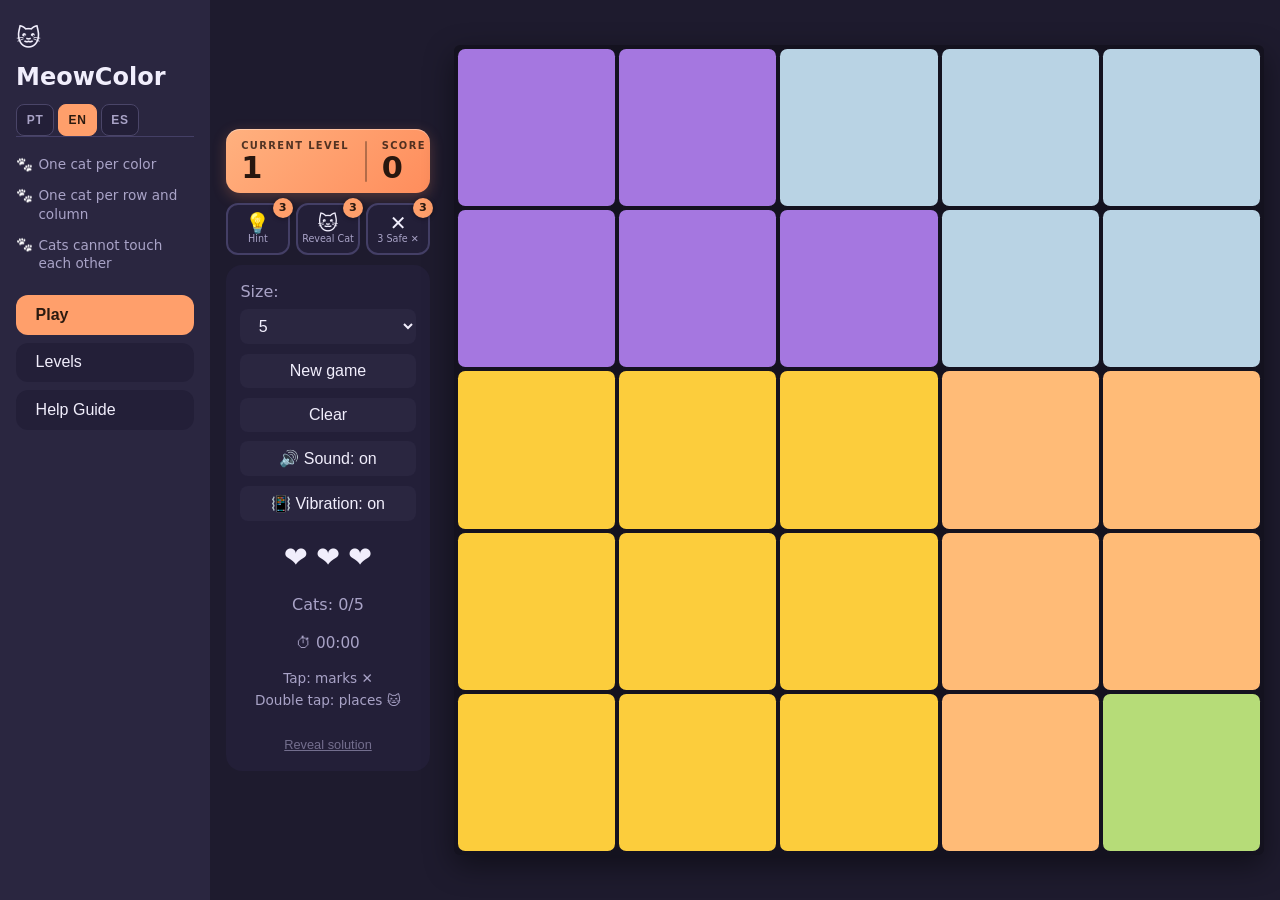
==== index.html @ 3c887f07 "chore(poki): remove PWA, banner e páginas legais A Poki não aceita monetização própria, CTA de insta" ====
﻿<!DOCTYPE html>
<html lang="pt-BR">
<head>
  <meta charset="UTF-8">
  <meta name="viewport" content="width=device-width, initial-scale=1, viewport-fit=cover">
  <meta name="theme-color" content="#1e1b2e">
  <link rel="icon" type="image/png" href="icons/icon-192.png">
  <title>MeowColor</title>
  <link rel="stylesheet" href="style.css">
  <script src="https://game-cdn.poki.com/scripts/v2/poki-sdk.js"></script>
</head>
<body>
  <nav class="sidenav">
  <header>
    <h1>🐱 <span data-i18n="app.name">MeowColor</span></h1>
    <div class="lang-switch" role="group" data-i18n-attr="aria-label:lang.group" aria-label="Idioma">
      <button type="button" class="lang-btn" data-lang="pt" lang="pt" data-i18n-attr="aria-label:lang.pt;title:lang.pt" aria-label="Português" title="Português">PT</button>
      <button type="button" class="lang-btn" data-lang="en" lang="en" data-i18n-attr="aria-label:lang.en;title:lang.en" aria-label="English" title="English">EN</button>
      <button type="button" class="lang-btn" data-lang="es" lang="es" data-i18n-attr="aria-label:lang.es;title:lang.es" aria-label="Español" title="Español">ES</button>
    </div>
    <button id="menu-btn" class="menu-btn" type="button" aria-label="Abrir menu" data-i18n-attr="aria-label:menu.open" aria-expanded="false" aria-controls="menu-drop">
      <svg viewBox="0 0 24 24" fill="none" stroke="currentColor" stroke-width="2.4" stroke-linecap="round" aria-hidden="true"><path d="M4 6h16M4 12h16M4 18h16"/></svg>
    </button>
    <ul class="rules">
      <li data-i18n="rules.color">Um gato por cor</li>
      <li data-i18n="rules.line">Um gato por linha e coluna</li>
      <li data-i18n="rules.touch">Os gatos não podem se encostar</li>
    </ul>
  </header>

  <div class="tabs" role="tablist">
    <button class="tab active" data-target="game" data-i18n="tab.game">Jogar</button>
    <button class="tab" data-target="levels" data-i18n="tab.levels">Níveis</button>
    <button class="tab" data-target="solver" data-dev data-i18n="tab.solver">Resolve Nível</button>
    <button class="tab" data-target="help" data-i18n="tab.help">Guia Help</button>
    <button class="tab" data-target="wiki" data-dev>Documentação Algorítmica</button>
  </div>

  <div id="menu-drop" class="menu-drop"></div>

  </nav>

  <main>
    <!-- ===== ABA 1: JOGO ===== -->
    <section id="game" class="panel active">
      <div class="game-side">
      <div class="game-hud">
        <div id="level-info" class="level-info" aria-live="polite" aria-atomic="true">
          <span class="level-info-label" data-i18n="hud.level">NÍVEL ATUAL</span>
          <span id="level-value" class="level-info-value"></span>
        </div>
        <div id="score-info" class="level-info score-info">
          <span class="level-info-label" data-i18n="hud.score">PONTOS</span>
          <span id="score-value" class="level-info-value">0</span>
        </div>
      </div>
        <div class="powerups" id="powerups">
          <div class="powerup-bar" role="group" aria-label="Power-ups" data-i18n-attr="aria-label:item.group">
            <button type="button" class="pu-btn" data-item="hint" aria-label="Dica inteligente"><span class="pu-icon" aria-hidden="true">💡</span><span class="pu-label" data-i18n="item.hint.label">Dica</span><span class="pu-badge" aria-hidden="true">3</span></button>
            <button type="button" class="pu-btn" data-item="revealCat" aria-label="Revelar gato"><span class="pu-icon" aria-hidden="true">🐱</span><span class="pu-label" data-i18n="item.revealCat.label">Revelar Gato</span><span class="pu-badge" aria-hidden="true">3</span></button>
            <button type="button" class="pu-btn" data-item="safeCross" aria-label="3 X seguros"><span class="pu-icon" aria-hidden="true">✕</span><span class="pu-label" data-i18n="item.safeCross.label">3x Seguros</span><span class="pu-badge" aria-hidden="true">3</span></button>
          </div>
          <div id="hint-msg" class="hint-msg" role="status" aria-live="polite" hidden></div>
        </div>
      <aside class="sidebar">
      <div class="controls">
        <label><span data-i18n="ctrl.size">Tamanho:</span>
          <select id="size">
            <option>5</option><option>6</option><option selected>7</option>
            <option>8</option><option>9</option><option>10</option>
          </select>
        </label>
        <button id="new" data-i18n="ctrl.new">Novo jogo</button>
        <button id="clear" data-i18n="ctrl.clear">Limpar</button>
        <button id="sound-btn" type="button" aria-pressed="true">🔊 Som</button>
        <button id="haptics-btn" type="button" aria-pressed="true">📳 Vibração</button>
      </div>
      <div id="lives" class="lives" aria-label="Vidas" data-i18n-attr="aria-label:ctrl.lives"></div>
      <div id="status"></div>
      <div id="timer" class="timer" aria-label="Tempo" data-i18n-attr="aria-label:ctrl.timer">⏱ 00:00</div>
      <p class="hint" data-i18n-html="ctrl.tapHint">Clique: marca ✕<br>Duplo clique: coloca 🐱</p>
      <div class="reveal-wrap"><button id="reveal" class="link-btn" data-i18n="ctrl.reveal">Revelar solução</button>
        <div class="dev-card" data-dev>
          <label class="dev-head"><span>🛠️ Modo Dev</span><input type="checkbox" id="dev" class="switch" aria-label="Modo Dev"></label>
          <div class="dev-body">
            <p class="dev-note" id="dev-note" hidden>♾️ Vidas infinitas</p>
            <label class="dev-opt" id="auto-x-wrap" hidden><span>✕ ao redor do gato</span><input type="checkbox" id="auto-x" class="switch" checked></label>
            <label class="dev-opt" id="auto-color-wrap" hidden><span>✕ na cor do gato</span><input type="checkbox" id="auto-color" class="switch" checked></label>
            <button id="find-cat" class="dev-btn" hidden>🔎 Achar um gato</button>
          </div>
        </div>
      </div>
      </aside>
      </div>
      <div class="stage"><div id="board" aria-label="Tabuleiro" data-i18n-attr="aria-label:ctrl.board"></div></div>
      <div id="modal" class="modal" role="dialog" aria-modal="true" aria-label="Mensagem do jogo" data-i18n-attr="aria-label:modal.aria"></div>
    </section>

    <!-- ===== ABA: RESOLVE NÍVEL ===== -->
    <!-- ===== MAPA DE NÍVEIS ===== -->
    <section id="levels" class="panel">
      <div class="levels-head">
        <h2 data-i18n="levels.title">Níveis</h2>
        <span id="levels-total" class="levels-total"></span>
      </div>
      <div id="level-map"></div>
    </section>

    <section id="solver" class="panel">
      <aside class="sidebar">
        <div class="controls">
          <label><span data-i18n="solver.size">Tamanho:</span>
            <select id="s-size">
              <option>5</option><option>6</option><option>7</option>
              <option>8</option><option>9</option><option>10</option>
            </select>
          </label>
          <button id="s-clear" data-i18n="ctrl.clear">Limpar</button>
        </div>
        <div class="palette-title" data-i18n="solver.palette">Paleta</div>
        <div id="palette" class="palette" role="radiogroup" aria-label="Paleta de cores" data-i18n-attr="aria-label:solver.paletteAria"></div>
        <p class="palette-hint" data-i18n="solver.paletteHint">Toque em uma cor para selecioná-la; deslize para ver as demais.</p>
        <div id="s-status" class="s-status"></div>
        <button id="s-solve" class="solve-btn" data-i18n="solver.solve" hidden>🐱 Resolver nível</button>
        <p class="hint" data-i18n="solver.draw">Clique ou arraste para pintar o quadro com as cores do seu nível.</p>
      </aside>
      <div class="stage"><div id="sboard" aria-label="Quadro para pintar" data-i18n-attr="aria-label:solver.boardAria"></div></div>
    </section>

    <!-- ===== ABA 2: GUIA HELP ===== -->
    <section id="help" class="panel">
      <article class="doc">
        <h2 data-i18n="guide.title">Guia de estratégias</h2>
        <p class="guide-intro" data-i18n="guide.intro">Use as regras para eliminar possibilidades. Marque ✕ quando tiver certeza de que uma célula não pode receber gato; guarde seus palpites para quando a lógica não avançar.</p>

        <div class="strategy-grid">
          <section class="strategy-card">
            <span class="strategy-number" data-i18n="g1.n">01 · DEDUÇÃO</span>
            <h3 data-i18n="g1.t">Procure uma cor com poucas opções</h3>
            <p data-i18n="g1.p">Uma região precisa receber exatamente um gato. Se só restar uma célula possível naquela cor, ela é obrigatória. Se restarem duas, mantenha as duas possibilidades até outra regra eliminar uma.</p>
            <figure class="example">
              <figcaption data-i18n="g1.cap">Exemplo: a região azul só pode usar uma destas casas.</figcaption>
              <div class="mini-board two-options" role="img" aria-label="Duas células candidatas na região azul" data-i18n-attr="aria-label:g1.aria">
                <span class="candidate blue"></span><span></span><span class="candidate blue"></span><span></span>
              </div>
              <div class="legend"><span><i class="legend-dot blue"></i><span data-i18n="g1.l1">Região azul: 2 candidatas</span></span></div>
            </figure>
          </section>

          <section class="strategy-card">
            <span class="strategy-number" data-i18n="g2.n">02 · BLOQUEIO</span>
            <h3 data-i18n="g2.t">Cor presa em uma linha ou coluna</h3>
            <p data-i18n="g2.p">Se todas as posições possíveis de uma cor estão na mesma linha, essa linha já terá seu gato naquela região. Elimine com ✕ as outras cores nas demais casas da linha. A mesma lógica vale para uma coluna.</p>
            <figure class="example">
              <figcaption data-i18n="g2.cap">A região azul só cabe na linha destacada; as outras casas da linha ficam bloqueadas.</figcaption>
              <div class="mini-board four-cells" role="img" aria-label="Candidatas da região azul e casas bloqueadas na mesma linha" data-i18n-attr="aria-label:g2.aria">
                <span class="candidate blue"></span><span class="candidate blue"></span><span class="eliminated">✕</span><span class="eliminated">✕</span>
              </div>
              <div class="legend"><span><i class="legend-dot blue"></i><span data-i18n="g2.l1">Candidatas azuis</span></span><span><i class="legend-cross">✕</i><span data-i18n="g2.l2">Outras cores eliminadas</span></span></div>
            </figure>
          </section>

          <section class="strategy-card">
            <span class="strategy-number" data-i18n="g3.n">03 · PARES</span>
            <h3 data-i18n="g3.t">Duas cores reservam duas linhas</h3>
            <p data-i18n="g3.p">Se duas cores só podem aparecer em duas mesmas linhas, elas ocuparão essas duas linhas — uma em cada. Nenhuma outra cor pode ficar nelas. Marque ✕ nas demais candidatas dessas linhas.</p>
            <figure class="example">
              <figcaption data-i18n="g3.cap">As regiões azul e dourada estão restritas às linhas A e B.</figcaption>
              <div class="pair-demo" role="img" aria-label="Duas linhas reservadas às regiões azul e dourada; candidatas de outras cores eliminadas" data-i18n-attr="aria-label:g3.aria">
                <span class="row-label">A</span><span class="candidate blue">A</span><span class="candidate gold">B</span><span class="eliminated">✕</span><span class="eliminated">✕</span>
                <span class="row-label">B</span><span class="candidate blue">A</span><span class="candidate gold">B</span><span class="eliminated">✕</span><span class="eliminated">✕</span>
              </div>
              <div class="legend"><span><i class="legend-dot blue"></i><span data-i18n="g3.l1">Azul</span></span><span><i class="legend-dot gold"></i><span data-i18n="g3.l2">Dourada</span></span><span><i class="legend-cross">✕</i><span data-i18n="g3.l3">Outras cores</span></span></div>
            </figure>
          </section>

          <section class="strategy-card">
            <span class="strategy-number" data-i18n="g4.n">04 · INTERSEÇÃO</span>
            <h3 data-i18n="g4.t">Região alinhada com uma linha</h3>
            <p data-i18n="g4.p">O raciocínio também funciona ao contrário: se, dentro de uma região, as candidatas estão todas na mesma linha ou coluna, essa linha ou coluna não pode receber outro gato daquela região fora dela.</p>
            <figure class="example">
              <figcaption data-i18n="g4.cap">As duas candidatas da região verde estão na linha; a candidata fora dela é impossível.</figcaption>
              <div class="mini-board four-cells" role="img" aria-label="Duas candidatas verdes na mesma linha e uma candidata eliminada fora da região" data-i18n-attr="aria-label:g4.aria">
                <span class="candidate green"></span><span class="candidate green"></span><span></span><span class="eliminated">✕</span>
              </div>
              <div class="legend"><span><i class="legend-dot green"></i><span data-i18n="g4.l1">Região verde alinhada</span></span><span><i class="legend-cross">✕</i><span data-i18n="g4.l2">Eliminada pela interseção</span></span></div>
            </figure>
          </section>

          <section class="strategy-card">
            <span class="strategy-number" data-i18n="g5.n">05 · VIZINHANÇA</span>
            <h3 data-i18n="g5.t">Use o espaço ao redor de um gato</h3>
            <p data-i18n="g5.p">Depois de confirmar um gato, elimine as casas da mesma linha, coluna e cor. Também elimine as casas vizinhas, inclusive diagonais. Assim os gatos não se encostam.</p>
            <figure class="example">
              <figcaption data-i18n="g5.cap">Um gato bloqueia as casas ao redor (incluindo diagonais).</figcaption>
              <div class="mini-board neighborhood" role="img" aria-label="Gato no centro e casas vizinhas bloqueadas" data-i18n-attr="aria-label:g5.aria">
                <span class="blocked">×</span><span class="blocked">×</span><span class="blocked">×</span>
                <span class="blocked">×</span><span class="cat-cell">🐱</span><span class="blocked">×</span>
                <span class="blocked">×</span><span class="blocked">×</span><span class="blocked">×</span>
              </div>
              <div class="legend"><span><i class="legend-cross">×</i><span data-i18n="g5.l1">Casas que não podem receber outro gato</span></span></div>
            </figure>
          </section>

          <section class="strategy-card probability-card">
            <span class="strategy-number" data-i18n="g6.n">06 · ESCOLHA</span>
            <h3 data-i18n="g6.t">Se travar, priorize a região mais limitada</h3>
            <p data-i18n="g6.p">Conte as candidatas que ainda restam para cada cor. Tente deduzir primeiro a cor com menos opções: cada exclusão afeta linhas, colunas, regiões e vizinhanças. Isso é uma heurística, não uma garantia de que uma casa isolada seja mais provável.</p>
            <div class="guide-note" data-i18n-html="g6.note"><strong>Importante:</strong> não escolha só pela aparência ou por “chance”. As candidatas não têm necessariamente probabilidades iguais; prefira uma dedução que respeite todas as regras.</div>
          </section>
        </div>

        <div class="guide-note guide-summary" data-i18n-html="guide.summary"><strong>Ordem prática:</strong> confira as regras de cada gato confirmado → procure cores com uma única opção → procure linhas ou colunas com uma única opção → aplique bloqueios, pares e interseções → só então avalie uma tentativa.</div>
      </article>
    </section>

    <!-- ===== ABA 3: WIKI ===== -->
    <section id="wiki" class="panel" lang="pt-BR">
      <article class="doc">
        <h2>Documentação Algorítmica</h2>
        <p>Este artigo explica, passo a passo, como o MeowColor gera tabuleiros infinitos e válidos. O código correspondente está em <code>engine.js</code>.</p>

        <nav>
          <strong>Sumário</strong>
          <ul>
            <li><a href="#w-problema">1. O problema</a></li>
            <li><a href="#w-backtracking">2. Backtracking</a></li>
            <li><a href="#w-regioes">3. Geração das regiões</a></li>
            <li><a href="#w-unicidade">4. Solução única</a></li>
            <li><a href="#w-grafos">5. Grafos</a></li>
            <li><a href="#w-estudo">6. Como estudar grafos</a></li>
          </ul>
        </nav>

        <h3 id="w-problema">1. O problema</h3>
        <p>Dado um tabuleiro <em>N × N</em> dividido em <em>N</em> regiões coloridas conexas, devemos colocar exatamente <em>N</em> gatos tais que:</p>
        <ul>
          <li>há exatamente um gato em cada <strong>linha</strong>;</li>
          <li>há exatamente um gato em cada <strong>coluna</strong>;</li>
          <li>há exatamente um gato em cada <strong>região</strong>;</li>
          <li>dois gatos <strong>nunca se tocam</strong>, nem na diagonal (vizinhança de 8 direções).</li>
        </ul>
        <p>Isso é uma instância do <strong>Problema da Cobertura Exata (Exact Cover)</strong>: temos um conjunto de "restrições" (linha 0, linha 1, ..., coluna 0, ..., região 0, ...) e cada posição candidata <code>(r, c)</code> cobre três restrições ao mesmo tempo (sua linha, sua coluna e sua região). Queremos escolher posições de modo que <em>cada restrição seja coberta exatamente uma vez</em>. A restrição de não-adjacência é uma regra extra de exclusão entre candidatas.</p>
        <p>O algoritmo clássico para Cobertura Exata é o <strong>Algoritmo X de Knuth</strong>, implementado com <em>Dancing Links</em> (listas duplamente encadeadas circulares que permitem remover e restaurar colunas em O(1)). Para tabuleiros tão pequenos (N ≤ 10), um backtracking direto, especializado, é mais simples e mais que suficiente.</p>

        <h3 id="w-backtracking">2. Backtracking: posicionando os gatos</h3>
        <h4>A ideia</h4>
        <p>Backtracking é uma busca em profundidade sobre o <em>espaço de decisões</em>. Construímos a solução aos poucos; se uma escolha parcial leva a um beco sem saída, <strong>desfazemos</strong> a última decisão e tentamos outra.</p>
        <h4>Como foi montado</h4>
        <p>Em vez de testar todas as <em>N²</em> células, usamos a restrição "um gato por linha" para <em>embutir</em> a regra na estrutura: a recursão decide <strong>a coluna do gato de cada linha</strong>, uma linha por nível. O estado é só um vetor <code>cols[row]</code>. Assim, "uma por linha" é garantido por construção, e só verificamos:</p>
        <ol>
          <li><strong>Coluna livre:</strong> um <code>Set</code> (<code>usedCols</code>) com as colunas já usadas — teste O(1).</li>
          <li><strong>Sem toque:</strong> como a linha anterior é a única que pode ser vizinha, basta <code>|cols[row-1] − c| &gt; 1</code>. Isso cobre diagonais e a vertical (a vertical já é barrada pela coluna).</li>
        </ol>
<pre><code>solve(row):
  se row == N: retorne verdadeiro            // caso base
  para cada coluna c (em ordem aleatória):
      se c usada ou encosta na linha anterior: continue
      cols[row] = c; marque c                // ESCOLHE
      se solve(row + 1): retorne verdadeiro  // EXPLORA
      desmarque c; cols[row] = -1            // DESFAZ (backtrack)
  retorne falso                              // beco sem saída</code></pre>
        <p><strong>Aleatoriedade:</strong> embaralhamos a ordem das colunas (Fisher-Yates) a cada nível, assim cada chamada produz uma configuração diferente — origem dos "níveis infinitos".</p>
        <p><strong>Complexidade:</strong> no pior caso é O(N!) (o número de permutações), porém a poda pela regra de adjacência corta a árvore drasticamente; para N ≤ 10 é instantâneo.</p>
        <div class="note">Nota: o resultado é uma permutação de colunas. Para N=1 há solução; para N=2 e N=3 não existe nenhuma (por isso o menor tamanho oferecido é 5).</div>

        <h3 id="w-regioes">3. Como as regiões coloridas são criadas</h3>
        <p>Desenhar regiões primeiro e depois procurar gatos seria difícil: quase nenhum mapa teria solução. Fazemos o <strong>processo inverso</strong>: com os gatos já posicionados, cada gato vira a <em>semente</em> de uma região, que então cresce até cobrir o tabuleiro. A solução existe por construção — cada região contém exatamente o gato que a originou.</p>
        <h4>O algoritmo (crescimento multi-fonte, estilo Flood Fill / BFS randomizada)</h4>
        <ol>
          <li>Crie uma matriz <code>regions</code> preenchida com <code>-1</code> ("livre").</li>
          <li>Para cada gato na linha <em>r</em>, marque <code>regions[r][col] = r</code> e coloque a célula na <em>fronteira</em> da região <em>r</em>.</li>
          <li>Enquanto restarem células livres: sorteie uma região; sorteie uma célula da fronteira dela; olhe os 4 vizinhos ortogonais; se algum estiver livre, sorteie um e anexe-o à região (e à fronteira). Se nenhum estiver livre, remova a célula da fronteira.</li>
        </ol>
        <p>Um Flood Fill comum pinta <em>uma</em> área a partir de um ponto. Aqui rodamos N preenchimentos <strong>em paralelo e competindo</strong> pelas mesmas células; a escolha aleatória de região e vizinho dá formas orgânicas e irregulares. Como só anexamos células <em>adjacentes</em> a algo já na região, cada região é garantidamente <strong>conexa</strong>. O laço termina porque cada iteração ou pinta uma célula nova ou reduz a fronteira.</p>
        <p>As cores vêm de uma paleta indexada pelo id da região; as bordas grossas são desenhadas onde o vizinho tem id diferente.</p>

        <h3 id="w-unicidade">4. Garantindo solução única</h3>
        <p>Um mapa gerado dessa forma pode ter <em>mais de uma</em> solução válida, o que frustra o jogador. Por isso, depois de gerar as regiões, rodamos <code>countSolutions</code>: o mesmo backtracking, agora com a restrição extra de região (<code>usedRegs</code>), que <strong>para ao encontrar 2 soluções</strong>. Se o total for 1, o nível é aceito; senão, geramos outro (até 300 tentativas). Esse é o padrão "gerar e testar".</p>

        <h3 id="w-grafos">5. Grafos</h3>
        <h4>5.1 O que é um grafo?</h4>
        <p>Um <strong>grafo</strong> <em>G = (V, E)</em> é formado por um conjunto de <strong>vértices</strong> (ou nós) <em>V</em> e um conjunto de <strong>arestas</strong> <em>E</em>, cada uma ligando dois vértices. Pense em cidades (vértices) e estradas (arestas), pessoas e amizades, páginas web e links.</p>
        <ul>
          <li><strong>Não-direcionado</strong>: a aresta vale nos dois sentidos (amizade). <strong>Direcionado</strong>: tem sentido (seguir alguém).</li>
          <li><strong>Ponderado</strong>: as arestas têm custo (distância). <strong>Não-ponderado</strong>: todas valem o mesmo.</li>
          <li><strong>Grau</strong> de um vértice: número de arestas incidentes.</li>
          <li><strong>Caminho</strong>: sequência de vértices ligados por arestas. <strong>Ciclo</strong>: caminho que volta ao início.</li>
          <li><strong>Conexo</strong>: existe caminho entre quaisquer dois vértices. <strong>Componente conexa</strong>: pedaço máximo conexo.</li>
          <li><strong>Árvore</strong>: grafo conexo sem ciclos. <strong>DAG</strong>: grafo direcionado acíclico.</li>
        </ul>

        <h4>5.2 Como representar um grafo no computador</h4>
        <table>
          <tr><th>Representação</th><th>Memória</th><th>Aresta (u,v)?</th><th>Vizinhos de u</th><th>Quando usar</th></tr>
          <tr><td>Matriz de adjacência</td><td>O(V²)</td><td>O(1)</td><td>O(V)</td><td>Grafos densos</td></tr>
          <tr><td>Lista de adjacência</td><td>O(V+E)</td><td>O(grau)</td><td>O(grau)</td><td>Grafos esparsos (o mais comum)</td></tr>
          <tr><td>Lista de arestas</td><td>O(E)</td><td>O(E)</td><td>O(E)</td><td>Kruskal, ordenar arestas</td></tr>
        </table>

        <h4>5.3 Modelando uma matriz 2D como um grafo</h4>
        <p>O tabuleiro do MeowColor é um <strong>grafo-grade (grid graph)</strong>:</p>
        <ul>
          <li>cada <strong>célula</strong> <code>(r, c)</code> é um <strong>vértice</strong>;</li>
          <li>há uma <strong>aresta</strong> entre células <strong>vizinhas</strong>: cima, baixo, esquerda, direita (conectividade-4). Com as diagonais, seria conectividade-8.</li>
        </ul>
        <p>Note que <strong>não construímos a lista de adjacência</strong>. Ela é <em>implícita</em>: os vizinhos de <code>(r, c)</code> são calculados na hora somando os deslocamentos <code>[[1,0],[-1,0],[0,1],[0,-1]]</code> e descartando o que sai dos limites. Isso economiza memória e é o truque padrão em problemas de grade.</p>
        <p>Exemplo 3×3 — os vértices e as arestas do centro:</p>
<pre><code>(0,0)─(0,1)─(0,2)
  │     │     │
(1,0)─(1,1)─(1,2)      vizinhos de (1,1): (0,1), (2,1), (1,0), (1,2)
  │     │     │
(2,0)─(2,1)─(2,2)      grau: cantos = 2, bordas = 3, centro = 4</code></pre>
        <p>Uma <strong>região colorida</strong> do jogo é exatamente uma <strong>componente conexa</strong> de um subgrafo: o conjunto de células com o mesmo id, ligadas por vizinhança.</p>

        <h4>5.4 DFS e BFS: percorrendo o grafo</h4>
        <p>Ambos visitam todos os vértices alcançáveis a partir de uma origem, usando um conjunto <code>visitado</code> para não repetir. Diferem na estrutura que guarda os "próximos":</p>
        <table>
          <tr><th></th><th>BFS (largura)</th><th>DFS (profundidade)</th></tr>
          <tr><td>Estrutura</td><td>Fila (FIFO)</td><td>Pilha (LIFO) ou recursão</td></tr>
          <tr><td>Ordem</td><td>Por "camadas" de distância</td><td>Vai fundo e depois retrocede</td></tr>
          <tr><td>Complexidade</td><td colspan="2">O(V + E) ambos</td></tr>
          <tr><td>Bom para</td><td>Menor caminho sem pesos, distância</td><td>Componentes, ciclos, ordenação topológica, backtracking</td></tr>
        </table>
<pre><code>BFS(origem):
  fila = [origem]; visitado = {origem}
  enquanto fila não vazia:
      u = fila.remove_primeiro()
      para cada vizinho v de u:
          se v não visitado: marque v; fila.adicione(v)</code></pre>
        <h4>5.5 Como isso cria as regiões do jogo</h4>
        <p>Nosso crescimento de regiões é uma <strong>BFS/DFS multi-fonte</strong>: em vez de uma origem, temos N (os gatos). Cada região possui sua própria <em>fronteira</em> (o equivalente da fila/pilha). Se sempre retirássemos o primeiro elemento da fronteira, teríamos BFS pura: regiões em forma de "losangos" crescendo por camadas. Se sempre retirássemos o último, tenderíamos a DFS: regiões compridas e tortuosas. <strong>Sortear</strong> o elemento da fronteira (nosso caso) mistura os dois comportamentos e produz formas orgânicas.</p>
        <p>E o <strong>backtracking</strong> da seção 2? Ele também é uma DFS — não sobre a grade, mas sobre o <em>grafo de estados</em> da busca (cada vértice é uma configuração parcial; as arestas são "colocar um gato na próxima linha"). Retroceder é voltar na DFS. Grafos aparecem em todo lugar, mesmo quando não estão desenhados.</p>

        <h4>5.6 Aplicações além do jogo</h4>
        <ul>
          <li>Mapas e GPS (Dijkstra, A*), redes sociais (recomendação, comunidades).</li>
          <li>Compiladores e builds (ordenação topológica de dependências).</li>
          <li>Redes de computadores, roteamento e fluxo máximo.</li>
          <li>Editores de imagem ("balde de tinta" é um Flood Fill), IA de jogos.</li>
        </ul>

        <h3 id="w-estudo">6. Guia para iniciantes: como começar a estudar Teoria dos Grafos</h3>
        <ol>
          <li><strong>Pré-requisitos:</strong> arrays/listas, laços, funções, recursão, e noções de conjuntos, mapas (dicionários), pilha e fila.</li>
          <li><strong>Vocabulário:</strong> vértice, aresta, grau, caminho, ciclo, conexo, árvore, direcionado, ponderado.</li>
          <li><strong>Representações:</strong> implemente uma lista de adjacência e uma matriz de adjacência à mão, em sua linguagem favorita.</li>
          <li><strong>BFS e DFS:</strong> o alicerce de tudo. Pratique em grades: contar ilhas, labirinto (menor caminho com BFS), flood fill, componentes conexas.</li>
          <li><strong>Aplicações diretas:</strong> detecção de ciclo, ordenação topológica, verificação de grafo bipartido (2-coloração).</li>
          <li><strong>Caminhos mínimos:</strong> BFS (sem pesos) → Dijkstra (pesos não-negativos, com fila de prioridade) → Bellman-Ford → Floyd-Warshall.</li>
          <li><strong>Árvores geradoras mínimas:</strong> Kruskal (com Union-Find/DSU) e Prim.</li>
          <li><strong>Tópicos avançados:</strong> componentes fortemente conexas (Tarjan/Kosaraju), fluxo máximo (Ford-Fulkerson/Dinic), emparelhamento, LCA.</li>
          <li><strong>Prática constante:</strong> resolva 2–3 problemas por semana em LeetCode, Codeforces, AtCoder, CSES ou URI/beecrowd, sempre começando pelos tags "graph", "bfs" e "dfs".</li>
          <li><strong>Material:</strong> <em>Introduction to Algorithms</em> (CLRS, cap. 20-22), <em>Algorithms</em> (Sedgewick &amp; Wayne), <em>Competitive Programmer's Handbook</em> (gratuito), visualizações em visualgo.net.</li>
        </ol>
        <div class="note">Dica de ouro: antes de codar um problema, pergunte-se "quem são os vértices? quem são as arestas?". Modelar corretamente costuma ser 80% da solução.</div>
        <p><strong>Exercício sugerido:</strong> altere <code>growRegions</code> para sempre tirar a <em>primeira</em> célula da fronteira (BFS pura) e depois a <em>última</em> (DFS-like), e observe como o formato das regiões muda.</p>
      </article>
    </section>
  </main>

  <script src="engine.js"></script>
  <script src="infinite.js"></script>
  <script src="levels.js"></script>
  <script src="levels/manifest.js"></script>
  <script src="progress.js"></script>
  <script src="i18n.js"></script>
  <script src="audio.js"></script>
  <script src="ads.js"></script>
  <script src="script.js"></script>
</body>
</html>
---- style.css ----
﻿:root {
  --bg: #1e1b2e;
  --panel: #2a2640;
  --text: #f1eefc;
  --muted: #a9a3c7;
  --accent: #ff9f6b;
  --err: #ff4d6d;
}
* { box-sizing: border-box; }
body {
  margin: 0;
  font-family: system-ui, "Segoe UI", sans-serif;
  background: var(--bg);
  color: var(--text);
  line-height: 1.6;
}
header { text-align: center; padding: 1.2rem 1rem 0; }
header h1 { margin: 0; font-size: 2rem; }
header p { margin: .2rem 0 0; color: var(--muted); }

.tabs { display: flex; justify-content: center; gap: .5rem; margin: 1rem 0; flex-wrap: wrap; }
.tab {
  background: var(--panel); color: var(--text); border: 2px solid transparent;
  padding: .55rem 1.1rem; border-radius: 999px; cursor: pointer; font-size: 1rem;
}
.tab:hover { border-color: var(--accent); }
.tab.active { background: var(--accent); color: #2a1a10; font-weight: 700; }

main { max-width: 900px; margin: 0 auto; padding: 0 1rem 3rem; }
.panel { display: none; }
.panel.active { display: block; }

/* ---------- Jogo ---------- */
.controls { display: flex; gap: .6rem; justify-content: center; align-items: center; flex-wrap: wrap; margin-bottom: 1rem; }
.controls select, .controls button {
  padding: .5rem .9rem; border-radius: 8px; border: none; font-size: 1rem;
  background: var(--panel); color: var(--text); cursor: pointer;
}
.controls button:hover { background: #3a3560; }
#status { text-align: center; min-height: 1.6rem; margin-bottom: .8rem; color: var(--muted); }
#status.win { color: #7dffb0; font-weight: 700; font-size: 1.2rem; }

.lives { display: flex; justify-content: center; gap: .5rem; margin-bottom: .4rem; font-size: 1.8rem; }
.heart { display: inline-block; transition: transform .3s, opacity .3s; }
.heart.lost { opacity: .45; transform: scale(.8); }
.hint { text-align: center; color: var(--muted); margin: .8rem 0 .2rem; }
.reveal-wrap { text-align: center; }
.link-btn { background: none; border: none; color: var(--muted); font-size: .8rem; cursor: pointer; text-decoration: underline; opacity: .6; }
.link-btn:hover { opacity: 1; }

#board, #sboard {
  --size: 7;
  --gap: 4px;
  display: grid;
  grid-template-columns: repeat(var(--size), minmax(0, 1fr));
  grid-template-rows: repeat(var(--size), minmax(0, 1fr));
  width: min(92vw, 560px);
  aspect-ratio: 1 / 1;
  margin: 0 auto;
  gap: var(--gap);
  padding: var(--gap);
  box-sizing: border-box;
  background: #14121f;
  border-radius: 6px;
  overflow: hidden;
  box-shadow: 0 10px 30px rgba(0,0,0,.45);
  container-type: inline-size;
}
#board.locked .cell { cursor: default; }
.cell {
  position: relative;
  display: flex; align-items: center; justify-content: center;
  aspect-ratio: 1 / 1;
  min-width: 0; min-height: 0;
  overflow: hidden;
  box-sizing: border-box;
  cursor: pointer; user-select: none;
  border-radius: calc(100cqw / var(--size) * .045);
  color: #222;
  line-height: 1;
  transition: filter .15s, transform .15s;
}
/* camada de realce (gato fixo / erro) sem animar box-shadow */
.cell::after { content: ""; position: absolute; inset: 0; pointer-events: none; opacity: 0; }
.cell.has-cat::after { background: rgba(255,255,255,.18); opacity: 1; }
/* hover só com mouse: em telas de toque ele "gruda" após o toque */
@media (hover: hover) {
  .cell:hover { filter: brightness(1.12); }
  #board:not(.locked) .cell:not(.has-cat):hover, #sboard .cell:hover { transform: scale(.96); }
}
.sym {
  position: relative; z-index: 1;                /* acima da camada ::after */
  font-size: calc(100cqw / var(--size) * .55);   /* proporcional à célula */
  line-height: 1;
  animation: pop .2s ease-out;
}
.sym.x {
  width: .75em;
  height: .75em;
  animation-duration: .12s;
}
.sym.x::before, .sym.x::after {
  content: "";
  position: absolute;
  top: 50%;
  left: 0;
  width: 100%;
  height: .18em;
  border-radius: 999px;
  background: #f4f2f7;
}
.sym.x::before { transform: translateY(-50%) rotate(45deg); }
.sym.x::after { transform: translateY(-50%) rotate(-45deg); }

@keyframes pop { from { transform: scale(.2); opacity: 0; } to { transform: scale(1); } }
@keyframes shake {
  0%, 100% { transform: translateX(0); }
  20% { transform: translateX(-6px); } 40% { transform: translateX(6px); }
  60% { transform: translateX(-4px); } 80% { transform: translateX(4px); }
}
@keyframes errfade { 0% { opacity: 0; } 30% { opacity: 1; } 100% { opacity: 0; } }
.cell.shake { animation: shake .5s; }
.cell.shake::after { background: rgba(255,0,40,.75); animation: errfade .6s; }
#board.shake { animation: shake .5s; }

/* Sem movimento para quem pede menos animação (o realce vermelho do erro continua) */
@media (prefers-reduced-motion: reduce) {
  .cell.shake, #board.shake { animation: none; }
  .sym, .modal.open, .modal-card, .menu-drop.open, .solve-btn { animation: none; }
  .cell, .heart, .swatch { transition: none; }
}

.modal { position: fixed; inset: 0; display: none; align-items: center; justify-content: center; background: rgba(10,8,25,.75); z-index: 10; }
.modal.open { display: flex; animation: fade .3s; }
.modal-card { background: var(--panel); padding: 2rem 2.5rem; border-radius: 16px; text-align: center; animation: pop .35s ease-out; max-width: 90vw; }
.modal-emoji { font-size: 4rem; }
.modal-card h2 { margin: .3rem 0; color: var(--accent); }
.modal-card button { margin-top: 1rem; padding: .6rem 1.4rem; border: none; border-radius: 999px; background: var(--accent); color: #2a1a10; font-weight: 700; font-size: 1rem; cursor: pointer; }
@keyframes fade { from { opacity: 0; } }
/* ---------- Texto (Guia e Wiki) ---------- */
.doc { background: var(--panel); padding: 1.5rem 2rem; border-radius: 12px; }
.doc h2 { margin-top: 0; color: var(--accent); }
.doc h3 { color: #ffd1b3; margin-top: 2rem; border-bottom: 1px solid #443f66; padding-bottom: .2rem; }
.doc h4 { color: #c9c2f0; margin-bottom: .2rem; }
.doc code, .doc pre { background: #17142a; border-radius: 6px; }
.doc code { padding: .1rem .35rem; }
.doc pre { padding: 1rem; overflow-x: auto; }
.doc pre code { padding: 0; }
.doc table { border-collapse: collapse; margin: 1rem 0; }
.doc th, .doc td { border: 1px solid #443f66; padding: .4rem .8rem; }
.doc .note { border-left: 4px solid var(--accent); padding: .3rem 1rem; background: #332e52; border-radius: 0 8px 8px 0; }
.doc nav ul { columns: 2; }
.guide-intro { color: var(--muted); max-width: 70ch; }
.strategy-grid { display: grid; grid-template-columns: repeat(auto-fit, minmax(min(100%, 280px), 1fr)); gap: 1rem; margin-top: 1.3rem; }
.strategy-card { min-width: 0; padding: 1.1rem; border: 1px solid #443f66; border-radius: 14px; background: #25213a; }
.strategy-number { color: var(--accent); font-size: .72rem; font-weight: 800; letter-spacing: .1em; }
.strategy-card h3 { margin: .35rem 0 .5rem; color: var(--text); font-size: 1.05rem; border: 0; }
.strategy-card p { margin: 0; color: var(--muted); font-size: .92rem; }
.example { margin: 1rem 0 0; padding: .85rem; border-radius: 10px; background: #1b182b; }
.example figcaption { min-height: 2.7em; margin-bottom: .7rem; color: #d8d3eb; font-size: .8rem; }
.mini-board { display: grid; width: min(100%, 230px); min-height: 48px; margin: 0 auto; overflow: hidden; border: 2px solid #625c78; border-radius: 8px; background: #625c78; gap: 2px; }
.two-options { grid-template-columns: repeat(4, 1fr); }
.four-cells { grid-template-columns: repeat(4, 1fr); }
.mini-board > span, .pair-demo > span:not(.row-label) { display: flex; align-items: center; justify-content: center; min-width: 0; min-height: 44px; background: #302b46; color: var(--text); font-weight: 700; }
.candidate.blue { background: #5273a7 !important; }
.candidate.gold { background: #a47c3f !important; }
.candidate.green { background: #478565 !important; }
.eliminated { color: #ffb3c0 !important; font-size: 1.2rem; }
.legend { display: flex; justify-content: center; flex-wrap: wrap; gap: .35rem .8rem; margin-top: .6rem; color: var(--muted); font-size: .72rem; }
.legend > span { display: inline-flex; align-items: center; gap: .3rem; }
.legend-dot { display: inline-block; width: .65rem; height: .65rem; border-radius: 50%; background: #888; }
.legend-dot.blue { background: #5273a7; }
.legend-dot.gold { background: #a47c3f; }
.legend-dot.green { background: #478565; }
.legend-cross { color: #ffb3c0; font-style: normal; font-weight: 800; }
.pair-demo { display: grid; grid-template-columns: 1rem repeat(4, minmax(0, 1fr)); gap: 2px; width: min(100%, 230px); margin: 0 auto; overflow: hidden; border-radius: 8px; background: #625c78; }
.pair-demo .row-label { display: flex; align-items: center; justify-content: center; color: var(--muted); font-size: .7rem; }
.pair-demo > span:not(.row-label) { min-height: 38px; font-size: .75rem; }
.guide-note { margin-top: .8rem; padding: .7rem .85rem; border-left: 3px solid var(--accent); border-radius: 0 8px 8px 0; background: #332e52; color: #d8d3eb; font-size: .82rem; }
.guide-summary { margin-top: 1.2rem; }
.neighborhood { grid-template-columns: repeat(3, 1fr); width: 150px; }
.neighborhood > span { min-height: 38px; }
.blocked { color: #ffb3c0 !important; background: #492a3b !important; }
.cat-cell { background: #ffcf88 !important; font-size: 1.15rem; }

/* ---------- Layout em tela cheia: menu lateral + tabuleiro ---------- */
html, body { height: 100%; }
body { display: flex; flex-direction: column; overflow: hidden; }
header { padding: .6rem 1rem 0; }
header h1 { font-size: 1.6rem; }
header p { font-size: .9rem; line-height: 1.3; }
.tabs { margin: .6rem 0; }
main { flex: 1; min-height: 0; width: 100%; max-width: none; overflow-y: auto; padding: 0 1rem 1rem; }
.doc { max-width: 900px; margin: 0 auto; }
#game.active, #solver.active { display: flex; gap: 1.5rem; height: 100%; }
/* Coluna lateral (HUD + painel): o tabuleiro continua ocupando toda a altura à direita */
.game-side { flex: 0 0 204px; display: flex; flex-direction: column; gap: .6rem; min-width: 0; min-height: 0; align-self: center; max-height: 100%; }
.game-side .sidebar { flex: 0 1 auto; width: 100%; align-self: stretch; min-height: 0; }
.sidebar {
  flex: 0 0 220px; display: flex; flex-direction: column; gap: .8rem;
  background: var(--panel); border-radius: 16px; padding: 1.2rem; align-self: stretch; overflow-y: auto;
}
.sidebar .controls { flex-direction: column; align-items: stretch; margin: 0; }
.sidebar .controls label { display: flex; flex-direction: column; gap: .3rem; color: var(--muted); }
.sidebar .controls select, .sidebar .controls button { width: 100%; }
.sidebar .lives { margin: 0; }
.sidebar #status { margin: 0; }
.sidebar .hint { margin: 0; font-size: .85rem; }
.reveal-wrap { margin-top: auto; }
.stage { flex: 1; min-width: 0; min-height: 0; container-type: size; display: flex; align-items: center; justify-content: center; padding: 0; }
.stage #board, .stage #sboard { width: min(100cqw, 100cqh); }

/* ---------- Menu principal à esquerda + painel de controles ---------- */
body { flex-direction: row; }
.sidenav {
  flex: 0 0 210px; display: flex; flex-direction: column; gap: 1rem;
  background: var(--panel); padding: 1.2rem 1rem; overflow-y: auto;
}
.sidenav header { text-align: left; padding: 0; }
.sidenav header h1 { font-size: 1.5rem; }
.sidenav .rules {
  list-style: none; margin: 0; padding: .75rem 0 0;
  border-top: 1px solid #443f66; color: var(--muted); font-size: .85rem;
}
.sidenav .rules li { position: relative; padding: .4rem 0 .4rem 1.4rem; line-height: 1.35; }
.sidenav .rules li::before {
  content: "🐾"; position: absolute; left: 0; top: .37rem;
  font-size: .85rem;
  filter: brightness(0) invert(1);
}
.sidenav .tabs { flex-direction: column; justify-content: flex-start; margin: 0; flex-wrap: nowrap; }
.sidenav .tab { text-align: left; border-radius: 12px; background: #231f38; }
.sidenav .tab.active { background: var(--accent); }
main { padding: 1rem; min-width: 0; }
#game.active, #solver.active { align-items: center; }
.sidebar { flex: 0 0 204px; align-self: center; padding: .9rem; background: #231f38; max-height: 100%; }
.sidebar .reveal-wrap { margin-top: .4rem; }
.stage { align-self: stretch; }

/* ---------- Links ---------- */
a { color: var(--accent); text-decoration: none; border-bottom: 1px solid rgba(255,159,107,.4); transition: color .15s, border-color .15s; }
a:hover { color: #ffd1b3; border-bottom-color: #ffd1b3; }
a:visited { color: #d9a7ff; }
a:focus-visible, button:focus-visible { outline: 2px solid var(--accent); outline-offset: 2px; border-radius: 4px; }

/* ---------- Responsividade ---------- */
/* A página nunca rola no jogo: o tabuleiro ocupa o espaço restante e permanece quadrado. */
body { height: 100dvh; overflow: hidden; }
main { display: flex; flex-direction: column; }
.panel { flex: 0 0 auto; }
#game.active, #solver.active { flex: 1 1 auto; min-height: 0; height: auto; }
.sidebar, .stage { min-width: 0; min-height: 0; }
.doc { width: min(100%, 1000px); }
.doc pre { max-width: 100%; }
.doc table { display: block; max-width: 100%; overflow-x: auto; }

.menu-btn {
  display: none; align-items: center; justify-content: center; flex: 0 0 auto;
  width: 2.6rem; height: 2.6rem; padding: 0; border: 0; border-radius: 12px;
  background: #231f38; color: var(--text); cursor: pointer; transition: background .15s;
}
.menu-btn:hover, .menu-btn[aria-expanded="true"] { background: var(--accent); color: #2a1a10; }
.menu-btn svg { width: 1.4rem; height: 1.4rem; }
.menu-drop { display: none; }

/* Seletor de idioma (PT | EN | ES) */
.lang-switch { display: inline-flex; gap: .25rem; margin-top: .5rem; }
.lang-btn {
  min-width: 2.4rem; min-height: 2rem; padding: .15rem .5rem; border: 1px solid #4a4568; border-radius: 8px;
  background: #231f38; color: var(--muted); font-size: .75rem; font-weight: 800; letter-spacing: .06em; cursor: pointer;
  transition: background .15s, color .15s, border-color .15s;
}
.lang-btn:hover { border-color: var(--accent); color: var(--text); }
.lang-btn.active { background: var(--accent); border-color: var(--accent); color: #2a1a10; }
body.compact .lang-switch { margin-top: 0; margin-left: auto; }

/* Modo compacto (celular ou janela baixa): barra superior + menu suspenso */
body.compact { flex-direction: column; }
body.compact .sidenav {
  position: relative; z-index: 20; flex: 0 0 auto; flex-direction: row; align-items: center;
  gap: 0; padding: .5rem .75rem; overflow: visible;
}
body.compact .sidenav header { flex: 1; display: flex; align-items: center; justify-content: space-between; gap: .75rem; }
body.compact .sidenav header h1 { font-size: 1.3rem; }
body.compact .menu-btn { display: inline-flex; }
body.compact .menu-drop.open {
  position: absolute; top: 100%; left: 0; right: 0; display: flex; flex-direction: column; gap: .9rem;
  max-height: calc(100dvh - 3.7rem); overflow-y: auto; padding: .9rem .75rem 1.1rem;
  background: var(--panel); border-top: 1px solid #443f66; border-radius: 0 0 16px 16px;
  box-shadow: 0 18px 30px rgba(0, 0, 0, .55); animation: fade .15s;
}
.menu-drop .controls { justify-content: stretch; align-items: end; margin: 0; }
.menu-drop .controls label { display: flex; flex: 1 1 100%; flex-direction: column; gap: .3rem; color: var(--muted); }
.menu-drop .controls select { width: 100%; }
.menu-drop .controls button { flex: 1; }
.menu-drop .hint { margin: 0; font-size: .85rem; text-align: left; }
.menu-drop .reveal-wrap { margin: 0; text-align: left; }
.menu-drop .rules { margin: 0; }

body.compact main { padding: .6rem; }
body.compact #game.active, body.compact #solver.active { flex-direction: column; align-items: stretch; gap: .5rem; }
body.compact .game-side { flex: 0 0 auto; align-self: stretch; max-height: none; gap: .5rem; }
body.compact .game-hud { min-height: 52px; }
body.compact .level-info { padding: .35rem 1rem .35rem .9rem; }
body.compact .level-info-value { font-size: 1.6rem; }
body.compact .sidebar {
  flex: 0 0 auto; align-self: stretch; flex-direction: row; align-items: center; justify-content: space-between;
  max-height: none; padding: .35rem .8rem; border-radius: 12px; overflow: visible;
}
body.compact .sidebar .lives { justify-content: flex-start; font-size: 1.3rem; }
body.compact .sidebar #status { font-size: .9rem; min-height: 0; }
body.compact .stage { flex: 1 1 0; width: 100%; }
body.compact .doc { padding: 1rem; }
body.compact .doc nav ul { columns: 1; }.menu-drop .controls select, .menu-drop .controls button { background: #231f38; border: 1px solid #443f66; }
.menu-drop .controls button:hover { background: #3a3560; }

#board { touch-action: none; user-select: none; -webkit-user-select: none; }

.sym.x.wrong::before, .sym.x.wrong::after { background: #b0243f; }
.dev-card { margin-top: .8rem; padding: .55rem .65rem; border: 1px solid #3b3659; border-radius: 12px; background: #1c1930; text-align: left; }
.dev-card [hidden] { display: none !important; }
.dev-head, .dev-opt { display: flex; align-items: center; justify-content: space-between; gap: .6rem; cursor: pointer; }
.dev-head { color: var(--text, #eee); font-size: .85rem; font-weight: 600; }
.dev-body { display: flex; flex-direction: column; gap: .5rem; }
.dev-body > :first-child:not([hidden]) { margin-top: .55rem; padding-top: .55rem; border-top: 1px solid #3b3659; }
.dev-note { margin: 0; color: var(--accent); font-size: .72rem; }
.dev-opt { color: var(--muted); font-size: .76rem; line-height: 1.25; }
.switch { appearance: none; -webkit-appearance: none; flex: 0 0 auto; position: relative; width: 32px; height: 18px; margin: 0; border-radius: 999px; background: #4a4568; cursor: pointer; transition: background .15s; }
.switch::after { content: ""; position: absolute; top: 2px; left: 2px; width: 14px; height: 14px; border-radius: 50%; background: #fff; transition: transform .15s; }
.switch:checked { background: var(--accent); }
.switch:checked::after { transform: translateX(14px); }
.switch:focus-visible { outline: 2px solid var(--accent); outline-offset: 2px; }
.dev-btn { padding: .45rem .6rem; border: 1px solid #4a4568; border-radius: 8px; background: #2a2640; color: inherit; font-size: .8rem; cursor: pointer; }
.dev-btn:hover { background: #3a3560; }
.dev-head { white-space: nowrap; }
.sidebar { scrollbar-width: thin; scrollbar-color: #4a4568 transparent; }

/* ---------- Resolve Nível ---------- */
#sboard { touch-action: none; user-select: none; -webkit-user-select: none; }
#sboard .cell { background: #3a3750; }
.palette { display: grid; grid-template-columns: repeat(5, 1fr); gap: .4rem; }
.palette-title { color: var(--muted); font-size: .9rem; }
.swatch { aspect-ratio: 1; border: 2px solid transparent; border-radius: 8px; cursor: pointer; padding: 0; transition: transform .12s, border-color .12s; }
.swatch:hover { transform: scale(1.08); }
.swatch.active { border-color: #fff; box-shadow: 0 0 0 2px var(--accent); }
.palette-hint { display: none; }
.s-status { color: var(--muted); font-size: .85rem; text-align: center; line-height: 1.4; }
.s-status.ok { color: #9be39b; }
.s-status.bad { color: #ff9aa8; }
.solve-btn { background: var(--accent); color: #2a1a10; font-weight: 700; border: none; border-radius: 10px; padding: .7rem; cursor: pointer; animation: pop .25s ease-out; }
.solve-btn:hover { filter: brightness(1.1); }
.solve-btn[hidden] { display: none; }
#sboard .sym.cat { animation: pop .3s ease-out; }

/* ---------- Campanha: info do nível, cronômetro, mapa e modal ---------- */
.game-hud {
  display: flex; align-items: stretch; flex: 0 0 auto; width: 100%; min-height: 64px; overflow: hidden;
  border-radius: 14px; background: linear-gradient(135deg, #ffb17f 0%, #ff8d5c 100%); color: #27170f;
  box-shadow: 0 4px 14px rgba(255, 143, 92, .25), inset 0 1px 0 rgba(255, 255, 255, .35);
}
.level-info {
  position: relative; display: flex; flex: 0 0 auto; flex-direction: column; justify-content: center; gap: .05rem;
  padding: .45rem 1.1rem .45rem .95rem; text-align: left;
}
.level-info::after {                              /* traço vertical que fecha o bloco do nível */
  content: ""; position: absolute; right: 0; top: 18%; bottom: 18%; width: 2px; border-radius: 2px;
  background: rgba(39, 23, 15, .35);
}
.level-info-label { font-size: .62rem; font-weight: 800; letter-spacing: .14em; line-height: 1.2; opacity: .8; }
.level-info-value { font-size: 1.9rem; font-weight: 900; line-height: 1; font-variant-numeric: tabular-nums; }
.score-info { min-width: 5.2rem; }
.score-info .level-info-value { display: inline-block; transform-origin: left center; }
.score-info .level-info-value.bump { animation: scoreBump .35s ease-out; }
@keyframes scoreBump { 40% { transform: scale(1.18); } }

/* Pop-out de pontos: fixo na viewport (o tabuleiro tem overflow:hidden) e sem capturar toques */
.point-pop {
  position: fixed; z-index: 5; pointer-events: none; transform: translate(-50%, -50%);
  font-weight: 900; line-height: 1; white-space: nowrap; color: #fff3b0;
  text-shadow: 0 0 3px #7a4a00, 0 1px 0 #7a4a00, 0 -1px 0 #7a4a00, 1px 0 0 #7a4a00, -1px 0 0 #7a4a00, 0 2px 8px rgba(0,0,0,.45);
  animation: floatUp .8s ease-out forwards;
}
@keyframes floatUp {
  0%   { opacity: 0; transform: translate(-50%, -30%) scale(.6); }
  15%  { opacity: 1; transform: translate(-50%, -60%) scale(1.15); }
  100% { opacity: 0; transform: translate(-50%, -190%) scale(1); }
}
@media (prefers-reduced-motion: reduce) {
  .point-pop { animation: fadeOnly .8s linear forwards; }
  .score-info .level-info-value.bump { animation: none; }
}
@keyframes fadeOnly { 0%, 70% { opacity: 1; } 100% { opacity: 0; } }
/* ---------- Power-ups (barra abaixo da HUD) ---------- */
.powerups { position: relative; flex: 0 0 auto; width: 100%; }
.powerup-bar { display: flex; gap: .4rem; }
.pu-btn {
  position: relative; flex: 1 1 0; min-width: 44px; min-height: 52px; padding: .3rem .15rem;
  display: flex; flex-direction: column; align-items: center; justify-content: center; gap: .05rem;
  border: 2px solid #443f66; border-radius: 12px; background: #231f38; color: var(--text);
  font: inherit; cursor: pointer; touch-action: manipulation;
}
.pu-btn:active { transform: scale(.96); }
.pu-icon { font-size: 1.25rem; line-height: 1; }
.pu-label { max-width: 100%; font-size: .6rem; line-height: 1.1; text-align: center; color: var(--muted); overflow-wrap: anywhere; }
.pu-badge {
  position: absolute; top: -7px; right: -5px; min-width: 20px; padding: 0 .35rem; border-radius: 999px;
  background: var(--accent); color: #2a1a10; font-size: .7rem; font-weight: 800; line-height: 20px; text-align: center;
  font-variant-numeric: tabular-nums; box-shadow: 0 1px 4px rgba(0, 0, 0, .4);
}
.pu-btn.empty { border-style: dashed; }
.pu-btn.empty .pu-icon { opacity: .55; }
.pu-btn.empty .pu-badge { background: #ffd15c; white-space: nowrap; }
@media (hover: hover) { .pu-btn:hover { border-color: var(--accent); } }

/* Mensagem da dica: cobre a barra (sem empurrar o tabuleiro); toque para fechar */
.hint-msg {
  position: absolute; z-index: 3; top: 0; left: 0; right: 0; min-height: 100%; display: flex; align-items: center;
  padding: .4rem .7rem; border-radius: 12px; background: #fff3d6; color: #2a1a10; border: 2px solid var(--accent);
  font-size: .78rem; line-height: 1.3; cursor: pointer; box-shadow: 0 6px 18px rgba(0, 0, 0, .4); animation: fade .2s;
}
.hint-msg[hidden] { display: none; }

/* Realce temporário das casas (usa ::before: ::after já serve ao gato e ao erro) */
.cell.hint-glow::before, .cell.hint-target::before {
  content: ""; position: absolute; inset: 0; z-index: 2; pointer-events: none; border-radius: inherit;
  animation: hintPulse .8s ease-in-out infinite alternate;
}
.cell.hint-glow::before { border: 3px solid #ffd15c; background: rgba(255, 209, 92, .35); }
.cell.hint-target::before { border: 3px solid #fff; background: rgba(255, 255, 255, .5); }
@keyframes hintPulse { from { opacity: .45; } to { opacity: 1; } }
@media (prefers-reduced-motion: reduce) {
  .cell.hint-glow::before, .cell.hint-target::before, .hint-msg { animation: none; }
}

button:disabled, .pu-btn:disabled, .modal-card button:disabled { cursor: not-allowed; opacity: .6; }
/* Vídeo recompensado simulado (só com ?dev, ver ads.js) */
.ad-overlay { position: fixed; inset: 0; z-index: 30; display: flex; align-items: center; justify-content: center; background: rgba(10, 8, 25, .92); }
.ad-overlay-card {
  display: flex; flex-direction: column; align-items: center; gap: .8rem; max-width: 90vw;
  padding: 1.6rem 2rem; border-radius: 16px; background: var(--panel); text-align: center;
}
.ad-overlay-count { color: var(--muted); font-variant-numeric: tabular-nums; }
.ad-overlay-card .modal-actions button {
  min-height: 44px; padding: .6rem 1.4rem; border: none; border-radius: 999px; background: var(--accent);
  color: #2a1a10; font-weight: 700; font-size: 1rem; cursor: pointer;
}
.ad-overlay-card .modal-actions button.secondary { background: transparent; color: var(--text); border: 2px solid #4a4568; }
.ad-overlay-card .modal-actions button[hidden] { display: none; }
.timer { color: var(--muted); font-variant-numeric: tabular-nums; text-align: center; font-size: .95rem; }
body.compact .sidebar { flex-wrap: wrap; gap: .1rem .8rem; }
body.compact .sidebar .timer { font-size: .85rem; }

.modal-actions { display: flex; gap: .6rem; justify-content: center; flex-wrap: wrap; }
.modal-card button.secondary { background: transparent; color: var(--text); border: 2px solid #4a4568; }
.modal-card button.secondary:hover { border-color: var(--accent); }
.modal-stars { color: #ffd15c; font-size: 2rem; letter-spacing: .15em; }

.levels-head { display: flex; align-items: baseline; justify-content: space-between; gap: 1rem; max-width: 900px; margin: 0 auto; }
.levels-head h2 { margin: .2rem 0 .6rem; color: var(--accent); }
.levels-total { color: #ffd15c; font-weight: 700; }
#level-map { max-width: 900px; margin: 0 auto; padding-bottom: 1.5rem; }
.level-group { margin: 1.2rem 0 .5rem; color: var(--muted); font-size: .95rem; font-weight: 600; }
.level-grid { display: grid; grid-template-columns: repeat(auto-fill, minmax(68px, 1fr)); gap: .5rem; }
.lv-btn {
  display: flex; flex-direction: column; align-items: center; justify-content: center; gap: .1rem;
  min-height: 64px; padding: .4rem .2rem; border: 2px solid transparent; border-radius: 12px;
  background: var(--panel); color: var(--text); cursor: pointer; font: inherit;
  touch-action: manipulation; -webkit-tap-highlight-color: transparent;
}
.lv-num { font-size: 1.2rem; font-weight: 700; line-height: 1.1; }
.lv-stars { font-size: .75rem; color: #ffd15c; letter-spacing: .08em; min-height: 1em; }
.lv-diff { font-size: .6rem; color: var(--muted); }
.level-group small { font-weight: 400; opacity: .8; }

/* Ferramentas de desenvolvedor (Modo Dev, Resolve Nível, Documentação): só com ?dev na URL */
body:not(.dev-ui) [data-dev] { display: none !important; }

/* Chaves de som/vibração: discretas, ficam esmaecidas quando desligadas */
#sound-btn.off, #haptics-btn.off { opacity: .6; }
.lv-btn.done { background: #33305a; }
.lv-btn.current { border-color: var(--accent); }
.lv-btn.locked { opacity: .45; cursor: not-allowed; }
@media (hover: hover) { .lv-btn:not(:disabled):hover { border-color: var(--accent); } }

/* ---------- Mobile: toque e áreas seguras (notch / barra de gestos) ---------- */
body {
  touch-action: manipulation;                    /* sem zoom por duplo toque fora do tabuleiro */
  -webkit-tap-highlight-color: transparent;
  padding: env(safe-area-inset-top) env(safe-area-inset-right) env(safe-area-inset-bottom) env(safe-area-inset-left);
}

@media (max-width: 700px) {
  /* Folga entre os controles/tabuleiro e a borda inferior */
  main { padding-bottom: 1.25rem; }
  #game.active, #solver.active { margin-bottom: 20px; }
  .powerups { margin-bottom: 4px; }
  #palette {
    display: grid; grid-auto-flow: column; grid-auto-columns: 44px; grid-template-columns: none;
    gap: .55rem; width: 100%; min-width: 0; padding: .35rem .2rem .65rem;
    overflow-x: auto; overscroll-behavior-x: contain; touch-action: pan-x;
    scrollbar-width: thin; scrollbar-color: #77708f transparent;
    -webkit-overflow-scrolling: touch;
  }
  #palette .swatch { width: 44px; height: 44px; min-width: 44px; aspect-ratio: auto; }
  #palette .swatch.active {
    border: 3px solid #fff; outline: 2px solid var(--accent); outline-offset: 1px;
    box-shadow: 0 0 0 3px rgba(255, 159, 107, .35);
  }
  .palette-hint { display: block; margin: -.35rem 0 0; color: var(--muted); font-size: .75rem; line-height: 1.35; }
}
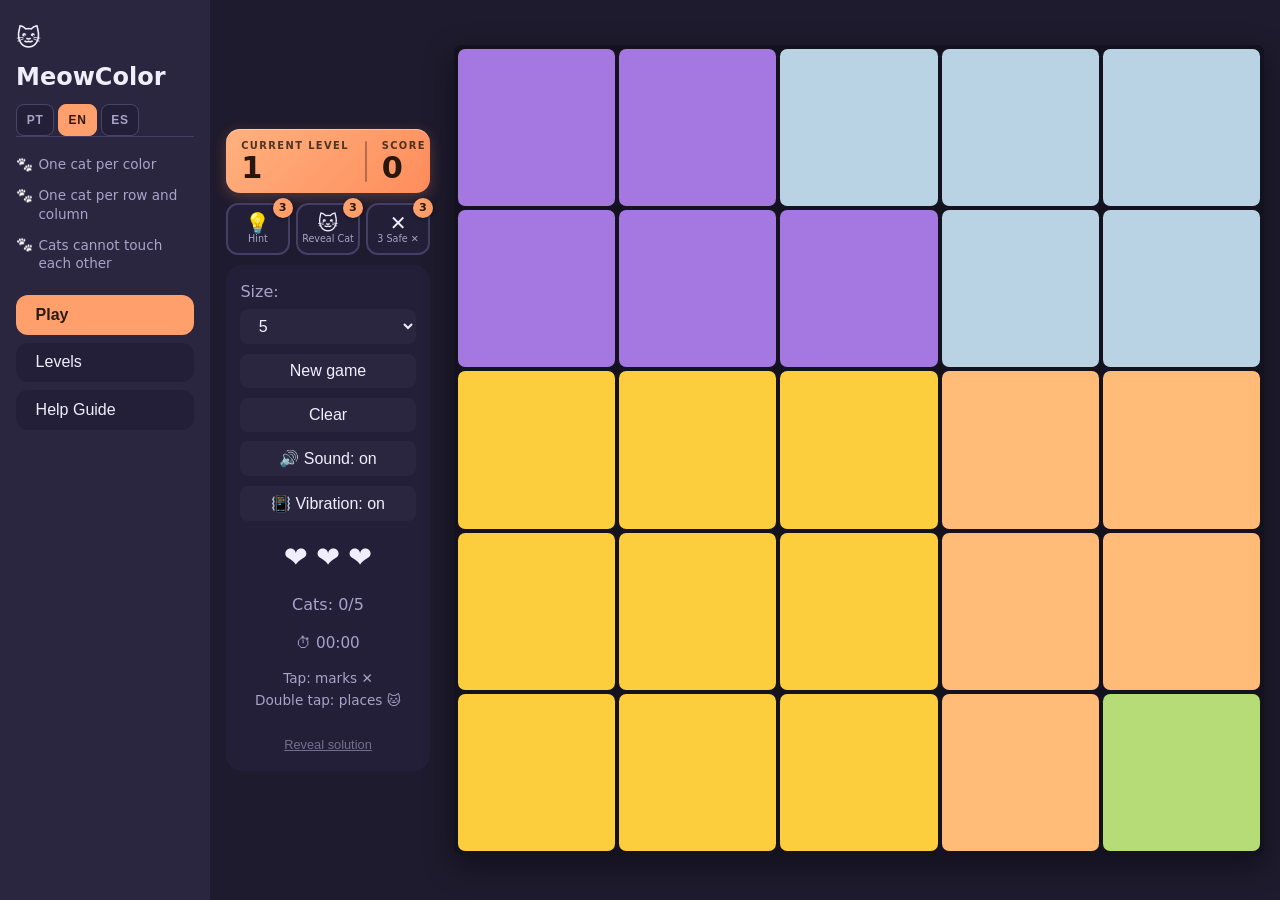
==== commit e5334522: "fix(security): valida dados do localStorage, remove innerHTML e adiciona CSP - infinite.js: cache de" ====
--- a/index.html
+++ b/index.html
@@ -4,6 +4,9 @@
   <meta charset="UTF-8">
   <meta name="viewport" content="width=device-width, initial-scale=1, viewport-fit=cover">
   <meta name="theme-color" content="#1e1b2e">
+  <!-- CSP: sem script inline (bloqueia XSS por onerror=/<script> injetado); domínios HTTPS ficam livres porque
+       o SDK de anúncios da Poki carrega recursos de várias origens. Workers do motor vêm de Blob. -->
+  <meta http-equiv="Content-Security-Policy" content="default-src 'self' https:; script-src 'self' https: blob:; worker-src 'self' blob:; style-src 'self' 'unsafe-inline' https:; img-src 'self' data: blob: https:; media-src 'self' data: blob: https:; connect-src 'self' https: wss:; frame-src https: http:; object-src 'none'; base-uri 'none'; form-action 'none'">
   <link rel="icon" type="image/png" href="icons/icon-192.png">
   <title>MeowColor</title>
   <link rel="stylesheet" href="style.css">
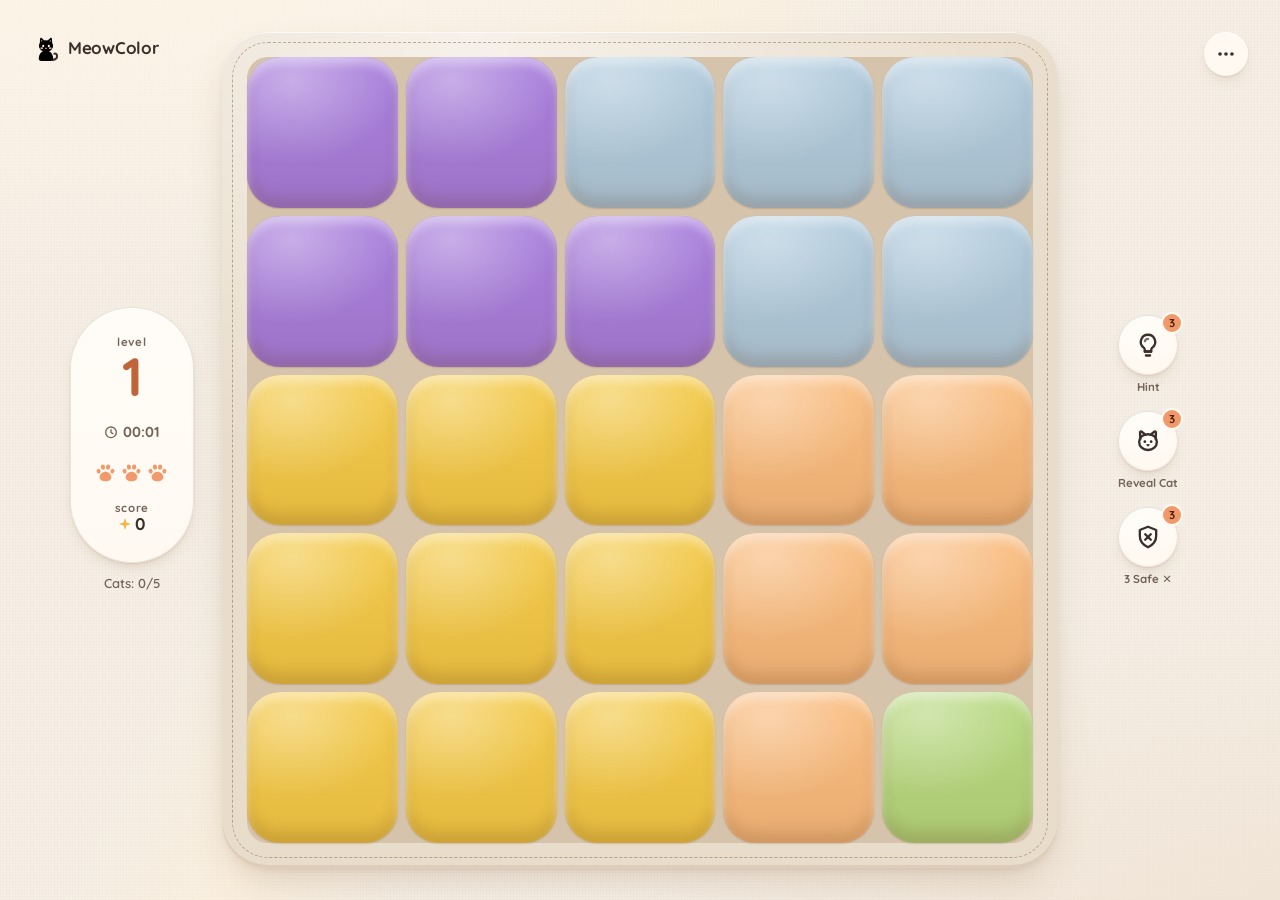
==== commit 53a54587: "feat(design): redesign "almofada ao sol" (Cozy Pastel, leitura B) - Layout por proporção: paisagem c" ====
--- a/index.html
+++ b/index.html
@@ -3,99 +3,124 @@
 <head>
   <meta charset="UTF-8">
   <meta name="viewport" content="width=device-width, initial-scale=1, viewport-fit=cover">
-  <meta name="theme-color" content="#1e1b2e">
+  <meta name="theme-color" content="#f6efe6">
   <!-- CSP: sem script inline (bloqueia XSS por onerror=/<script> injetado); domínios HTTPS ficam livres porque
        o SDK de anúncios da Poki carrega recursos de várias origens. Workers do motor vêm de Blob. -->
   <meta http-equiv="Content-Security-Policy" content="default-src 'self' https:; script-src 'self' https: blob:; worker-src 'self' blob:; style-src 'self' 'unsafe-inline' https:; img-src 'self' data: blob: https:; media-src 'self' data: blob: https:; connect-src 'self' https: wss:; frame-src https: http:; object-src 'none'; base-uri 'none'; form-action 'none'">
   <link rel="icon" type="image/png" href="icons/icon-192.png">
   <title>MeowColor</title>
+  <link rel="preload" href="fonts/quicksand-latin-wght.woff2" as="font" type="font/woff2" crossorigin>
   <link rel="stylesheet" href="style.css">
   <script src="https://game-cdn.poki.com/scripts/v2/poki-sdk.js"></script>
 </head>
-<body>
-  <nav class="sidenav">
-  <header>
-    <h1>🐱 <span data-i18n="app.name">MeowColor</span></h1>
-    <div class="lang-switch" role="group" data-i18n-attr="aria-label:lang.group" aria-label="Idioma">
-      <button type="button" class="lang-btn" data-lang="pt" lang="pt" data-i18n-attr="aria-label:lang.pt;title:lang.pt" aria-label="Português" title="Português">PT</button>
-      <button type="button" class="lang-btn" data-lang="en" lang="en" data-i18n-attr="aria-label:lang.en;title:lang.en" aria-label="English" title="English">EN</button>
-      <button type="button" class="lang-btn" data-lang="es" lang="es" data-i18n-attr="aria-label:lang.es;title:lang.es" aria-label="Español" title="Español">ES</button>
-    </div>
-    <button id="menu-btn" class="menu-btn" type="button" aria-label="Abrir menu" data-i18n-attr="aria-label:menu.open" aria-expanded="false" aria-controls="menu-drop">
-      <svg viewBox="0 0 24 24" fill="none" stroke="currentColor" stroke-width="2.4" stroke-linecap="round" aria-hidden="true"><path d="M4 6h16M4 12h16M4 18h16"/></svg>
+<body data-panel="game">
+  <!-- ===== Sprite SVG (gato, patinha e ícones). Cores via currentColor e variáveis CSS. ===== -->
+  <svg class="sprite" aria-hidden="true" focusable="false" xmlns="http://www.w3.org/2000/svg">
+    <defs>
+      <!-- Gato sentado (viewBox 64): orelhas, corpo, olhos abertos e olhos felizes ficam separados para animar -->
+      <symbol id="cat-ears" viewBox="0 0 64 64">
+        <path d="M17.6 25.5 18.4 10.6c.1-1.9 2.2-2.8 3.6-1.6l9 8.4zM46.4 25.5 45.6 10.6c-.1-1.9-2.2-2.8-3.6-1.6l-9 8.4z"/>
+        <path style="fill:var(--cat-inner)" d="M21 19.8 21.5 13.4l4.6 4.3zM43 19.8 42.5 13.4l-4.6 4.3z"/>
+      </symbol>
+      <symbol id="cat-body" viewBox="0 0 64 64">
+        <path d="M47.5 59.5c6.8-.6 10.4-5.4 9.7-10.3-.5-3.3-3.3-5.4-6.1-4.4" fill="none" stroke="currentColor" stroke-width="4.6" stroke-linecap="round"/>
+        <path d="M32 37.5c-10.3 0-16.6 9.4-16.6 18.6 0 3.6 1.9 5.4 5.6 5.4h22c3.7 0 5.6-1.8 5.6-5.4 0-9.2-6.3-18.6-16.6-18.6z"/>
+        <ellipse cx="32" cy="27.6" rx="16.2" ry="13.6"/>
+        <ellipse style="fill:var(--cat-blush)" cx="22.2" cy="32.4" rx="3.1" ry="2"/>
+        <ellipse style="fill:var(--cat-blush)" cx="41.8" cy="32.4" rx="3.1" ry="2"/>
+        <path style="fill:var(--cat-blush)" d="M30.2 31.3h3.6c.6 0 .9.7.5 1.1l-1.8 1.6c-.3.3-.7.3-1 0l-1.8-1.6c-.4-.4-.1-1.1.5-1.1z"/>
+      </symbol>
+      <symbol id="cat-eyes" viewBox="0 0 64 64">
+        <ellipse style="fill:var(--cat-eye)" cx="25.6" cy="27.4" rx="2.3" ry="2.9"/>
+        <ellipse style="fill:var(--cat-eye)" cx="38.4" cy="27.4" rx="2.3" ry="2.9"/>
+      </symbol>
+      <symbol id="cat-happy" viewBox="0 0 64 64">
+        <path style="stroke:var(--cat-eye)" d="M22.6 28.6q3-3.8 6 0M35.4 28.6q3-3.8 6 0" fill="none" stroke-width="2.2" stroke-linecap="round"/>
+      </symbol>
+      <symbol id="cat-sleepy" viewBox="0 0 64 64">
+        <path style="stroke:var(--cat-eye)" d="M22.6 27q3 3.2 6 0M35.4 27q3 3.2 6 0" fill="none" stroke-width="2.2" stroke-linecap="round"/>
+      </symbol>
+      <!-- Patinha (vidas): sem fill/stroke próprios, herda do <use> -->
+      <symbol id="i-paw" viewBox="0 0 24 24">
+        <path d="M12 21.2c-3.4 0-6.1-1.8-6.1-4.3 0-2.8 2.9-5.6 6.1-5.6s6.1 2.8 6.1 5.6c0 2.5-2.7 4.3-6.1 4.3z"/>
+        <ellipse cx="4.8" cy="10.6" rx="2.1" ry="2.5" transform="rotate(-18 4.8 10.6)"/>
+        <ellipse cx="9.3" cy="6.4" rx="2.2" ry="2.7" transform="rotate(-6 9.3 6.4)"/>
+        <ellipse cx="14.7" cy="6.4" rx="2.2" ry="2.7" transform="rotate(6 14.7 6.4)"/>
+        <ellipse cx="19.2" cy="10.6" rx="2.1" ry="2.5" transform="rotate(18 19.2 10.6)"/>
+      </symbol>
+      <!-- Ícones de traço (24px, stroke = currentColor) -->
+      <symbol id="i-bulb" viewBox="0 0 24 24"><g fill="none" stroke="currentColor" stroke-width="2" stroke-linecap="round" stroke-linejoin="round"><path d="M9.2 17.6h5.6M10.2 21h3.6"/><path d="M12 3.2a6.1 6.1 0 0 0-3.7 11c.7.6 1 1.3 1 2.2v1.2h5.4v-1.2c0-.9.3-1.6 1-2.2A6.1 6.1 0 0 0 12 3.2z"/><path d="M12 6.8a2.8 2.8 0 0 0-2.6 1.9" opacity=".7"/></g></symbol>
+      <symbol id="i-catface" viewBox="0 0 24 24"><g fill="none" stroke="currentColor" stroke-width="2" stroke-linecap="round" stroke-linejoin="round"><path d="M5.4 10.4 5.2 4.6c0-.7.8-1.1 1.4-.6l3.1 2.6M18.6 10.4l.2-5.8c0-.7-.8-1.1-1.4-.6l-3.1 2.6"/><path d="M12 6.2c4.6 0 7.6 2.9 7.6 6.6 0 4-3.3 6.9-7.6 6.9s-7.6-2.9-7.6-6.9c0-3.7 3-6.6 7.6-6.6z"/></g><g fill="currentColor"><circle cx="9.3" cy="12.6" r="1.15"/><circle cx="14.7" cy="12.6" r="1.15"/><path d="M11 15.2h2l-1 1z" stroke="currentColor" stroke-width="1" stroke-linejoin="round"/></g></symbol>
+      <symbol id="i-shield" viewBox="0 0 24 24"><g fill="none" stroke="currentColor" stroke-width="2" stroke-linecap="round" stroke-linejoin="round"><path d="M12 3.2 19 6v5.2c0 4.3-2.9 7.7-7 9.6-4.1-1.9-7-5.3-7-9.6V6z"/><path d="M9.6 9.6l4.8 4.8M14.4 9.6l-4.8 4.8"/></g></symbol>
+      <symbol id="i-more" viewBox="0 0 24 24"><g fill="currentColor"><circle cx="5.5" cy="12" r="2"/><circle cx="12" cy="12" r="2"/><circle cx="18.5" cy="12" r="2"/></g></symbol>
+      <symbol id="i-close" viewBox="0 0 24 24"><path d="M6.5 6.5l11 11M17.5 6.5l-11 11" fill="none" stroke="currentColor" stroke-width="2.2" stroke-linecap="round"/></symbol>
+      <symbol id="i-back" viewBox="0 0 24 24"><path d="M14.5 5.5 8 12l6.5 6.5" fill="none" stroke="currentColor" stroke-width="2.2" stroke-linecap="round" stroke-linejoin="round"/></symbol>
+      <symbol id="i-clock" viewBox="0 0 24 24"><g fill="none" stroke="currentColor" stroke-width="2" stroke-linecap="round" stroke-linejoin="round"><circle cx="12" cy="12.5" r="8"/><path d="M12 8.4v4.3l2.8 1.8"/></g></symbol>
+      <symbol id="i-spark" viewBox="0 0 24 24"><path fill="currentColor" d="M12 2.8c.5 0 .8.3.9.8l.8 3.6c.3 1.5 1.5 2.7 3 3l3.6.8c.5.1.8.4.8.9s-.3.8-.8.9l-3.6.8c-1.5.3-2.7 1.5-3 3l-.8 3.6c-.1.5-.4.8-.9.8s-.8-.3-.9-.8l-.8-3.6c-.3-1.5-1.5-2.7-3-3l-3.6-.8c-.5-.1-.8-.4-.8-.9s.3-.8.8-.9l3.6-.8c1.5-.3 2.7-1.5 3-3l.8-3.6c.1-.5.4-.8.9-.8z"/></symbol>
+      <symbol id="i-star" viewBox="0 0 24 24"><path d="M12 2.9l2.6 5.6 6.1.7c.6.1.9.9.4 1.3l-4.5 4.2 1.2 6c.1.6-.6 1.1-1.1.8L12 18.4l-5.4 3.1c-.5.3-1.2-.2-1.1-.8l1.2-6-4.5-4.2c-.5-.4-.2-1.2.4-1.3l6.1-.7z"/></symbol>
+      <symbol id="i-lock" viewBox="0 0 24 24"><g fill="none" stroke="currentColor" stroke-width="2" stroke-linecap="round" stroke-linejoin="round"><rect x="5" y="10.5" width="14" height="10" rx="3"/><path d="M8.5 10.5V8a3.5 3.5 0 0 1 7 0v2.5"/></g></symbol>
+      <symbol id="i-play" viewBox="0 0 24 24"><path fill="currentColor" d="M8 5.6v12.8c0 .8.9 1.3 1.6.9l10-6.4c.6-.4.6-1.3 0-1.7l-10-6.4C8.9 4.3 8 4.8 8 5.6z"/></symbol>
+      <symbol id="i-sound" viewBox="0 0 24 24"><g fill="none" stroke="currentColor" stroke-width="2" stroke-linecap="round" stroke-linejoin="round"><path d="M4 9.5h3.2L12 5.6v12.8l-4.8-3.9H4z"/><path d="M15.6 9.3a4 4 0 0 1 0 5.4M18.2 6.8a7.6 7.6 0 0 1 0 10.4"/></g></symbol>
+      <symbol id="i-sound-off" viewBox="0 0 24 24"><g fill="none" stroke="currentColor" stroke-width="2" stroke-linecap="round" stroke-linejoin="round"><path d="M4 9.5h3.2L12 5.6v12.8l-4.8-3.9H4z"/><path d="M15.8 9.6l4.8 4.8M20.6 9.6l-4.8 4.8"/></g></symbol>
+      <symbol id="i-vibrate" viewBox="0 0 24 24"><g fill="none" stroke="currentColor" stroke-width="2" stroke-linecap="round" stroke-linejoin="round"><rect x="7.5" y="3.5" width="9" height="17" rx="2.4"/><path d="M4 9v6M20 9v6"/></g></symbol>
+      <symbol id="i-grid" viewBox="0 0 24 24"><g fill="none" stroke="currentColor" stroke-width="2" stroke-linejoin="round"><rect x="4" y="4" width="6.5" height="6.5" rx="2"/><rect x="13.5" y="4" width="6.5" height="6.5" rx="2"/><rect x="4" y="13.5" width="6.5" height="6.5" rx="2"/><rect x="13.5" y="13.5" width="6.5" height="6.5" rx="2"/></g></symbol>
+      <symbol id="i-book" viewBox="0 0 24 24"><g fill="none" stroke="currentColor" stroke-width="2" stroke-linecap="round" stroke-linejoin="round"><path d="M12 6.6C10.3 5 7.9 4.4 4.5 4.6v13.3c3.4-.2 5.8.4 7.5 2 1.7-1.6 4.1-2.2 7.5-2V4.6c-3.4-.2-5.8.4-7.5 2zM12 6.6v13.3"/></g></symbol>
+      <symbol id="i-refresh" viewBox="0 0 24 24"><g fill="none" stroke="currentColor" stroke-width="2" stroke-linecap="round" stroke-linejoin="round"><path d="M19.2 12a7.2 7.2 0 1 1-2.1-5.1"/><path d="M19.4 4.6v3.6h-3.6"/></g></symbol>
+      <symbol id="i-eraser" viewBox="0 0 24 24"><g fill="none" stroke="currentColor" stroke-width="2" stroke-linecap="round" stroke-linejoin="round"><path d="M9.4 19.5 4.6 14.7a1.6 1.6 0 0 1 0-2.3l7.8-7.8a1.6 1.6 0 0 1 2.3 0l4.7 4.7a1.6 1.6 0 0 1 0 2.3l-7.9 7.9zM20 19.5H9.4M8 10.9l5.1 5.1"/></g></symbol>
+    </defs>
+  </svg>
+
+  <!-- Barra das páginas (Níveis, Ajuda...): voltar ao jogo + menu. Escondida durante a partida. -->
+  <div class="page-bar">
+    <button type="button" class="pill-btn back-btn" data-go="game">
+      <svg class="ic" aria-hidden="true"><use href="#i-back"/></svg><span data-i18n="menu.back">Voltar ao jogo</span>
     </button>
-    <ul class="rules">
-      <li data-i18n="rules.color">Um gato por cor</li>
-      <li data-i18n="rules.line">Um gato por linha e coluna</li>
-      <li data-i18n="rules.touch">Os gatos não podem se encostar</li>
-    </ul>
-  </header>
-
-  <div class="tabs" role="tablist">
-    <button class="tab active" data-target="game" data-i18n="tab.game">Jogar</button>
-    <button class="tab" data-target="levels" data-i18n="tab.levels">Níveis</button>
-    <button class="tab" data-target="solver" data-dev data-i18n="tab.solver">Resolve Nível</button>
-    <button class="tab" data-target="help" data-i18n="tab.help">Guia Help</button>
-    <button class="tab" data-target="wiki" data-dev>Documentação Algorítmica</button>
+    <span class="brand brand-small"><svg class="brand-mark" aria-hidden="true" viewBox="0 0 64 64"><use href="#cat-ears"/><use href="#cat-body"/><use href="#cat-eyes"/></svg><span data-i18n="app.name">MeowColor</span></span>
+    <button type="button" class="icon-btn" data-menu-toggle aria-label="Abrir menu" data-i18n-attr="aria-label:menu.open" aria-expanded="false" aria-controls="menu-drop">
+      <svg class="ic" aria-hidden="true"><use href="#i-more"/></svg>
+    </button>
   </div>
 
-  <div id="menu-drop" class="menu-drop"></div>
-
-  </nav>
-
   <main>
-    <!-- ===== ABA 1: JOGO ===== -->
+    <!-- ===== ABA 1: JOGO =====
+         Paisagem: trilho esquerdo (HUD) | tabuleiro | trilho direito (menu + power-ups).
+         Retrato: HUD no topo, tabuleiro, dock com power-ups embaixo. -->
     <section id="game" class="panel active">
-      <div class="game-side">
-      <div class="game-hud">
-        <div id="level-info" class="level-info" aria-live="polite" aria-atomic="true">
-          <span class="level-info-label" data-i18n="hud.level">NÍVEL ATUAL</span>
-          <span id="level-value" class="level-info-value"></span>
+      <div class="side side-l">
+        <div class="brand"><svg class="brand-mark" aria-hidden="true" viewBox="0 0 64 64"><use href="#cat-ears"/><use href="#cat-body"/><use href="#cat-eyes"/></svg><span data-i18n="app.name">MeowColor</span></div>
+        <div class="hud">
+          <div id="level-info" class="hud-item level-info" aria-live="polite" aria-atomic="true">
+            <span class="level-info-label" data-i18n="hud.level">Nível</span>
+            <span id="level-value" class="level-info-value"></span>
+          </div>
+          <div id="timer" class="hud-item timer" role="timer" aria-label="Tempo" data-i18n-attr="aria-label:ctrl.timer">
+            <svg class="ic" aria-hidden="true"><use href="#i-clock"/></svg><span id="timer-text">00:00</span>
+          </div>
+          <div id="lives" class="hud-item lives" aria-label="Vidas" data-i18n-attr="aria-label:ctrl.lives"></div>
+          <div id="score-info" class="hud-item score-info">
+            <span class="level-info-label" data-i18n="hud.score">Pontos</span>
+            <span class="score-line"><svg class="ic" aria-hidden="true"><use href="#i-spark"/></svg><span id="score-value" class="level-info-value">0</span></span>
+          </div>
         </div>
-        <div id="score-info" class="level-info score-info">
-          <span class="level-info-label" data-i18n="hud.score">PONTOS</span>
-          <span id="score-value" class="level-info-value">0</span>
-        </div>
-      </div>
+        <div id="status" class="status"></div>
+      </div>
+
+      <div class="stage"><div id="board" aria-label="Tabuleiro" data-i18n-attr="aria-label:ctrl.board"></div></div>
+
+      <div class="side side-r">
+        <button id="menu-btn" type="button" class="icon-btn menu-btn" data-menu-toggle aria-label="Abrir menu" data-i18n-attr="aria-label:menu.open" aria-expanded="false" aria-controls="menu-drop">
+          <svg class="ic" aria-hidden="true"><use href="#i-more"/></svg>
+        </button>
         <div class="powerups" id="powerups">
           <div class="powerup-bar" role="group" aria-label="Power-ups" data-i18n-attr="aria-label:item.group">
-            <button type="button" class="pu-btn" data-item="hint" aria-label="Dica inteligente"><span class="pu-icon" aria-hidden="true">💡</span><span class="pu-label" data-i18n="item.hint.label">Dica</span><span class="pu-badge" aria-hidden="true">3</span></button>
-            <button type="button" class="pu-btn" data-item="revealCat" aria-label="Revelar gato"><span class="pu-icon" aria-hidden="true">🐱</span><span class="pu-label" data-i18n="item.revealCat.label">Revelar Gato</span><span class="pu-badge" aria-hidden="true">3</span></button>
-            <button type="button" class="pu-btn" data-item="safeCross" aria-label="3 X seguros"><span class="pu-icon" aria-hidden="true">✕</span><span class="pu-label" data-i18n="item.safeCross.label">3x Seguros</span><span class="pu-badge" aria-hidden="true">3</span></button>
-          </div>
-          <div id="hint-msg" class="hint-msg" role="status" aria-live="polite" hidden></div>
-        </div>
-      <aside class="sidebar">
-      <div class="controls">
-        <label><span data-i18n="ctrl.size">Tamanho:</span>
-          <select id="size">
-            <option>5</option><option>6</option><option selected>7</option>
-            <option>8</option><option>9</option><option>10</option>
-          </select>
-        </label>
-        <button id="new" data-i18n="ctrl.new">Novo jogo</button>
-        <button id="clear" data-i18n="ctrl.clear">Limpar</button>
-        <button id="sound-btn" type="button" aria-pressed="true">🔊 Som</button>
-        <button id="haptics-btn" type="button" aria-pressed="true">📳 Vibração</button>
-      </div>
-      <div id="lives" class="lives" aria-label="Vidas" data-i18n-attr="aria-label:ctrl.lives"></div>
-      <div id="status"></div>
-      <div id="timer" class="timer" aria-label="Tempo" data-i18n-attr="aria-label:ctrl.timer">⏱ 00:00</div>
-      <p class="hint" data-i18n-html="ctrl.tapHint">Clique: marca ✕<br>Duplo clique: coloca 🐱</p>
-      <div class="reveal-wrap"><button id="reveal" class="link-btn" data-i18n="ctrl.reveal">Revelar solução</button>
-        <div class="dev-card" data-dev>
-          <label class="dev-head"><span>🛠️ Modo Dev</span><input type="checkbox" id="dev" class="switch" aria-label="Modo Dev"></label>
-          <div class="dev-body">
-            <p class="dev-note" id="dev-note" hidden>♾️ Vidas infinitas</p>
-            <label class="dev-opt" id="auto-x-wrap" hidden><span>✕ ao redor do gato</span><input type="checkbox" id="auto-x" class="switch" checked></label>
-            <label class="dev-opt" id="auto-color-wrap" hidden><span>✕ na cor do gato</span><input type="checkbox" id="auto-color" class="switch" checked></label>
-            <button id="find-cat" class="dev-btn" hidden>🔎 Achar um gato</button>
+            <button type="button" class="pu-btn" data-item="hint" aria-label="Dica inteligente"><span class="pu-disc"><svg class="pu-icon" aria-hidden="true"><use href="#i-bulb"/></svg><span class="pu-badge" aria-hidden="true">3</span></span><span class="pu-label" data-i18n="item.hint.label">Dica</span></button>
+            <button type="button" class="pu-btn" data-item="revealCat" aria-label="Revelar gato"><span class="pu-disc"><svg class="pu-icon" aria-hidden="true"><use href="#i-catface"/></svg><span class="pu-badge" aria-hidden="true">3</span></span><span class="pu-label" data-i18n="item.revealCat.label">Revelar Gato</span></button>
+            <button type="button" class="pu-btn" data-item="safeCross" aria-label="3 X seguros"><span class="pu-disc"><svg class="pu-icon" aria-hidden="true"><use href="#i-shield"/></svg><span class="pu-badge" aria-hidden="true">3</span></span><span class="pu-label" data-i18n="item.safeCross.label">3x Seguros</span></button>
           </div>
         </div>
-      </div>
-      </aside>
-      </div>
-      <div class="stage"><div id="board" aria-label="Tabuleiro" data-i18n-attr="aria-label:ctrl.board"></div></div>
+        <div id="hint-msg" class="hint-msg" role="status" aria-live="polite" hidden></div>
+      </div>
+
       <div id="modal" class="modal" role="dialog" aria-modal="true" aria-label="Mensagem do jogo" data-i18n-attr="aria-label:modal.aria"></div>
     </section>
 
@@ -198,7 +223,7 @@
               <figcaption data-i18n="g5.cap">Um gato bloqueia as casas ao redor (incluindo diagonais).</figcaption>
               <div class="mini-board neighborhood" role="img" aria-label="Gato no centro e casas vizinhas bloqueadas" data-i18n-attr="aria-label:g5.aria">
                 <span class="blocked">×</span><span class="blocked">×</span><span class="blocked">×</span>
-                <span class="blocked">×</span><span class="cat-cell">🐱</span><span class="blocked">×</span>
+                <span class="blocked">×</span><span class="cat-cell"><svg class="mini-cat" aria-hidden="true" viewBox="0 0 64 64"><use href="#cat-ears"/><use href="#cat-body"/><use href="#cat-eyes"/></svg></span><span class="blocked">×</span>
                 <span class="blocked">×</span><span class="blocked">×</span><span class="blocked">×</span>
               </div>
               <div class="legend"><span><i class="legend-cross">×</i><span data-i18n="g5.l1">Casas que não podem receber outro gato</span></span></div>
@@ -362,6 +387,80 @@
     </section>
   </main>
 
+  <!-- ===== Menu ⋯ (sobreposto): abas, ajustes, idioma e regras. Cartão central na paisagem, folha de baixo no retrato. ===== -->
+  <div class="menu-scrim" data-menu-close hidden></div>
+  <div id="menu-drop" class="menu-drop" role="dialog" aria-modal="true" aria-labelledby="menu-title" hidden>
+    <div class="menu-head">
+      <span class="brand"><svg class="brand-mark" aria-hidden="true" viewBox="0 0 64 64"><use href="#cat-ears"/><use href="#cat-body"/><use href="#cat-eyes"/></svg><span id="menu-title" data-i18n="app.name">MeowColor</span></span>
+      <button type="button" class="icon-btn" data-menu-close aria-label="Fechar menu" data-i18n-attr="aria-label:menu.close">
+        <svg class="ic" aria-hidden="true"><use href="#i-close"/></svg>
+      </button>
+    </div>
+
+    <div class="tabs" role="tablist">
+      <button type="button" class="tab active" data-target="game"><svg class="ic" aria-hidden="true"><use href="#i-play"/></svg><span data-i18n="tab.game">Jogar</span></button>
+      <button type="button" class="tab" data-target="levels"><svg class="ic" aria-hidden="true"><use href="#i-grid"/></svg><span data-i18n="tab.levels">Níveis</span></button>
+      <button type="button" class="tab" data-target="help"><svg class="ic" aria-hidden="true"><use href="#i-book"/></svg><span data-i18n="tab.help">Guia Help</span></button>
+      <button type="button" class="tab" data-target="solver" data-dev><span data-i18n="tab.solver">Resolve Nível</span></button>
+      <button type="button" class="tab" data-target="wiki" data-dev><span>Documentação Algorítmica</span></button>
+    </div>
+
+    <section class="menu-sec">
+      <h3 class="menu-sec-title" data-i18n="menu.play">Partida</h3>
+      <div class="controls">
+        <label class="field"><span data-i18n="ctrl.size">Tamanho:</span>
+          <select id="size">
+            <option>5</option><option>6</option><option selected>7</option>
+            <option>8</option><option>9</option><option>10</option>
+          </select>
+        </label>
+        <button id="new" type="button" class="pill-btn" data-menu-close><svg class="ic" aria-hidden="true"><use href="#i-refresh"/></svg><span data-i18n="ctrl.new">Novo jogo</span></button>
+        <button id="clear" type="button" class="pill-btn" data-menu-close><svg class="ic" aria-hidden="true"><use href="#i-eraser"/></svg><span data-i18n="ctrl.clear">Limpar</span></button>
+      </div>
+    </section>
+
+    <section class="menu-sec">
+      <h3 class="menu-sec-title" data-i18n="menu.settings">Ajustes</h3>
+      <div class="settings">
+        <button id="sound-btn" type="button" class="set-row" aria-pressed="true">
+          <svg class="ic ic-on" aria-hidden="true"><use href="#i-sound"/></svg><svg class="ic ic-off" aria-hidden="true"><use href="#i-sound-off"/></svg>
+          <span class="set-label">Som</span><span class="set-switch" aria-hidden="true"></span>
+        </button>
+        <button id="haptics-btn" type="button" class="set-row" aria-pressed="true">
+          <svg class="ic" aria-hidden="true"><use href="#i-vibrate"/></svg>
+          <span class="set-label">Vibração</span><span class="set-switch" aria-hidden="true"></span>
+        </button>
+      </div>
+      <div class="lang-switch" role="group" data-i18n-attr="aria-label:lang.group" aria-label="Idioma">
+        <button type="button" class="lang-btn" data-lang="pt" lang="pt" data-i18n-attr="aria-label:lang.pt;title:lang.pt" aria-label="Português" title="Português">PT</button>
+        <button type="button" class="lang-btn" data-lang="en" lang="en" data-i18n-attr="aria-label:lang.en;title:lang.en" aria-label="English" title="English">EN</button>
+        <button type="button" class="lang-btn" data-lang="es" lang="es" data-i18n-attr="aria-label:lang.es;title:lang.es" aria-label="Español" title="Español">ES</button>
+      </div>
+    </section>
+
+    <section class="menu-sec">
+      <h3 class="menu-sec-title" data-i18n="menu.rules">Como jogar</h3>
+      <ul class="rules">
+        <li data-i18n="rules.color">Um gato por cor</li>
+        <li data-i18n="rules.line">Um gato por linha e coluna</li>
+        <li data-i18n="rules.touch">Os gatos não podem se encostar</li>
+      </ul>
+      <p class="hint" data-i18n-html="ctrl.tapHint">Clique: marca ✕<br>Duplo clique: coloca um gato</p>
+    </section>
+
+    <div class="reveal-wrap"><button id="reveal" type="button" class="link-btn" data-menu-close data-i18n="ctrl.reveal">Revelar solução</button>
+      <div class="dev-card" data-dev>
+        <label class="dev-head"><span>🛠️ Modo Dev</span><input type="checkbox" id="dev" class="switch" aria-label="Modo Dev"></label>
+        <div class="dev-body">
+          <p class="dev-note" id="dev-note" hidden>♾️ Vidas infinitas</p>
+          <label class="dev-opt" id="auto-x-wrap" hidden><span>✕ ao redor do gato</span><input type="checkbox" id="auto-x" class="switch" checked></label>
+          <label class="dev-opt" id="auto-color-wrap" hidden><span>✕ na cor do gato</span><input type="checkbox" id="auto-color" class="switch" checked></label>
+          <button id="find-cat" type="button" class="dev-btn" data-menu-close hidden>🔎 Achar um gato</button>
+        </div>
+      </div>
+    </div>
+  </div>
+
   <script src="engine.js"></script>
   <script src="infinite.js"></script>
   <script src="levels.js"></script>
--- a/style.css
+++ b/style.css
@@ -1,510 +1,850 @@
-﻿:root {
-  --bg: #1e1b2e;
-  --panel: #2a2640;
-  --text: #f1eefc;
-  --muted: #a9a3c7;
-  --accent: #ff9f6b;
-  --err: #ff4d6d;
-}
+﻿/* =====================================================================
+ * MeowColor · "Almofada ao sol" (Cozy Minimal / Soft Pastel)
+ * Tarde de domingo, manta de linho e luz dourada pela janela.
+ * Tabuleiro = almofada capitonê: moldura de linho com pesponto tracejado
+ * e células "estofadas" (brilho em cima, sombra embaixo).
+ * ===================================================================== */
+
+/* ---------- Fonte self-hosted (Quicksand variável, OFL: fonts/OFL.txt) ---------- */
+@font-face {
+  font-family: "Quicksand";
+  src: url("fonts/quicksand-latin-wght.woff2") format("woff2");
+  font-weight: 300 700;
+  font-style: normal;
+  font-display: swap;
+  unicode-range: U+0000-00FF, U+0131, U+0152-0153, U+02BB-02BC, U+02C6, U+02DA, U+02DC, U+0304, U+0308, U+0329, U+2000-206F, U+20AC, U+2122, U+2191, U+2193, U+2212, U+2215, U+FEFF, U+FFFD;
+}
+
+/* Medidas do layout registradas como <length>: são calculadas uma vez (em #game, relativo a <main>)
+ * e herdadas em px. Assim as unidades cq não mudam de referência dentro de outros containers. */
+@property --board { syntax: "<length>"; inherits: true; initial-value: 0px; }
+@property --frame { syntax: "<length>"; inherits: true; initial-value: 0px; }
+@property --rail  { syntax: "<length>"; inherits: true; initial-value: 96px; }
+
+/* ---------- Tokens ---------- */
+:root {
+  /* superfícies */
+  --bg: #f6efe6;                     /* creme quente */
+  --bg-light: #fff6e8;               /* luz da janela */
+  --bg-shade: #efe2d2;
+  --surface-1: #fff9f2;              /* cartões, trilhos */
+  --surface-2: #efe4d6;              /* botões em repouso */
+  --surface-3: #e5d6c3;              /* hover / pressionado / vazio */
+  --line: rgba(122, 86, 58, .14);
+  --line-strong: rgba(122, 86, 58, .26);
+
+  /* texto (marrom café, não preto) */
+  --text-1: #3b2f2a;
+  --text-2: #74645a;                 /* AA sobre --bg e --surface-1 */
+  --text-3: #b3a395;
+
+  /* acentos */
+  --accent: #f2996b;                 /* pêssego */
+  --accent-soft: #fde4d4;
+  --accent-deep: #c0653a;            /* texto grande / foco */
+  --accent-ink: #4a2412;             /* texto sobre o pêssego */
+  --honey: #f2b84b;                  /* estrelas */
+  --danger: #e06c6c;
+  --danger-soft: #f8dcd7;
+  --danger-ink: #a63a3a;
+  --success: #7fb77e;
+
+  /* tabuleiro */
+  --board-frame: #e8dccb;            /* linho */
+  --board-seam: #d6c3ab;             /* vinco entre as células */
+  --stitch: rgba(140, 98, 64, .5);   /* pesponto */
+  --x-ink: rgba(59, 47, 42, .6);
+  --x-wrong: #b23e3e;
+  --cat-ink: #3b2f2a;
+  --cat-eye: #fff6ea;
+  --cat-inner: #e9a58a;
+  --cat-blush: #f0a089;
+
+  /* forma, sombra, movimento */
+  --radius-s: 10px;
+  --radius-m: 16px;
+  --radius-l: 24px;
+  --radius-pill: 999px;
+  --shadow-soft: 0 1px 0 rgba(255, 255, 255, .8) inset, 0 8px 18px -10px rgba(120, 80, 40, .35), 0 1px 2px rgba(120, 80, 40, .12);
+  --shadow-press: 0 1px 0 rgba(255, 255, 255, .6) inset, 0 2px 6px -3px rgba(120, 80, 40, .3);
+  --shadow-board: 0 18px 40px -12px rgba(120, 80, 40, .25), 0 3px 8px -4px rgba(120, 80, 40, .18);
+  --shadow-pop: 0 28px 60px -20px rgba(90, 55, 25, .42), 0 4px 14px -6px rgba(90, 55, 25, .2);
+  --ease-out: cubic-bezier(.22, 1, .36, 1);
+  --ease-spring: cubic-bezier(.34, 1.56, .64, 1);
+  --ease-soft: cubic-bezier(.45, 0, .25, 1);
+
+  --font: "Quicksand", ui-rounded, "SF Pro Rounded", "Nunito", "Segoe UI", system-ui, sans-serif;
+  --paw-mask: url("data:image/svg+xml,%3Csvg xmlns='http://www.w3.org/2000/svg' viewBox='0 0 24 24'%3E%3Cpath d='M12 21.2c-3.4 0-6.1-1.8-6.1-4.3 0-2.8 2.9-5.6 6.1-5.6s6.1 2.8 6.1 5.6c0 2.5-2.7 4.3-6.1 4.3z'/%3E%3Cellipse cx='4.8' cy='10.6' rx='2.1' ry='2.5'/%3E%3Cellipse cx='9.3' cy='6.4' rx='2.2' ry='2.7'/%3E%3Cellipse cx='14.7' cy='6.4' rx='2.2' ry='2.7'/%3E%3Cellipse cx='19.2' cy='10.6' rx='2.1' ry='2.5'/%3E%3C/svg%3E");
+  --chevron: url("data:image/svg+xml,%3Csvg xmlns='http://www.w3.org/2000/svg' viewBox='0 0 24 24'%3E%3Cpath d='M7 10l5 5 5-5' fill='none' stroke='%2374645a' stroke-width='2.4' stroke-linecap='round' stroke-linejoin='round'/%3E%3C/svg%3E");
+}
+
+/* ---------- Base ---------- */
 * { box-sizing: border-box; }
+html, body { height: 100%; }
 body {
   margin: 0;
-  font-family: system-ui, "Segoe UI", sans-serif;
-  background: var(--bg);
-  color: var(--text);
-  line-height: 1.6;
-}
-header { text-align: center; padding: 1.2rem 1rem 0; }
-header h1 { margin: 0; font-size: 2rem; }
-header p { margin: .2rem 0 0; color: var(--muted); }
-
-.tabs { display: flex; justify-content: center; gap: .5rem; margin: 1rem 0; flex-wrap: wrap; }
-.tab {
-  background: var(--panel); color: var(--text); border: 2px solid transparent;
-  padding: .55rem 1.1rem; border-radius: 999px; cursor: pointer; font-size: 1rem;
-}
-.tab:hover { border-color: var(--accent); }
-.tab.active { background: var(--accent); color: #2a1a10; font-weight: 700; }
-
-main { max-width: 900px; margin: 0 auto; padding: 0 1rem 3rem; }
+  height: 100dvh;
+  overflow: hidden;
+  display: flex;
+  flex-direction: column;
+  font-family: var(--font);
+  font-weight: 500;
+  font-size: 15px;
+  line-height: 1.5;
+  color: var(--text-1);
+  /* luz dourada entrando pela janela + trama de linho quase invisível */
+  background:
+    radial-gradient(110% 75% at 8% -12%, var(--bg-light) 0%, rgba(255, 246, 232, 0) 60%),
+    linear-gradient(118deg, rgba(255, 240, 214, 0) 30%, rgba(255, 240, 214, .45) 40%, rgba(255, 240, 214, 0) 50%),
+    radial-gradient(90% 70% at 105% 110%, var(--bg-shade) 0%, rgba(239, 226, 210, 0) 65%),
+    repeating-linear-gradient(0deg, rgba(120, 80, 40, .022) 0 1px, transparent 1px 3px),
+    repeating-linear-gradient(90deg, rgba(120, 80, 40, .018) 0 1px, transparent 1px 3px),
+    var(--bg);
+  touch-action: manipulation;                    /* sem zoom por duplo toque fora do tabuleiro */
+  -webkit-tap-highlight-color: transparent;
+  padding: env(safe-area-inset-top) env(safe-area-inset-right) env(safe-area-inset-bottom) env(safe-area-inset-left);
+  -webkit-font-smoothing: antialiased;
+}
+button, select, input { font: inherit; color: inherit; }
+button { -webkit-tap-highlight-color: transparent; }
+:focus-visible { outline: 2.5px solid var(--accent-deep); outline-offset: 3px; }
+button:disabled { cursor: not-allowed; opacity: .6; }
+h1, h2, h3, h4 { font-weight: 700; letter-spacing: -.01em; line-height: 1.2; }
+
+.sprite { position: absolute; width: 0; height: 0; overflow: hidden; }
+.ic { width: 20px; height: 20px; flex: 0 0 auto; }
+
+main {
+  flex: 1 1 auto;
+  min-height: 0;
+  width: 100%;
+  overflow-x: hidden;
+  overflow-y: auto;
+  container-type: size;                          /* o jogo mede o tabuleiro em cqw/cqh daqui */
+}
 .panel { display: none; }
 .panel.active { display: block; }
 
-/* ---------- Jogo ---------- */
-.controls { display: flex; gap: .6rem; justify-content: center; align-items: center; flex-wrap: wrap; margin-bottom: 1rem; }
-.controls select, .controls button {
-  padding: .5rem .9rem; border-radius: 8px; border: none; font-size: 1rem;
-  background: var(--panel); color: var(--text); cursor: pointer;
-}
-.controls button:hover { background: #3a3560; }
-#status { text-align: center; min-height: 1.6rem; margin-bottom: .8rem; color: var(--muted); }
-#status.win { color: #7dffb0; font-weight: 700; font-size: 1.2rem; }
-
-.lives { display: flex; justify-content: center; gap: .5rem; margin-bottom: .4rem; font-size: 1.8rem; }
-.heart { display: inline-block; transition: transform .3s, opacity .3s; }
-.heart.lost { opacity: .45; transform: scale(.8); }
-.hint { text-align: center; color: var(--muted); margin: .8rem 0 .2rem; }
-.reveal-wrap { text-align: center; }
-.link-btn { background: none; border: none; color: var(--muted); font-size: .8rem; cursor: pointer; text-decoration: underline; opacity: .6; }
-.link-btn:hover { opacity: 1; }
-
+/* Ferramentas de desenvolvedor (Modo Dev, Resolve Nível, Documentação): só com ?dev na URL */
+body:not(.dev-ui) [data-dev] { display: none !important; }
+
+/* ---------- Peças comuns ---------- */
+.brand {
+  display: inline-flex; align-items: center; gap: 8px;
+  font-size: 17px; font-weight: 700; letter-spacing: -.015em; color: var(--text-1); white-space: nowrap;
+}
+.brand-mark { width: 28px; height: 28px; flex: 0 0 auto; color: var(--cat-ink); overflow: visible; }
+
+.icon-btn {
+  display: inline-grid; place-items: center; flex: 0 0 auto;
+  width: 44px; height: 44px; padding: 0; border: 0; border-radius: 50%;
+  background: var(--surface-1); color: var(--text-1); cursor: pointer;
+  box-shadow: var(--shadow-soft);
+  transition: background .15s, transform .15s var(--ease-out);
+}
+.icon-btn .ic { width: 22px; height: 22px; }
+.icon-btn:active { transform: scale(.94); box-shadow: var(--shadow-press); }
+.icon-btn[aria-expanded="true"] { background: var(--accent); color: var(--accent-ink); }
+
+.pill-btn {
+  display: inline-flex; align-items: center; justify-content: center; gap: 6px;
+  min-height: 44px; padding: 0 16px; border: 0; border-radius: var(--radius-pill);
+  background: var(--surface-2); color: var(--text-1); font-weight: 700; cursor: pointer;
+  box-shadow: inset 0 -2px 0 rgba(120, 80, 40, .1);
+  transition: background .15s, transform .15s var(--ease-out);
+}
+.pill-btn .ic { width: 18px; height: 18px; }
+.pill-btn:active { transform: scale(.97); }
+
+@media (hover: hover) {
+  .icon-btn:hover { background: #fff; }
+  .icon-btn[aria-expanded="true"]:hover { background: var(--accent); }
+  .pill-btn:hover { background: var(--surface-3); }
+}
+
+/* =====================================================================
+ * JOGO — layout por proporção
+ * Paisagem: [HUD] [tabuleiro] [power-ups]   ·   Retrato: HUD / tabuleiro / dock
+ * O tabuleiro é min(altura útil, largura útil): nunca há scroll.
+ * ===================================================================== */
+#game.active {
+  --pad: clamp(10px, 4.2cqh, 32px);              /* tabuleiro: 720→660 · 540→495 · 450→412 */
+  --gap: clamp(10px, 2.2cqw, 30px);
+  --rail: clamp(84px, 10cqw, 124px);
+  --board: min(100cqh - 2 * var(--pad), 100cqw - 2 * var(--rail) - 2 * var(--gap) - 2 * var(--pad));
+  position: relative;
+  display: grid;
+  grid-template-columns: minmax(var(--rail), 1fr) var(--board) minmax(var(--rail), 1fr);
+  grid-template-rows: minmax(0, 1fr);
+  column-gap: var(--gap);
+  height: 100%;
+  padding: var(--pad);
+  overflow: hidden;
+}
+.side { position: relative; display: flex; flex-direction: column; justify-content: center; min-width: 0; min-height: 0; }
+.side-l { grid-column: 1; align-items: flex-end; container-type: inline-size; }
+.side-r { grid-column: 3; align-items: flex-start; }
+.side-l .brand { position: absolute; top: 2px; left: 0; }
+.side-r .menu-btn { position: absolute; top: 0; right: 0; }
+@container (max-width: 138px) { .side-l .brand > span { display: none; } }
+
+.stage { grid-column: 2; display: grid; place-items: center; min-width: 0; min-height: 0; }
+
+/* ---------- HUD: pílula vertical de linho ---------- */
+.hud {
+  display: flex; flex-direction: column; align-items: center;
+  gap: clamp(8px, 2.4cqh, 18px);
+  width: var(--rail);
+  padding: clamp(16px, 4cqh, 28px) 8px;
+  border-radius: var(--radius-pill);
+  background: linear-gradient(180deg, #fffcf7, var(--surface-1));
+  border: 1px solid var(--line);
+  box-shadow: var(--shadow-soft);
+}
+.hud-item { display: flex; flex-direction: column; align-items: center; min-width: 0; }
+.level-info-label {
+  font-size: 11.5px; font-weight: 700; line-height: 1.1; letter-spacing: .06em;
+  text-transform: lowercase; color: var(--text-2);
+}
+.level-info .level-info-value {
+  font-size: clamp(30px, 7.2cqh, 54px); font-weight: 700; line-height: 1; letter-spacing: -.03em;
+  font-variant-numeric: tabular-nums; color: var(--accent-deep);
+}
+.timer { flex-direction: row; gap: 4px; font-size: 14.5px; font-weight: 700; color: var(--text-2); font-variant-numeric: tabular-nums; }
+.timer .ic { width: 16px; height: 16px; }
+.score-line { display: inline-flex; align-items: center; gap: 3px; }
+.score-line .ic { width: 14px; height: 14px; color: var(--honey); }
+.score-info .level-info-value {
+  display: inline-block; font-size: 17px; font-weight: 700; line-height: 1.15;
+  font-variant-numeric: tabular-nums; transform-origin: center;
+}
+.score-info .level-info-value.bump { animation: scoreBump .35s var(--ease-out); }
+@keyframes scoreBump { 40% { transform: scale(1.18); } }
+
+/* Vidas: três patinhas; perdida = contorno tracejado (pesponto) e a patinha cheia cai */
+.lives { flex-direction: row; gap: 3px; }
+.paw { --paw: clamp(17px, 4.2cqh, 23px); position: relative; width: var(--paw); height: var(--paw); color: var(--accent); }
+.paw-svg { display: block; width: 100%; height: 100%; overflow: visible; }
+.paw-fill { fill: currentColor; transform-box: view-box; transform-origin: 50% 60%; }
+.paw-ring { fill: none; stroke: var(--text-3); stroke-width: 1.4; stroke-dasharray: 1.6 1.4; opacity: 0; }
+.paw.lost .paw-fill { opacity: 0; }
+.paw.lost .paw-ring { opacity: 1; }
+.paw.drop .paw-fill { animation: pawDrop .9s cubic-bezier(.45, 0, .8, .4) both; }
+@keyframes pawDrop {
+  0%   { opacity: 1; transform: none; fill: var(--accent); }
+  18%  { opacity: 1; transform: translateY(-14%) rotate(-10deg); fill: var(--accent); }
+  100% { opacity: 0; transform: translateY(150%) rotate(38deg); fill: var(--accent); }
+}
+
+.status {
+  width: var(--rail); margin-top: 12px; min-height: 1.4em;
+  font-size: 13px; font-weight: 600; line-height: 1.3; text-align: center; color: var(--text-2);
+}
+
+/* ---------- Power-ups: botões redondos com selo pêssego ---------- */
+.powerups { position: relative; }
+.powerup-bar { display: flex; flex-direction: column; align-items: center; gap: clamp(10px, 2.6cqh, 18px); width: var(--rail); }
+.pu-btn {
+  display: flex; flex-direction: column; align-items: center; gap: 5px;
+  width: 100%; padding: 0; border: 0; background: none; color: var(--text-1);
+  cursor: pointer; touch-action: manipulation;
+}
+.pu-disc {
+  position: relative; display: grid; place-items: center;
+  width: clamp(50px, 11cqh, 60px); aspect-ratio: 1; border-radius: 50%;
+  background: radial-gradient(120% 100% at 35% 20%, #fffdf9, var(--surface-1) 60%);
+  border: 1px solid var(--line);
+  box-shadow: var(--shadow-soft);
+  transition: transform .18s var(--ease-out), background .15s;
+}
+.pu-icon { width: clamp(22px, 5cqh, 28px); height: clamp(22px, 5cqh, 28px); color: var(--text-1); }
+.pu-label { max-width: 100%; font-size: 11.5px; font-weight: 700; line-height: 1.15; text-align: center; color: var(--text-2); overflow-wrap: anywhere; }
+.pu-badge {
+  position: absolute; top: -4px; right: -6px; display: inline-flex; align-items: center; gap: 2px;
+  min-width: 22px; height: 22px; padding: 0 6px; border-radius: var(--radius-pill);
+  background: var(--accent); color: var(--accent-ink); border: 2px solid var(--surface-1);
+  font-size: 11.5px; font-weight: 700; line-height: 1; font-variant-numeric: tabular-nums; white-space: nowrap;
+}
+.pu-btn:active .pu-disc { transform: scale(.93); box-shadow: var(--shadow-press); }
+.pu-btn.empty .pu-disc { background: var(--surface-2); border: 1.5px dashed var(--line-strong); box-shadow: none; }
+.pu-btn.empty .pu-icon { opacity: .5; }
+.pu-btn.empty .pu-badge { background: var(--honey); }
+.pu-btn.empty .pu-badge::before {                 /* "play" do vídeo recompensado */
+  content: ""; width: 0; height: 0; border-style: solid; border-width: 4px 0 4px 6px;
+  border-color: transparent transparent transparent currentColor;
+}
+@media (hover: hover) {
+  .pu-btn:hover .pu-disc { transform: translateY(-2px); }
+}
+
+/* Mensagem da dica: cartão quente; toque para fechar */
+.hint-msg {
+  position: absolute; z-index: 3; left: 0; right: 0; bottom: 0; max-height: 100%; overflow-y: auto;
+  padding: 10px 12px; border-radius: var(--radius-m);
+  background: #fff4e2; color: var(--text-1); border: 1.5px solid rgba(242, 153, 107, .55);
+  font-size: 13px; font-weight: 600; line-height: 1.38; cursor: pointer;
+  box-shadow: var(--shadow-pop); animation: toastIn .28s var(--ease-out);
+}
+.hint-msg[hidden] { display: none; }
+@keyframes toastIn { from { opacity: 0; transform: translateY(8px); } }
+
+/* =====================================================================
+ * TABULEIRO — almofada capitonê
+ * ===================================================================== */
 #board, #sboard {
   --size: 7;
-  --gap: 4px;
+  --frame: calc(var(--board) * .03);
+  --gap: calc(var(--board) * .0085 + 1px);
+  position: relative;
   display: grid;
   grid-template-columns: repeat(var(--size), minmax(0, 1fr));
   grid-template-rows: repeat(var(--size), minmax(0, 1fr));
-  width: min(92vw, 560px);
-  aspect-ratio: 1 / 1;
+  width: var(--board);
+  height: var(--board);
   margin: 0 auto;
   gap: var(--gap);
-  padding: var(--gap);
-  box-sizing: border-box;
-  background: #14121f;
-  border-radius: 6px;
-  overflow: hidden;
-  box-shadow: 0 10px 30px rgba(0,0,0,.45);
+  padding: var(--frame);
+  border-radius: calc(var(--board) * .055);
+  /* vinco escuro só na área das células; moldura de linho em volta, com brilho de cima */
+  background:
+    linear-gradient(var(--board-seam), var(--board-seam)) content-box,
+    radial-gradient(130% 90% at 30% 0%, rgba(255, 255, 255, .6), rgba(255, 255, 255, 0) 60%),
+    var(--board-frame);
+  box-shadow: var(--shadow-board), inset 0 1px 0 rgba(255, 255, 255, .7), inset 0 -3px 0 rgba(150, 110, 75, .14);
   container-type: inline-size;
+  touch-action: none; user-select: none; -webkit-user-select: none;
+}
+/* pesponto tracejado na moldura */
+#board::before, #sboard::before {
+  content: ""; position: absolute; pointer-events: none;
+  inset: calc(var(--frame) * .4);
+  border: 1.5px dashed var(--stitch);
+  border-radius: calc(var(--board) * .055 - var(--frame) * .4);
 }
 #board.locked .cell { cursor: default; }
+#board.lost { filter: saturate(.55); transition: filter .8s ease; }
+#board.won { animation: winSat 1.4s ease-out; }
+@keyframes winSat { 35% { filter: saturate(1.35) brightness(1.04); } }
+
 .cell {
+  --cell: calc((var(--board) - 2 * var(--frame)) / var(--size));
   position: relative;
-  display: flex; align-items: center; justify-content: center;
-  aspect-ratio: 1 / 1;
+  display: grid; place-items: center;
   min-width: 0; min-height: 0;
-  overflow: hidden;
-  box-sizing: border-box;
+  border-radius: 22%;
   cursor: pointer; user-select: none;
-  border-radius: calc(100cqw / var(--size) * .045);
-  color: #222;
-  line-height: 1;
-  transition: filter .15s, transform .15s;
-}
+  /* "estofado": brilho difuso em cima-esquerda e sombra suave embaixo (sobre a cor da região, inline) */
+  background-image:
+    radial-gradient(120% 95% at 30% 16%, rgba(255, 255, 255, .36), rgba(255, 255, 255, 0) 58%),
+    linear-gradient(180deg, rgba(255, 255, 255, .05), rgba(80, 45, 20, .1));
+  box-shadow:
+    inset 0 calc(var(--cell) * .045) calc(var(--cell) * .06) rgba(255, 255, 255, .42),
+    inset 0 calc(var(--cell) * -.07) calc(var(--cell) * .09) rgba(90, 50, 20, .17),
+    0 1px 1.5px rgba(110, 70, 40, .2);
+  transition: transform .18s var(--ease-out), filter .18s;
+}
+#sboard .cell { background-color: var(--surface-2); }
 /* camada de realce (gato fixo / erro) sem animar box-shadow */
-.cell::after { content: ""; position: absolute; inset: 0; pointer-events: none; opacity: 0; }
-.cell.has-cat::after { background: rgba(255,255,255,.18); opacity: 1; }
-/* hover só com mouse: em telas de toque ele "gruda" após o toque */
+.cell::after { content: ""; position: absolute; inset: 0; border-radius: inherit; pointer-events: none; opacity: 0; }
+.cell.has-cat::after { background: radial-gradient(circle at 50% 58%, rgba(255, 250, 240, .42), rgba(255, 250, 240, 0) 70%); opacity: 1; }
 @media (hover: hover) {
-  .cell:hover { filter: brightness(1.12); }
-  #board:not(.locked) .cell:not(.has-cat):hover, #sboard .cell:hover { transform: scale(.96); }
-}
-.sym {
-  position: relative; z-index: 1;                /* acima da camada ::after */
-  font-size: calc(100cqw / var(--size) * .55);   /* proporcional à célula */
-  line-height: 1;
-  animation: pop .2s ease-out;
-}
-.sym.x {
-  width: .75em;
-  height: .75em;
-  animation-duration: .12s;
-}
-.sym.x::before, .sym.x::after {
-  content: "";
-  position: absolute;
-  top: 50%;
-  left: 0;
-  width: 100%;
-  height: .18em;
-  border-radius: 999px;
-  background: #f4f2f7;
-}
-.sym.x::before { transform: translateY(-50%) rotate(45deg); }
-.sym.x::after { transform: translateY(-50%) rotate(-45deg); }
-
-@keyframes pop { from { transform: scale(.2); opacity: 0; } to { transform: scale(1); } }
-@keyframes shake {
-  0%, 100% { transform: translateX(0); }
-  20% { transform: translateX(-6px); } 40% { transform: translateX(6px); }
-  60% { transform: translateX(-4px); } 80% { transform: translateX(4px); }
-}
-@keyframes errfade { 0% { opacity: 0; } 30% { opacity: 1; } 100% { opacity: 0; } }
-.cell.shake { animation: shake .5s; }
-.cell.shake::after { background: rgba(255,0,40,.75); animation: errfade .6s; }
-#board.shake { animation: shake .5s; }
-
-/* Sem movimento para quem pede menos animação (o realce vermelho do erro continua) */
-@media (prefers-reduced-motion: reduce) {
-  .cell.shake, #board.shake { animation: none; }
-  .sym, .modal.open, .modal-card, .menu-drop.open, .solve-btn { animation: none; }
-  .cell, .heart, .swatch { transition: none; }
-}
-
-.modal { position: fixed; inset: 0; display: none; align-items: center; justify-content: center; background: rgba(10,8,25,.75); z-index: 10; }
-.modal.open { display: flex; animation: fade .3s; }
-.modal-card { background: var(--panel); padding: 2rem 2.5rem; border-radius: 16px; text-align: center; animation: pop .35s ease-out; max-width: 90vw; }
-.modal-emoji { font-size: 4rem; }
-.modal-card h2 { margin: .3rem 0; color: var(--accent); }
-.modal-card button { margin-top: 1rem; padding: .6rem 1.4rem; border: none; border-radius: 999px; background: var(--accent); color: #2a1a10; font-weight: 700; font-size: 1rem; cursor: pointer; }
+  #board:not(.locked) .cell:not(.has-cat):hover { transform: translateY(-1px); filter: brightness(1.05); }
+  #sboard .cell:hover { filter: brightness(1.06); }
+}
+
+/* Símbolos: ✕ desenhado e gato em SVG */
+.sym { position: absolute; inset: 0; z-index: 1; display: grid; place-items: center; pointer-events: none; }
+.sym[hidden] { display: none; }
+.sym-x, .sym-cat { display: none; overflow: visible; }
+.sym.x .sym-x { display: block; width: 56%; height: 56%; }
+.sym.cat .sym-cat { display: block; width: 88%; height: 88%; margin-top: 4%; color: var(--cat-ink); filter: drop-shadow(0 calc(var(--cell) * .03) 0 rgba(255, 248, 236, .6)); }
+.sym-x path { fill: none; stroke: var(--x-ink); stroke-width: 3; stroke-linecap: round; stroke-dasharray: 1; stroke-dashoffset: 0; }
+.sym.wrong path { stroke: var(--x-wrong); stroke-width: 3.2; }
+.sym.x .x1 { animation: drawStroke 90ms ease-out both; }
+.sym.x .x2 { animation: drawStroke 90ms 90ms ease-out both; }
+@keyframes drawStroke { from { stroke-dashoffset: 1; } }
+
+.cat-ears, .cat-body, .cat-eyes, .cat-happy { transform-box: view-box; }
+.cat-ears { transform-origin: 50% 40%; }
+.cat-body { transform-origin: 50% 100%; }
+.cat-eyes, .cat-happy { transform-origin: 50% 43%; }
+.cat-happy { opacity: 0; }
+.sym.cat .cat-body, .sym.cat .cat-eyes { animation: catSit .48s var(--ease-out) both; transform-origin: 50% 100%; }
+.sym.cat .cat-ears { animation: earPerk .56s 60ms var(--ease-out) both; }
+@keyframes catSit {
+  0%   { opacity: 0; transform: translateY(-30%) scale(.88, 1.12); }
+  42%  { opacity: 1; transform: translateY(0) scale(1.12, .86); }
+  70%  { transform: scale(.97, 1.04); }
+  100% { transform: none; }
+}
+@keyframes earPerk {
+  0%   { opacity: 0; transform: translateY(-34%); }
+  40%  { opacity: 1; transform: translateY(6%) scaleY(.7); }
+  68%  { transform: translateY(-5%) scaleY(1.12); }
+  100% { transform: none; }
+}
+
+/* Juice das células (classes passageiras; saem no animationend) */
+.cell.pop-x { animation: sink .24s var(--ease-out); }
+@keyframes sink { 40% { transform: translateY(1px) scale(.97); } }
+.cell.pop-cat { z-index: 2; animation: inflate .44s var(--ease-spring); }
+@keyframes inflate { 35% { transform: scale(1.08); } }
+.cell.pop-cat .sym::before {                       /* anel pêssego que se expande e some */
+  content: ""; position: absolute; inset: 4%; border-radius: 30%;
+  border: calc(var(--cell) * .06 + 1px) solid var(--accent);
+  animation: ring .6s ease-out both;
+}
+@keyframes ring { from { opacity: .95; transform: scale(.6); } to { opacity: 0; transform: scale(1.5); } }
+.cell.wave { animation: warmWave .62s var(--wave, 0ms) var(--ease-soft) both; }
+@keyframes warmWave {
+  0%, 100% { filter: none; transform: none; }
+  40% { filter: brightness(1.14) saturate(1.15); transform: translateY(-1.5px); }
+}
+.cell.shake { z-index: 2; animation: wobble .7s var(--ease-soft); }
+.cell.shake::after { background: var(--danger); animation: blush .7s ease-out both; }
+@keyframes wobble {
+  0%, 100% { transform: none; }
+  18% { transform: rotate(-4deg); }
+  42% { transform: rotate(4deg); }
+  66% { transform: rotate(-2deg); }
+  84% { transform: rotate(1deg); }
+}
+@keyframes blush { 0% { opacity: 0; } 22% { opacity: .5; } 100% { opacity: 0; } }
+
+/* Vitória: os gatos fecham os olhos (^ ^) em sequência e dão um pulinho */
+#board.won .cell.has-cat { animation: hop .5s calc(var(--blink, 0) * 110ms + 250ms) var(--ease-spring) both; }
+#board.won .sym.cat .cat-eyes { transform-origin: 50% 43%; animation: eyesClose .44s calc(var(--blink, 0) * 110ms + 250ms) both; }
+#board.won .sym.cat .cat-happy { animation: eyesHappy .44s calc(var(--blink, 0) * 110ms + 250ms) both; }
+@keyframes hop { 40% { transform: translateY(-5%) scale(1.06); } }
+@keyframes eyesClose { 0% { opacity: 1; transform: none; } 45% { opacity: 1; transform: scaleY(.1); } 46%, 100% { opacity: 0; } }
+@keyframes eyesHappy { 0%, 45% { opacity: 0; } 46%, 100% { opacity: 1; } }
+
+/* Realce temporário das dicas (::before: ::after já serve ao gato e ao erro) */
+.cell.hint-glow::before, .cell.hint-target::before {
+  content: ""; position: absolute; inset: 0; z-index: 2; pointer-events: none; border-radius: inherit;
+  animation: hintPulse .8s ease-in-out infinite alternate;
+}
+.cell.hint-glow::before { border: 3px solid var(--honey); background: rgba(255, 214, 120, .32); }
+.cell.hint-target::before { border: 3px solid #fff; background: rgba(255, 255, 255, .5); }
+@keyframes hintPulse { from { opacity: .45; } to { opacity: 1; } }
+
+/* Pop-out de pontos: fixo na viewport e sem capturar toques */
+.point-pop {
+  position: fixed; z-index: 5; pointer-events: none; transform: translate(-50%, -50%);
+  font-weight: 700; line-height: 1; white-space: nowrap; color: #fff7e8;
+  text-shadow: 0 0 2px #b4602f, 0 1px 0 #b4602f, 0 -1px 0 #b4602f, 1px 0 0 #b4602f, -1px 0 0 #b4602f, 0 3px 10px rgba(120, 60, 20, .35);
+  animation: floatUp .8s var(--ease-out) forwards;
+}
+@keyframes floatUp {
+  0%   { opacity: 0; transform: translate(-50%, -30%) scale(.6); }
+  15%  { opacity: 1; transform: translate(-50%, -60%) scale(1.12); }
+  100% { opacity: 0; transform: translate(-50%, -180%) scale(1); }
+}
+@keyframes fadeOnly { 0%, 70% { opacity: 1; } 100% { opacity: 0; } }
+
+/* =====================================================================
+ * RETRATO (celular): HUD de 44px, tabuleiro, dock de power-ups
+ * ===================================================================== */
+@media (max-aspect-ratio: 23/20) {
+  #game.active {
+    --pad: clamp(8px, 2.6cqw, 22px);
+    --hud-h: 44px;
+    --status-h: 20px;
+    --dock-h: 80px;
+    --row-gap: 8px;
+    --rail: 0px;
+    --board: min(100cqw - 2 * var(--pad), 100cqh - 2 * var(--pad) - var(--hud-h) - var(--status-h) - var(--dock-h) - 3 * var(--row-gap));
+    grid-template-columns: minmax(0, 1fr);
+    grid-template-rows: var(--hud-h) var(--status-h) minmax(0, 1fr) var(--dock-h);
+    grid-template-areas: "hud" "status" "stage" "dock";
+    row-gap: var(--row-gap);
+    column-gap: 0;
+  }
+  .side { display: contents; }
+  .side-l .brand { display: none; }
+  .stage { grid-column: auto; grid-area: stage; }
+
+  .hud {
+    grid-area: hud; flex-direction: row; justify-content: space-between; gap: 8px;
+    width: auto; max-width: 560px; height: var(--hud-h); margin-right: 52px; padding: 0 16px;
+  }
+  .hud-item { flex-direction: row; align-items: center; gap: 5px; }
+  .level-info { align-items: baseline; }
+  .level-info .level-info-value { font-size: 21px; }
+  .score-info .level-info-label { display: none; }
+  .score-info .level-info-value { font-size: 15px; }
+  .paw { --paw: 18px; }
+  .menu-btn { grid-area: hud; justify-self: end; align-self: center; }
+  .side-r .menu-btn { position: static; }
+
+  .status {
+    grid-area: status; width: auto; margin: 0; min-height: 0;
+    white-space: nowrap; overflow: hidden; text-overflow: ellipsis;
+  }
+  .powerups { grid-area: dock; display: flex; justify-content: center; align-items: center; }
+  .powerup-bar { flex-direction: row; justify-content: center; gap: clamp(16px, 7cqw, 40px); width: auto; }
+  .pu-btn { width: 84px; }
+  .pu-disc { width: 54px; }
+
+  .hint-msg { top: var(--pad); bottom: auto; left: var(--pad); right: var(--pad); max-height: 40%; z-index: 4; }
+}
+/* retrato baixo: dock só com ícones */
+@media (max-aspect-ratio: 23/20) and (max-height: 600px) {
+  #game.active { --dock-h: 60px; --status-h: 18px; }
+  .pu-label { display: none; }
+}
+/* paisagem baixa (ex.: celular deitado, 640×360): power-ups sem rótulo */
+@media (min-aspect-ratio: 23/20) and (max-height: 420px) {
+  .pu-label { display: none; }
+  .status { font-size: 12px; margin-top: 8px; }
+}
+
+/* =====================================================================
+ * MENU ⋯ — cartão de duas colunas (paisagem) ou folha que sobe (retrato)
+ * ===================================================================== */
+.menu-scrim { position: fixed; inset: 0; z-index: 40; background: rgba(70, 45, 25, .3); animation: fade .2s ease-out; }
+.menu-scrim[hidden], .menu-drop[hidden] { display: none; }
+.menu-drop {
+  position: fixed; z-index: 41; left: 50%; top: 50%;
+  width: min(720px, calc(100vw - 32px)); max-height: calc(100dvh - 32px);
+  overflow-y: auto; overscroll-behavior: contain;
+  display: grid; gap: 14px 22px;
+  grid-template-columns: minmax(0, 1fr) minmax(0, 1fr);
+  grid-template-areas: "head head" "tabs tabs" "play rules" "settings rules" "reveal reveal";
+  align-content: start;
+  padding: 18px 22px 18px;
+  border-radius: var(--radius-l);
+  background: var(--surface-1);
+  box-shadow: var(--shadow-pop);
+  transform: translate(-50%, -50%);
+  animation: cardIn .3s var(--ease-out);
+}
+.menu-drop > .menu-sec:nth-of-type(1) { grid-area: play; }
+.menu-drop > .menu-sec:nth-of-type(2) { grid-area: settings; }
+.menu-drop > .menu-sec:nth-of-type(3) { grid-area: rules; }
+@keyframes cardIn { from { opacity: 0; transform: translate(-50%, calc(-50% + 18px)) scale(.97); } }
 @keyframes fade { from { opacity: 0; } }
-/* ---------- Texto (Guia e Wiki) ---------- */
-.doc { background: var(--panel); padding: 1.5rem 2rem; border-radius: 12px; }
-.doc h2 { margin-top: 0; color: var(--accent); }
-.doc h3 { color: #ffd1b3; margin-top: 2rem; border-bottom: 1px solid #443f66; padding-bottom: .2rem; }
-.doc h4 { color: #c9c2f0; margin-bottom: .2rem; }
-.doc code, .doc pre { background: #17142a; border-radius: 6px; }
+
+body.portrait .menu-drop {
+  top: auto; left: 0; right: 0; bottom: 0; width: auto; max-height: 88dvh;
+  grid-template-columns: minmax(0, 1fr);
+  grid-template-areas: "head" "tabs" "play" "settings" "rules" "reveal";
+  padding: 10px 18px calc(18px + env(safe-area-inset-bottom));
+  border-radius: var(--radius-l) var(--radius-l) 0 0;
+  transform: none;
+  animation: sheetUp .34s var(--ease-out);
+}
+body.portrait .menu-drop::before {                 /* alça da folha */
+  content: ""; justify-self: center; grid-row: 1; grid-column: 1; align-self: start;
+  width: 40px; height: 4px; margin-top: -2px; border-radius: 4px; background: var(--surface-3);
+}
+@keyframes sheetUp { from { transform: translateY(100%); } }
+
+.menu-head { grid-area: head; display: flex; align-items: center; justify-content: space-between; gap: 12px; padding-top: 4px; }
+.menu-head .brand { font-size: 19px; }
+.menu-head .icon-btn { width: 40px; height: 40px; background: var(--surface-2); box-shadow: none; }
+
+.tabs { grid-area: tabs; display: grid; grid-template-columns: repeat(auto-fit, minmax(96px, 1fr)); gap: 8px; }
+.tab {
+  display: flex; flex-direction: column; align-items: center; justify-content: center; gap: 4px;
+  min-height: 62px; padding: 8px 6px; border: 0; border-radius: var(--radius-m);
+  background: var(--surface-2); color: var(--text-1); font-size: 14px; font-weight: 700; line-height: 1.15; text-align: center;
+  cursor: pointer; transition: background .15s, transform .15s var(--ease-out);
+}
+.tab .ic { width: 22px; height: 22px; }
+.tab:active { transform: scale(.97); }
+.tab.active { background: var(--accent); color: var(--accent-ink); box-shadow: inset 0 -3px 0 rgba(120, 50, 20, .15); }
+@media (hover: hover) { .tab:not(.active):hover { background: var(--surface-3); } }
+
+.menu-sec { min-width: 0; }
+.menu-sec-title {
+  margin: 0 0 8px; font-size: 11.5px; font-weight: 700; letter-spacing: .1em; text-transform: uppercase; color: var(--text-2);
+}
+.controls { display: grid; grid-template-columns: minmax(74px, .7fr) minmax(0, 1fr) minmax(0, 1fr); gap: 8px; align-items: end; }
+.field { display: flex; flex-direction: column; gap: 2px; font-size: 12px; font-weight: 700; color: var(--text-2); }
+.field select, .sidebar select {
+  appearance: none; -webkit-appearance: none;
+  min-height: 44px; padding: 0 34px 0 14px; border: 0; border-radius: var(--radius-pill);
+  background: var(--surface-2) var(--chevron) no-repeat right 10px center / 18px;
+  color: var(--text-1); font-size: 15px; font-weight: 700; cursor: pointer;
+  box-shadow: inset 0 -2px 0 rgba(120, 80, 40, .1);
+}
+.controls .pill-btn { gap: 5px; padding: 0 8px; font-size: 14px; white-space: nowrap; }
+.controls .pill-btn .ic { width: 16px; height: 16px; }
+
+.settings { display: grid; grid-template-columns: repeat(2, minmax(0, 1fr)); gap: 8px; }
+.set-row {
+  display: flex; align-items: center; gap: 6px; min-height: 48px; padding: 0 10px;
+  border: 0; border-radius: var(--radius-m); background: var(--surface-2); color: var(--text-1);
+  font-size: 14px; font-weight: 700; text-align: left; cursor: pointer;
+}
+.set-row .ic { width: 18px; height: 18px; }
+.set-label { flex: 1; min-width: 0; overflow: hidden; text-overflow: ellipsis; white-space: nowrap; }
+.set-switch { position: relative; flex: 0 0 auto; width: 32px; height: 20px; border-radius: var(--radius-pill); background: var(--accent); transition: background .15s; }
+.set-switch::after {
+  content: ""; position: absolute; top: 2px; left: 14px; width: 16px; height: 16px; border-radius: 50%;
+  background: #fff; box-shadow: 0 1px 2px rgba(90, 50, 20, .3); transition: left .18s var(--ease-out);
+}
+.set-row.off { color: var(--text-2); }
+.set-row.off .set-switch { background: var(--surface-3); }
+.set-row.off .set-switch::after { left: 2px; }
+.set-row .ic-off, .set-row.off .ic-on { display: none; }
+.set-row.off .ic-off { display: block; }
+
+.lang-switch { display: flex; gap: 6px; margin-top: 8px; }
+.lang-btn {
+  flex: 1; min-height: 38px; padding: 0 8px; border: 1.5px solid transparent; border-radius: 12px;
+  background: var(--surface-2); color: var(--text-2); font-size: 13px; font-weight: 700; letter-spacing: .08em; cursor: pointer;
+  transition: background .15s, color .15s;
+}
+.lang-btn.active { background: var(--accent-soft); border-color: var(--accent); color: var(--accent-ink); }
+
+.rules { list-style: none; margin: 0; padding: 0; display: grid; gap: 4px; }
+.rules li { position: relative; padding: 6px 0 6px 28px; font-weight: 600; line-height: 1.35; }
+.rules li::before {
+  content: ""; position: absolute; left: 2px; top: 7px; width: 17px; height: 17px;
+  background: var(--accent);
+  -webkit-mask: var(--paw-mask) center / contain no-repeat;
+  mask: var(--paw-mask) center / contain no-repeat;
+}
+.hint { margin: 8px 0 0; padding: 10px 12px; border-radius: 12px; background: var(--bg); color: var(--text-2); font-size: 13px; line-height: 1.45; }
+
+.reveal-wrap { grid-area: reveal; display: flex; flex-direction: column; align-items: center; gap: 8px; }
+.link-btn { padding: 4px 8px; border: 0; background: none; color: var(--text-2); font-size: 12.5px; font-weight: 600; text-decoration: underline; text-underline-offset: 3px; cursor: pointer; opacity: .75; }
+.link-btn:hover { opacity: 1; }
+
+/* Modo Dev (só com ?dev) */
+.dev-card { width: 100%; max-width: 340px; padding: 10px 12px; border: 1px dashed var(--line-strong); border-radius: 12px; background: var(--bg); text-align: left; }
+.dev-card [hidden] { display: none !important; }
+.dev-head, .dev-opt { display: flex; align-items: center; justify-content: space-between; gap: 10px; cursor: pointer; }
+.dev-head { font-size: 13px; font-weight: 700; white-space: nowrap; }
+.dev-body { display: flex; flex-direction: column; gap: 8px; }
+.dev-body > :first-child:not([hidden]) { margin-top: 8px; padding-top: 8px; border-top: 1px solid var(--line); }
+.dev-note { margin: 0; color: var(--accent-deep); font-size: 12px; }
+.dev-opt { color: var(--text-2); font-size: 12.5px; line-height: 1.25; }
+.switch { appearance: none; -webkit-appearance: none; flex: 0 0 auto; position: relative; width: 34px; height: 20px; margin: 0; border-radius: var(--radius-pill); background: var(--surface-3); cursor: pointer; transition: background .15s; }
+.switch::after { content: ""; position: absolute; top: 2px; left: 2px; width: 16px; height: 16px; border-radius: 50%; background: #fff; transition: transform .15s; }
+.switch:checked { background: var(--accent); }
+.switch:checked::after { transform: translateX(14px); }
+.dev-btn { min-height: 36px; padding: 0 12px; border: 0; border-radius: 10px; background: var(--surface-2); font-size: 13px; font-weight: 700; cursor: pointer; }
+
+/* =====================================================================
+ * MODAL — cartão de papel que sobe
+ * ===================================================================== */
+.modal {
+  position: fixed; inset: 0; z-index: 30; display: none; place-items: center;
+  padding: 72px 16px 16px; background: rgba(70, 45, 25, .32);
+}
+.modal.open { display: grid; animation: fade .3s ease-out; }
+.modal-card {
+  position: relative; width: min(380px, 100%); max-height: calc(100dvh - 88px); overflow: visible;
+  padding: 0 26px 22px; border-radius: var(--radius-l); text-align: center;
+  background:
+    repeating-linear-gradient(0deg, rgba(120, 80, 40, .02) 0 1px, transparent 1px 3px),
+    var(--surface-1);
+  box-shadow: var(--shadow-pop);
+  animation: paperUp .55s var(--ease-out) both;
+}
+@keyframes paperUp {
+  0%   { opacity: 0; transform: translateY(48px) rotate(-1.6deg); }
+  60%  { opacity: 1; transform: translateY(-4px) rotate(.4deg); }
+  100% { transform: none; }
+}
+.modal-art {
+  display: grid; place-items: center; width: 96px; height: 96px; margin: -52px auto 4px;
+  border-radius: 50%; background: radial-gradient(120% 100% at 35% 20%, #fff3e6, var(--accent-soft) 65%);
+  box-shadow: 0 0 0 6px var(--surface-1), var(--shadow-soft);
+}
+.modal-art.over { background: var(--surface-2); }
+.modal-art.ad { color: var(--accent-deep); }
+.modal-cat { width: 70%; height: 70%; margin-top: 6%; color: var(--cat-ink); overflow: visible; }
+.modal-art .cat-eyes { opacity: 0; }
+.modal-art .cat-happy { opacity: 1; }
+.modal-ic { width: 44%; height: 44%; margin-left: 6%; }
+.modal-stars { display: flex; justify-content: center; align-items: flex-end; gap: 6px; margin: 6px 0 2px; }
+.modal-star { width: 34px; height: 34px; fill: var(--surface-3); }
+.modal-star:nth-child(2) { width: 44px; height: 44px; margin-bottom: 6px; }
+.modal-star.on { fill: var(--honey); filter: drop-shadow(0 2px 0 #d39a2e); animation: starIn .5s calc(.45s + var(--i, 0) * .2s) var(--ease-spring) both; }
+@keyframes starIn { from { opacity: 0; transform: scale(0) rotate(-45deg); } to { opacity: 1; transform: none; } }
+.modal-card h2 { margin: 8px 0 4px; font-size: 24px; color: var(--text-1); }
+.modal-card p { margin: 0; color: var(--text-2); font-size: 15px; font-weight: 600; }
+.modal-actions { display: flex; gap: 8px; justify-content: center; flex-wrap: wrap; margin-top: 18px; }
+.modal-card .modal-actions button, .ad-overlay-card .modal-actions button {
+  min-height: 46px; padding: 0 22px; border: 0; border-radius: var(--radius-pill);
+  background: var(--accent); color: var(--accent-ink); font-size: 15px; font-weight: 700; cursor: pointer;
+  box-shadow: inset 0 -3px 0 rgba(120, 50, 20, .16), 0 6px 14px -8px rgba(192, 101, 58, .6);
+  transition: transform .15s var(--ease-out), filter .15s;
+}
+.modal-card .modal-actions button:active, .ad-overlay-card .modal-actions button:active { transform: scale(.97); }
+.modal-card .modal-actions button.secondary, .ad-overlay-card .modal-actions button.secondary {
+  background: var(--surface-2); color: var(--text-1); box-shadow: inset 0 -2px 0 rgba(120, 80, 40, .1);
+}
+@media (hover: hover) { .modal-card .modal-actions button:hover { filter: brightness(1.04); } }
+
+/* Vídeo recompensado simulado (só com ?dev, ver ads.js) */
+.ad-overlay { position: fixed; inset: 0; z-index: 50; display: flex; align-items: center; justify-content: center; background: rgba(59, 47, 42, .82); }
+.ad-overlay-card {
+  display: flex; flex-direction: column; align-items: center; gap: 12px; max-width: 90vw;
+  padding: 26px 30px; border-radius: var(--radius-l); background: var(--surface-1); text-align: center; box-shadow: var(--shadow-pop);
+}
+.ad-overlay-count { color: var(--text-2); font-variant-numeric: tabular-nums; }
+.ad-overlay-card .modal-actions button[hidden] { display: none; }
+
+/* =====================================================================
+ * PÁGINAS (Níveis, Guia, Documentação, Resolve Nível)
+ * ===================================================================== */
+.page-bar {
+  flex: 0 0 auto; display: flex; align-items: center; justify-content: space-between; gap: 12px;
+  padding: 12px max(16px, calc((100vw - 952px) / 2)) 4px;
+}
+body[data-panel="game"] .page-bar { display: none; }
+.page-bar .back-btn { background: var(--surface-1); box-shadow: var(--shadow-soft); padding: 0 16px 0 10px; }
+@media (max-width: 480px) { .page-bar .brand-small > span { display: none; } }
+
+#levels.active, #help.active, #wiki.active { max-width: 952px; margin: 0 auto; padding: 12px 16px 40px; }
+
+/* ---------- Mapa de níveis: almofadinhas ---------- */
+.levels-head { display: flex; align-items: baseline; justify-content: space-between; flex-wrap: wrap; gap: 4px 16px; }
+.levels-head h2 { margin: 6px 0 4px; font-size: 30px; color: var(--text-1); }
+.levels-total { color: var(--accent-deep); font-weight: 700; }
+.level-group {
+  display: flex; align-items: baseline; gap: 8px; margin: 22px 0 10px;
+  font-size: 15px; font-weight: 700; color: var(--text-1);
+}
+.level-group::before {
+  content: ""; align-self: center; width: 16px; height: 16px; background: var(--accent);
+  -webkit-mask: var(--paw-mask) center / contain no-repeat; mask: var(--paw-mask) center / contain no-repeat;
+}
+.level-group small { font-weight: 600; color: var(--text-2); }
+.level-grid { display: grid; grid-template-columns: repeat(auto-fill, minmax(74px, 1fr)); gap: 10px; }
+.lv-btn {
+  display: flex; flex-direction: column; align-items: center; justify-content: center; gap: 1px;
+  min-height: 74px; padding: 8px 4px; border: 2px solid transparent; border-radius: 22px;
+  background: radial-gradient(120% 100% at 35% 15%, #fffdf9, var(--surface-1) 60%);
+  color: var(--text-1); cursor: pointer; box-shadow: var(--shadow-soft);
+  touch-action: manipulation; -webkit-tap-highlight-color: transparent;
+  transition: transform .15s var(--ease-out), border-color .15s;
+}
+.lv-num { display: grid; place-items: center; min-height: 24px; font-size: 21px; font-weight: 700; line-height: 1.1; font-variant-numeric: tabular-nums; }
+.lv-lock { width: 20px; height: 20px; color: var(--text-3); }
+.lv-stars { min-height: 1em; font-size: 12px; letter-spacing: .1em; color: var(--honey); line-height: 1; }
+.lv-diff { font-size: 10.5px; font-weight: 700; color: var(--text-2); }
+.lv-btn.done { background: radial-gradient(120% 100% at 35% 15%, #fffaf0, #fbf0df 60%); }
+.lv-btn.current { border-color: var(--accent); background: var(--accent-soft); }
+.lv-btn.current .lv-num { color: var(--accent-deep); }
+.lv-btn.locked { background: var(--surface-2); box-shadow: none; cursor: not-allowed; opacity: .75; }
+.lv-btn:not(:disabled):active { transform: scale(.96); }
+@media (hover: hover) { .lv-btn:not(:disabled):hover { transform: translateY(-2px); border-color: rgba(242, 153, 107, .6); } }
+
+/* ---------- Texto (Guia e Documentação): folha de papel ---------- */
+.doc {
+  padding: 26px clamp(18px, 4vw, 36px) 30px; border-radius: var(--radius-l);
+  background: var(--surface-1); box-shadow: var(--shadow-soft); border: 1px solid var(--line);
+}
+.doc h2 { margin: 0 0 8px; font-size: 28px; color: var(--text-1); }
+.doc h3 { margin-top: 2rem; padding-bottom: .25rem; border-bottom: 1.5px dashed var(--line-strong); color: var(--accent-deep); }
+.doc h4 { margin-bottom: .2rem; color: var(--text-1); }
+.doc p, .doc li { color: var(--text-1); }
+.doc code, .doc pre { background: #f3e8da; border-radius: 8px; font-family: ui-monospace, "Cascadia Code", Consolas, monospace; font-size: .88em; }
 .doc code { padding: .1rem .35rem; }
-.doc pre { padding: 1rem; overflow-x: auto; }
+.doc pre { max-width: 100%; padding: 1rem; overflow-x: auto; }
 .doc pre code { padding: 0; }
-.doc table { border-collapse: collapse; margin: 1rem 0; }
-.doc th, .doc td { border: 1px solid #443f66; padding: .4rem .8rem; }
-.doc .note { border-left: 4px solid var(--accent); padding: .3rem 1rem; background: #332e52; border-radius: 0 8px 8px 0; }
+.doc table { display: block; max-width: 100%; overflow-x: auto; border-collapse: collapse; margin: 1rem 0; }
+.doc th, .doc td { border: 1px solid var(--line-strong); padding: .4rem .8rem; }
+.doc th { background: var(--bg); }
+.doc .note { border-left: 4px solid var(--accent); padding: .4rem 1rem; background: var(--accent-soft); border-radius: 0 12px 12px 0; }
 .doc nav ul { columns: 2; }
-.guide-intro { color: var(--muted); max-width: 70ch; }
-.strategy-grid { display: grid; grid-template-columns: repeat(auto-fit, minmax(min(100%, 280px), 1fr)); gap: 1rem; margin-top: 1.3rem; }
-.strategy-card { min-width: 0; padding: 1.1rem; border: 1px solid #443f66; border-radius: 14px; background: #25213a; }
-.strategy-number { color: var(--accent); font-size: .72rem; font-weight: 800; letter-spacing: .1em; }
-.strategy-card h3 { margin: .35rem 0 .5rem; color: var(--text); font-size: 1.05rem; border: 0; }
-.strategy-card p { margin: 0; color: var(--muted); font-size: .92rem; }
-.example { margin: 1rem 0 0; padding: .85rem; border-radius: 10px; background: #1b182b; }
-.example figcaption { min-height: 2.7em; margin-bottom: .7rem; color: #d8d3eb; font-size: .8rem; }
-.mini-board { display: grid; width: min(100%, 230px); min-height: 48px; margin: 0 auto; overflow: hidden; border: 2px solid #625c78; border-radius: 8px; background: #625c78; gap: 2px; }
-.two-options { grid-template-columns: repeat(4, 1fr); }
-.four-cells { grid-template-columns: repeat(4, 1fr); }
-.mini-board > span, .pair-demo > span:not(.row-label) { display: flex; align-items: center; justify-content: center; min-width: 0; min-height: 44px; background: #302b46; color: var(--text); font-weight: 700; }
-.candidate.blue { background: #5273a7 !important; }
-.candidate.gold { background: #a47c3f !important; }
-.candidate.green { background: #478565 !important; }
-.eliminated { color: #ffb3c0 !important; font-size: 1.2rem; }
-.legend { display: flex; justify-content: center; flex-wrap: wrap; gap: .35rem .8rem; margin-top: .6rem; color: var(--muted); font-size: .72rem; }
+@media (max-width: 560px) { .doc nav ul { columns: 1; } }
+a { color: var(--accent-deep); text-decoration: none; border-bottom: 1px solid rgba(192, 101, 58, .35); }
+a:hover { border-bottom-color: var(--accent-deep); }
+
+.guide-intro { color: var(--text-2); max-width: 70ch; font-weight: 600; }
+.strategy-grid { display: grid; grid-template-columns: repeat(auto-fit, minmax(min(100%, 280px), 1fr)); gap: 14px; margin-top: 1.3rem; }
+.strategy-card { min-width: 0; padding: 18px; border: 1px solid var(--line); border-radius: 20px; background: #fdf6ec; }
+.strategy-number { color: var(--accent-deep); font-size: 11.5px; font-weight: 700; letter-spacing: .1em; }
+.strategy-card h3 { margin: .35rem 0 .5rem; padding: 0; border: 0; color: var(--text-1); font-size: 1.08rem; }
+.strategy-card p { margin: 0; color: var(--text-2); font-size: .93rem; font-weight: 500; }
+.example { margin: 1rem 0 0; padding: 14px; border-radius: 16px; background: var(--bg); }
+.example figcaption { min-height: 2.7em; margin-bottom: .7rem; color: var(--text-2); font-size: .82rem; font-weight: 600; }
+.mini-board, .pair-demo {
+  display: grid; width: min(100%, 230px); margin: 0 auto; gap: 3px; padding: 3px; overflow: hidden;
+  border-radius: 12px; background: var(--board-seam); box-shadow: 0 0 0 4px var(--board-frame);
+}
+.two-options, .four-cells { grid-template-columns: repeat(4, 1fr); }
+.mini-board > span, .pair-demo > span:not(.row-label) {
+  display: flex; align-items: center; justify-content: center; min-width: 0; min-height: 44px;
+  border-radius: 9px; background: var(--surface-1); color: var(--text-1); font-weight: 700;
+}
+.candidate.blue { background: #aecadd !important; }
+.candidate.gold { background: #f4c944 !important; }
+.candidate.green { background: #b5d87c !important; }
+.eliminated { color: var(--x-ink) !important; font-size: 1.2rem; }
+.legend { display: flex; justify-content: center; flex-wrap: wrap; gap: .35rem .8rem; margin-top: .7rem; color: var(--text-2); font-size: .74rem; font-weight: 600; }
 .legend > span { display: inline-flex; align-items: center; gap: .3rem; }
-.legend-dot { display: inline-block; width: .65rem; height: .65rem; border-radius: 50%; background: #888; }
-.legend-dot.blue { background: #5273a7; }
-.legend-dot.gold { background: #a47c3f; }
-.legend-dot.green { background: #478565; }
-.legend-cross { color: #ffb3c0; font-style: normal; font-weight: 800; }
-.pair-demo { display: grid; grid-template-columns: 1rem repeat(4, minmax(0, 1fr)); gap: 2px; width: min(100%, 230px); margin: 0 auto; overflow: hidden; border-radius: 8px; background: #625c78; }
-.pair-demo .row-label { display: flex; align-items: center; justify-content: center; color: var(--muted); font-size: .7rem; }
+.legend-dot { display: inline-block; width: .7rem; height: .7rem; border-radius: 50%; background: var(--surface-3); }
+.legend-dot.blue { background: #aecadd; }
+.legend-dot.gold { background: #f4c944; }
+.legend-dot.green { background: #b5d87c; }
+.legend-cross { color: var(--x-ink); font-style: normal; font-weight: 700; }
+.pair-demo { grid-template-columns: 1rem repeat(4, minmax(0, 1fr)); }
+.pair-demo .row-label { display: flex; align-items: center; justify-content: center; color: var(--text-2); font-size: .7rem; font-weight: 700; }
 .pair-demo > span:not(.row-label) { min-height: 38px; font-size: .75rem; }
-.guide-note { margin-top: .8rem; padding: .7rem .85rem; border-left: 3px solid var(--accent); border-radius: 0 8px 8px 0; background: #332e52; color: #d8d3eb; font-size: .82rem; }
+.guide-note { margin-top: .8rem; padding: .75rem .9rem; border-left: 3px solid var(--accent); border-radius: 0 12px 12px 0; background: var(--accent-soft); color: var(--text-1); font-size: .84rem; }
 .guide-summary { margin-top: 1.2rem; }
 .neighborhood { grid-template-columns: repeat(3, 1fr); width: 150px; }
 .neighborhood > span { min-height: 38px; }
-.blocked { color: #ffb3c0 !important; background: #492a3b !important; }
-.cat-cell { background: #ffcf88 !important; font-size: 1.15rem; }
-
-/* ---------- Layout em tela cheia: menu lateral + tabuleiro ---------- */
-html, body { height: 100%; }
-body { display: flex; flex-direction: column; overflow: hidden; }
-header { padding: .6rem 1rem 0; }
-header h1 { font-size: 1.6rem; }
-header p { font-size: .9rem; line-height: 1.3; }
-.tabs { margin: .6rem 0; }
-main { flex: 1; min-height: 0; width: 100%; max-width: none; overflow-y: auto; padding: 0 1rem 1rem; }
-.doc { max-width: 900px; margin: 0 auto; }
-#game.active, #solver.active { display: flex; gap: 1.5rem; height: 100%; }
-/* Coluna lateral (HUD + painel): o tabuleiro continua ocupando toda a altura à direita */
-.game-side { flex: 0 0 204px; display: flex; flex-direction: column; gap: .6rem; min-width: 0; min-height: 0; align-self: center; max-height: 100%; }
-.game-side .sidebar { flex: 0 1 auto; width: 100%; align-self: stretch; min-height: 0; }
+.blocked { color: var(--danger-ink) !important; background: var(--danger-soft) !important; }
+.cat-cell { background: #fabb7c !important; }
+.mini-cat { width: 74%; height: 74%; margin-top: 8%; color: var(--cat-ink); overflow: visible; }
+
+/* ---------- Resolve Nível (dev) ---------- */
+#solver.active { display: flex; gap: 16px; height: 100%; padding: 16px; }
 .sidebar {
-  flex: 0 0 220px; display: flex; flex-direction: column; gap: .8rem;
-  background: var(--panel); border-radius: 16px; padding: 1.2rem; align-self: stretch; overflow-y: auto;
-}
-.sidebar .controls { flex-direction: column; align-items: stretch; margin: 0; }
-.sidebar .controls label { display: flex; flex-direction: column; gap: .3rem; color: var(--muted); }
-.sidebar .controls select, .sidebar .controls button { width: 100%; }
-.sidebar .lives { margin: 0; }
-.sidebar #status { margin: 0; }
-.sidebar .hint { margin: 0; font-size: .85rem; }
-.reveal-wrap { margin-top: auto; }
-.stage { flex: 1; min-width: 0; min-height: 0; container-type: size; display: flex; align-items: center; justify-content: center; padding: 0; }
-.stage #board, .stage #sboard { width: min(100cqw, 100cqh); }
-
-/* ---------- Menu principal à esquerda + painel de controles ---------- */
-body { flex-direction: row; }
-.sidenav {
-  flex: 0 0 210px; display: flex; flex-direction: column; gap: 1rem;
-  background: var(--panel); padding: 1.2rem 1rem; overflow-y: auto;
-}
-.sidenav header { text-align: left; padding: 0; }
-.sidenav header h1 { font-size: 1.5rem; }
-.sidenav .rules {
-  list-style: none; margin: 0; padding: .75rem 0 0;
-  border-top: 1px solid #443f66; color: var(--muted); font-size: .85rem;
-}
-.sidenav .rules li { position: relative; padding: .4rem 0 .4rem 1.4rem; line-height: 1.35; }
-.sidenav .rules li::before {
-  content: "🐾"; position: absolute; left: 0; top: .37rem;
-  font-size: .85rem;
-  filter: brightness(0) invert(1);
-}
-.sidenav .tabs { flex-direction: column; justify-content: flex-start; margin: 0; flex-wrap: nowrap; }
-.sidenav .tab { text-align: left; border-radius: 12px; background: #231f38; }
-.sidenav .tab.active { background: var(--accent); }
-main { padding: 1rem; min-width: 0; }
-#game.active, #solver.active { align-items: center; }
-.sidebar { flex: 0 0 204px; align-self: center; padding: .9rem; background: #231f38; max-height: 100%; }
-.sidebar .reveal-wrap { margin-top: .4rem; }
-.stage { align-self: stretch; }
-
-/* ---------- Links ---------- */
-a { color: var(--accent); text-decoration: none; border-bottom: 1px solid rgba(255,159,107,.4); transition: color .15s, border-color .15s; }
-a:hover { color: #ffd1b3; border-bottom-color: #ffd1b3; }
-a:visited { color: #d9a7ff; }
-a:focus-visible, button:focus-visible { outline: 2px solid var(--accent); outline-offset: 2px; border-radius: 4px; }
-
-/* ---------- Responsividade ---------- */
-/* A página nunca rola no jogo: o tabuleiro ocupa o espaço restante e permanece quadrado. */
-body { height: 100dvh; overflow: hidden; }
-main { display: flex; flex-direction: column; }
-.panel { flex: 0 0 auto; }
-#game.active, #solver.active { flex: 1 1 auto; min-height: 0; height: auto; }
-.sidebar, .stage { min-width: 0; min-height: 0; }
-.doc { width: min(100%, 1000px); }
-.doc pre { max-width: 100%; }
-.doc table { display: block; max-width: 100%; overflow-x: auto; }
-
-.menu-btn {
-  display: none; align-items: center; justify-content: center; flex: 0 0 auto;
-  width: 2.6rem; height: 2.6rem; padding: 0; border: 0; border-radius: 12px;
-  background: #231f38; color: var(--text); cursor: pointer; transition: background .15s;
-}
-.menu-btn:hover, .menu-btn[aria-expanded="true"] { background: var(--accent); color: #2a1a10; }
-.menu-btn svg { width: 1.4rem; height: 1.4rem; }
-.menu-drop { display: none; }
-
-/* Seletor de idioma (PT | EN | ES) */
-.lang-switch { display: inline-flex; gap: .25rem; margin-top: .5rem; }
-.lang-btn {
-  min-width: 2.4rem; min-height: 2rem; padding: .15rem .5rem; border: 1px solid #4a4568; border-radius: 8px;
-  background: #231f38; color: var(--muted); font-size: .75rem; font-weight: 800; letter-spacing: .06em; cursor: pointer;
-  transition: background .15s, color .15s, border-color .15s;
-}
-.lang-btn:hover { border-color: var(--accent); color: var(--text); }
-.lang-btn.active { background: var(--accent); border-color: var(--accent); color: #2a1a10; }
-body.compact .lang-switch { margin-top: 0; margin-left: auto; }
-
-/* Modo compacto (celular ou janela baixa): barra superior + menu suspenso */
-body.compact { flex-direction: column; }
-body.compact .sidenav {
-  position: relative; z-index: 20; flex: 0 0 auto; flex-direction: row; align-items: center;
-  gap: 0; padding: .5rem .75rem; overflow: visible;
-}
-body.compact .sidenav header { flex: 1; display: flex; align-items: center; justify-content: space-between; gap: .75rem; }
-body.compact .sidenav header h1 { font-size: 1.3rem; }
-body.compact .menu-btn { display: inline-flex; }
-body.compact .menu-drop.open {
-  position: absolute; top: 100%; left: 0; right: 0; display: flex; flex-direction: column; gap: .9rem;
-  max-height: calc(100dvh - 3.7rem); overflow-y: auto; padding: .9rem .75rem 1.1rem;
-  background: var(--panel); border-top: 1px solid #443f66; border-radius: 0 0 16px 16px;
-  box-shadow: 0 18px 30px rgba(0, 0, 0, .55); animation: fade .15s;
-}
-.menu-drop .controls { justify-content: stretch; align-items: end; margin: 0; }
-.menu-drop .controls label { display: flex; flex: 1 1 100%; flex-direction: column; gap: .3rem; color: var(--muted); }
-.menu-drop .controls select { width: 100%; }
-.menu-drop .controls button { flex: 1; }
-.menu-drop .hint { margin: 0; font-size: .85rem; text-align: left; }
-.menu-drop .reveal-wrap { margin: 0; text-align: left; }
-.menu-drop .rules { margin: 0; }
-
-body.compact main { padding: .6rem; }
-body.compact #game.active, body.compact #solver.active { flex-direction: column; align-items: stretch; gap: .5rem; }
-body.compact .game-side { flex: 0 0 auto; align-self: stretch; max-height: none; gap: .5rem; }
-body.compact .game-hud { min-height: 52px; }
-body.compact .level-info { padding: .35rem 1rem .35rem .9rem; }
-body.compact .level-info-value { font-size: 1.6rem; }
-body.compact .sidebar {
-  flex: 0 0 auto; align-self: stretch; flex-direction: row; align-items: center; justify-content: space-between;
-  max-height: none; padding: .35rem .8rem; border-radius: 12px; overflow: visible;
-}
-body.compact .sidebar .lives { justify-content: flex-start; font-size: 1.3rem; }
-body.compact .sidebar #status { font-size: .9rem; min-height: 0; }
-body.compact .stage { flex: 1 1 0; width: 100%; }
-body.compact .doc { padding: 1rem; }
-body.compact .doc nav ul { columns: 1; }.menu-drop .controls select, .menu-drop .controls button { background: #231f38; border: 1px solid #443f66; }
-.menu-drop .controls button:hover { background: #3a3560; }
-
-#board { touch-action: none; user-select: none; -webkit-user-select: none; }
-
-.sym.x.wrong::before, .sym.x.wrong::after { background: #b0243f; }
-.dev-card { margin-top: .8rem; padding: .55rem .65rem; border: 1px solid #3b3659; border-radius: 12px; background: #1c1930; text-align: left; }
-.dev-card [hidden] { display: none !important; }
-.dev-head, .dev-opt { display: flex; align-items: center; justify-content: space-between; gap: .6rem; cursor: pointer; }
-.dev-head { color: var(--text, #eee); font-size: .85rem; font-weight: 600; }
-.dev-body { display: flex; flex-direction: column; gap: .5rem; }
-.dev-body > :first-child:not([hidden]) { margin-top: .55rem; padding-top: .55rem; border-top: 1px solid #3b3659; }
-.dev-note { margin: 0; color: var(--accent); font-size: .72rem; }
-.dev-opt { color: var(--muted); font-size: .76rem; line-height: 1.25; }
-.switch { appearance: none; -webkit-appearance: none; flex: 0 0 auto; position: relative; width: 32px; height: 18px; margin: 0; border-radius: 999px; background: #4a4568; cursor: pointer; transition: background .15s; }
-.switch::after { content: ""; position: absolute; top: 2px; left: 2px; width: 14px; height: 14px; border-radius: 50%; background: #fff; transition: transform .15s; }
-.switch:checked { background: var(--accent); }
-.switch:checked::after { transform: translateX(14px); }
-.switch:focus-visible { outline: 2px solid var(--accent); outline-offset: 2px; }
-.dev-btn { padding: .45rem .6rem; border: 1px solid #4a4568; border-radius: 8px; background: #2a2640; color: inherit; font-size: .8rem; cursor: pointer; }
-.dev-btn:hover { background: #3a3560; }
-.dev-head { white-space: nowrap; }
-.sidebar { scrollbar-width: thin; scrollbar-color: #4a4568 transparent; }
-
-/* ---------- Resolve Nível ---------- */
-#sboard { touch-action: none; user-select: none; -webkit-user-select: none; }
-#sboard .cell { background: #3a3750; }
-.palette { display: grid; grid-template-columns: repeat(5, 1fr); gap: .4rem; }
-.palette-title { color: var(--muted); font-size: .9rem; }
-.swatch { aspect-ratio: 1; border: 2px solid transparent; border-radius: 8px; cursor: pointer; padding: 0; transition: transform .12s, border-color .12s; }
+  flex: 0 0 230px; display: flex; flex-direction: column; gap: 12px; min-height: 0; overflow-y: auto;
+  padding: 16px; border-radius: var(--radius-l); background: var(--surface-1); box-shadow: var(--shadow-soft);
+  scrollbar-width: thin; scrollbar-color: var(--surface-3) transparent;
+}
+.sidebar .controls { grid-template-columns: 1fr; }
+.sidebar .controls label { display: flex; flex-direction: column; gap: 4px; color: var(--text-2); font-size: 12px; font-weight: 700; }
+.sidebar .controls button { min-height: 44px; border: 0; border-radius: var(--radius-pill); background: var(--surface-2); font-weight: 700; cursor: pointer; }
+.sidebar .hint { margin: 0; }
+#solver .stage { flex: 1; container-type: size; }
+#sboard { --board: min(100cqw, 100cqh); }
+.palette { display: grid; grid-template-columns: repeat(5, 1fr); gap: 6px; }
+.palette-title { color: var(--text-2); font-size: 12px; font-weight: 700; letter-spacing: .08em; text-transform: uppercase; }
+.swatch { aspect-ratio: 1; border: 2px solid transparent; border-radius: 10px; cursor: pointer; padding: 0; transition: transform .12s, border-color .12s; }
 .swatch:hover { transform: scale(1.08); }
 .swatch.active { border-color: #fff; box-shadow: 0 0 0 2px var(--accent); }
 .palette-hint { display: none; }
-.s-status { color: var(--muted); font-size: .85rem; text-align: center; line-height: 1.4; }
-.s-status.ok { color: #9be39b; }
-.s-status.bad { color: #ff9aa8; }
-.solve-btn { background: var(--accent); color: #2a1a10; font-weight: 700; border: none; border-radius: 10px; padding: .7rem; cursor: pointer; animation: pop .25s ease-out; }
-.solve-btn:hover { filter: brightness(1.1); }
+.s-status { color: var(--text-2); font-size: 13px; text-align: center; line-height: 1.4; }
+.s-status.ok { color: #4f8a4e; }
+.s-status.bad { color: var(--danger-ink); }
+.solve-btn { min-height: 44px; border: 0; border-radius: var(--radius-pill); background: var(--accent); color: var(--accent-ink); font-weight: 700; cursor: pointer; }
 .solve-btn[hidden] { display: none; }
-#sboard .sym.cat { animation: pop .3s ease-out; }
-
-/* ---------- Campanha: info do nível, cronômetro, mapa e modal ---------- */
-.game-hud {
-  display: flex; align-items: stretch; flex: 0 0 auto; width: 100%; min-height: 64px; overflow: hidden;
-  border-radius: 14px; background: linear-gradient(135deg, #ffb17f 0%, #ff8d5c 100%); color: #27170f;
-  box-shadow: 0 4px 14px rgba(255, 143, 92, .25), inset 0 1px 0 rgba(255, 255, 255, .35);
-}
-.level-info {
-  position: relative; display: flex; flex: 0 0 auto; flex-direction: column; justify-content: center; gap: .05rem;
-  padding: .45rem 1.1rem .45rem .95rem; text-align: left;
-}
-.level-info::after {                              /* traço vertical que fecha o bloco do nível */
-  content: ""; position: absolute; right: 0; top: 18%; bottom: 18%; width: 2px; border-radius: 2px;
-  background: rgba(39, 23, 15, .35);
-}
-.level-info-label { font-size: .62rem; font-weight: 800; letter-spacing: .14em; line-height: 1.2; opacity: .8; }
-.level-info-value { font-size: 1.9rem; font-weight: 900; line-height: 1; font-variant-numeric: tabular-nums; }
-.score-info { min-width: 5.2rem; }
-.score-info .level-info-value { display: inline-block; transform-origin: left center; }
-.score-info .level-info-value.bump { animation: scoreBump .35s ease-out; }
-@keyframes scoreBump { 40% { transform: scale(1.18); } }
-
-/* Pop-out de pontos: fixo na viewport (o tabuleiro tem overflow:hidden) e sem capturar toques */
-.point-pop {
-  position: fixed; z-index: 5; pointer-events: none; transform: translate(-50%, -50%);
-  font-weight: 900; line-height: 1; white-space: nowrap; color: #fff3b0;
-  text-shadow: 0 0 3px #7a4a00, 0 1px 0 #7a4a00, 0 -1px 0 #7a4a00, 1px 0 0 #7a4a00, -1px 0 0 #7a4a00, 0 2px 8px rgba(0,0,0,.45);
-  animation: floatUp .8s ease-out forwards;
-}
-@keyframes floatUp {
-  0%   { opacity: 0; transform: translate(-50%, -30%) scale(.6); }
-  15%  { opacity: 1; transform: translate(-50%, -60%) scale(1.15); }
-  100% { opacity: 0; transform: translate(-50%, -190%) scale(1); }
-}
+@media (max-width: 700px) {
+  #solver.active { flex-direction: column; }
+  .sidebar { flex: 0 0 auto; }
+  #palette { grid-auto-flow: column; grid-auto-columns: 44px; grid-template-columns: none; overflow-x: auto; touch-action: pan-x; padding-bottom: 6px; }
+  #palette .swatch { width: 44px; height: 44px; aspect-ratio: auto; }
+  .palette-hint { display: block; margin: -4px 0 0; color: var(--text-2); font-size: 12px; }
+}
+
+/* =====================================================================
+ * Menos movimento: sem deslocamentos; o feedback de cor continua
+ * ===================================================================== */
 @media (prefers-reduced-motion: reduce) {
+  .cell, .icon-btn, .pill-btn, .pu-disc, .tab, .lv-btn, .swatch, .set-switch::after { transition: none; }
+  .cell.pop-x, .cell.pop-cat, .cell.shake, #board.won .cell.has-cat { animation: none; }
+  .cell.pop-cat .sym::before { display: none; }
+  .sym.x .x1, .sym.x .x2, .sym.cat .cat-body, .sym.cat .cat-eyes, .sym.cat .cat-ears { animation: none; }
+  .cell.wave { animation-name: warmWaveStill; }
+  @keyframes warmWaveStill { 40% { filter: brightness(1.14) saturate(1.15); } }
+  #board.won .sym.cat .cat-eyes { animation: eyesClose .01s calc(var(--blink, 0) * 110ms + 250ms) both; }
+  .paw.drop .paw-fill { animation: none; }
+  .modal.open, .menu-scrim, .hint-msg { animation: fade .2s ease-out; }
+  .modal-card, .menu-drop, body.portrait .menu-drop { animation: fade .2s ease-out; }
+  .modal-star.on { animation: fade .3s calc(.2s + var(--i, 0) * .15s) both; }
+  .cell.hint-glow::before, .cell.hint-target::before { animation: none; }
   .point-pop { animation: fadeOnly .8s linear forwards; }
   .score-info .level-info-value.bump { animation: none; }
 }
-@keyframes fadeOnly { 0%, 70% { opacity: 1; } 100% { opacity: 0; } }
-/* ---------- Power-ups (barra abaixo da HUD) ---------- */
-.powerups { position: relative; flex: 0 0 auto; width: 100%; }
-.powerup-bar { display: flex; gap: .4rem; }
-.pu-btn {
-  position: relative; flex: 1 1 0; min-width: 44px; min-height: 52px; padding: .3rem .15rem;
-  display: flex; flex-direction: column; align-items: center; justify-content: center; gap: .05rem;
-  border: 2px solid #443f66; border-radius: 12px; background: #231f38; color: var(--text);
-  font: inherit; cursor: pointer; touch-action: manipulation;
-}
-.pu-btn:active { transform: scale(.96); }
-.pu-icon { font-size: 1.25rem; line-height: 1; }
-.pu-label { max-width: 100%; font-size: .6rem; line-height: 1.1; text-align: center; color: var(--muted); overflow-wrap: anywhere; }
-.pu-badge {
-  position: absolute; top: -7px; right: -5px; min-width: 20px; padding: 0 .35rem; border-radius: 999px;
-  background: var(--accent); color: #2a1a10; font-size: .7rem; font-weight: 800; line-height: 20px; text-align: center;
-  font-variant-numeric: tabular-nums; box-shadow: 0 1px 4px rgba(0, 0, 0, .4);
-}
-.pu-btn.empty { border-style: dashed; }
-.pu-btn.empty .pu-icon { opacity: .55; }
-.pu-btn.empty .pu-badge { background: #ffd15c; white-space: nowrap; }
-@media (hover: hover) { .pu-btn:hover { border-color: var(--accent); } }
-
-/* Mensagem da dica: cobre a barra (sem empurrar o tabuleiro); toque para fechar */
-.hint-msg {
-  position: absolute; z-index: 3; top: 0; left: 0; right: 0; min-height: 100%; display: flex; align-items: center;
-  padding: .4rem .7rem; border-radius: 12px; background: #fff3d6; color: #2a1a10; border: 2px solid var(--accent);
-  font-size: .78rem; line-height: 1.3; cursor: pointer; box-shadow: 0 6px 18px rgba(0, 0, 0, .4); animation: fade .2s;
-}
-.hint-msg[hidden] { display: none; }
-
-/* Realce temporário das casas (usa ::before: ::after já serve ao gato e ao erro) */
-.cell.hint-glow::before, .cell.hint-target::before {
-  content: ""; position: absolute; inset: 0; z-index: 2; pointer-events: none; border-radius: inherit;
-  animation: hintPulse .8s ease-in-out infinite alternate;
-}
-.cell.hint-glow::before { border: 3px solid #ffd15c; background: rgba(255, 209, 92, .35); }
-.cell.hint-target::before { border: 3px solid #fff; background: rgba(255, 255, 255, .5); }
-@keyframes hintPulse { from { opacity: .45; } to { opacity: 1; } }
-@media (prefers-reduced-motion: reduce) {
-  .cell.hint-glow::before, .cell.hint-target::before, .hint-msg { animation: none; }
-}
-
-button:disabled, .pu-btn:disabled, .modal-card button:disabled { cursor: not-allowed; opacity: .6; }
-/* Vídeo recompensado simulado (só com ?dev, ver ads.js) */
-.ad-overlay { position: fixed; inset: 0; z-index: 30; display: flex; align-items: center; justify-content: center; background: rgba(10, 8, 25, .92); }
-.ad-overlay-card {
-  display: flex; flex-direction: column; align-items: center; gap: .8rem; max-width: 90vw;
-  padding: 1.6rem 2rem; border-radius: 16px; background: var(--panel); text-align: center;
-}
-.ad-overlay-count { color: var(--muted); font-variant-numeric: tabular-nums; }
-.ad-overlay-card .modal-actions button {
-  min-height: 44px; padding: .6rem 1.4rem; border: none; border-radius: 999px; background: var(--accent);
-  color: #2a1a10; font-weight: 700; font-size: 1rem; cursor: pointer;
-}
-.ad-overlay-card .modal-actions button.secondary { background: transparent; color: var(--text); border: 2px solid #4a4568; }
-.ad-overlay-card .modal-actions button[hidden] { display: none; }
-.timer { color: var(--muted); font-variant-numeric: tabular-nums; text-align: center; font-size: .95rem; }
-body.compact .sidebar { flex-wrap: wrap; gap: .1rem .8rem; }
-body.compact .sidebar .timer { font-size: .85rem; }
-
-.modal-actions { display: flex; gap: .6rem; justify-content: center; flex-wrap: wrap; }
-.modal-card button.secondary { background: transparent; color: var(--text); border: 2px solid #4a4568; }
-.modal-card button.secondary:hover { border-color: var(--accent); }
-.modal-stars { color: #ffd15c; font-size: 2rem; letter-spacing: .15em; }
-
-.levels-head { display: flex; align-items: baseline; justify-content: space-between; gap: 1rem; max-width: 900px; margin: 0 auto; }
-.levels-head h2 { margin: .2rem 0 .6rem; color: var(--accent); }
-.levels-total { color: #ffd15c; font-weight: 700; }
-#level-map { max-width: 900px; margin: 0 auto; padding-bottom: 1.5rem; }
-.level-group { margin: 1.2rem 0 .5rem; color: var(--muted); font-size: .95rem; font-weight: 600; }
-.level-grid { display: grid; grid-template-columns: repeat(auto-fill, minmax(68px, 1fr)); gap: .5rem; }
-.lv-btn {
-  display: flex; flex-direction: column; align-items: center; justify-content: center; gap: .1rem;
-  min-height: 64px; padding: .4rem .2rem; border: 2px solid transparent; border-radius: 12px;
-  background: var(--panel); color: var(--text); cursor: pointer; font: inherit;
-  touch-action: manipulation; -webkit-tap-highlight-color: transparent;
-}
-.lv-num { font-size: 1.2rem; font-weight: 700; line-height: 1.1; }
-.lv-stars { font-size: .75rem; color: #ffd15c; letter-spacing: .08em; min-height: 1em; }
-.lv-diff { font-size: .6rem; color: var(--muted); }
-.level-group small { font-weight: 400; opacity: .8; }
-
-/* Ferramentas de desenvolvedor (Modo Dev, Resolve Nível, Documentação): só com ?dev na URL */
-body:not(.dev-ui) [data-dev] { display: none !important; }
-
-/* Chaves de som/vibração: discretas, ficam esmaecidas quando desligadas */
-#sound-btn.off, #haptics-btn.off { opacity: .6; }
-.lv-btn.done { background: #33305a; }
-.lv-btn.current { border-color: var(--accent); }
-.lv-btn.locked { opacity: .45; cursor: not-allowed; }
-@media (hover: hover) { .lv-btn:not(:disabled):hover { border-color: var(--accent); } }
-
-/* ---------- Mobile: toque e áreas seguras (notch / barra de gestos) ---------- */
-body {
-  touch-action: manipulation;                    /* sem zoom por duplo toque fora do tabuleiro */
-  -webkit-tap-highlight-color: transparent;
-  padding: env(safe-area-inset-top) env(safe-area-inset-right) env(safe-area-inset-bottom) env(safe-area-inset-left);
-}
-
-@media (max-width: 700px) {
-  /* Folga entre os controles/tabuleiro e a borda inferior */
-  main { padding-bottom: 1.25rem; }
-  #game.active, #solver.active { margin-bottom: 20px; }
-  .powerups { margin-bottom: 4px; }
-  #palette {
-    display: grid; grid-auto-flow: column; grid-auto-columns: 44px; grid-template-columns: none;
-    gap: .55rem; width: 100%; min-width: 0; padding: .35rem .2rem .65rem;
-    overflow-x: auto; overscroll-behavior-x: contain; touch-action: pan-x;
-    scrollbar-width: thin; scrollbar-color: #77708f transparent;
-    -webkit-overflow-scrolling: touch;
-  }
-  #palette .swatch { width: 44px; height: 44px; min-width: 44px; aspect-ratio: auto; }
-  #palette .swatch.active {
-    border: 3px solid #fff; outline: 2px solid var(--accent); outline-offset: 1px;
-    box-shadow: 0 0 0 3px rgba(255, 159, 107, .35);
-  }
-  .palette-hint { display: block; margin: -.35rem 0 0; color: var(--muted); font-size: .75rem; line-height: 1.35; }
-}
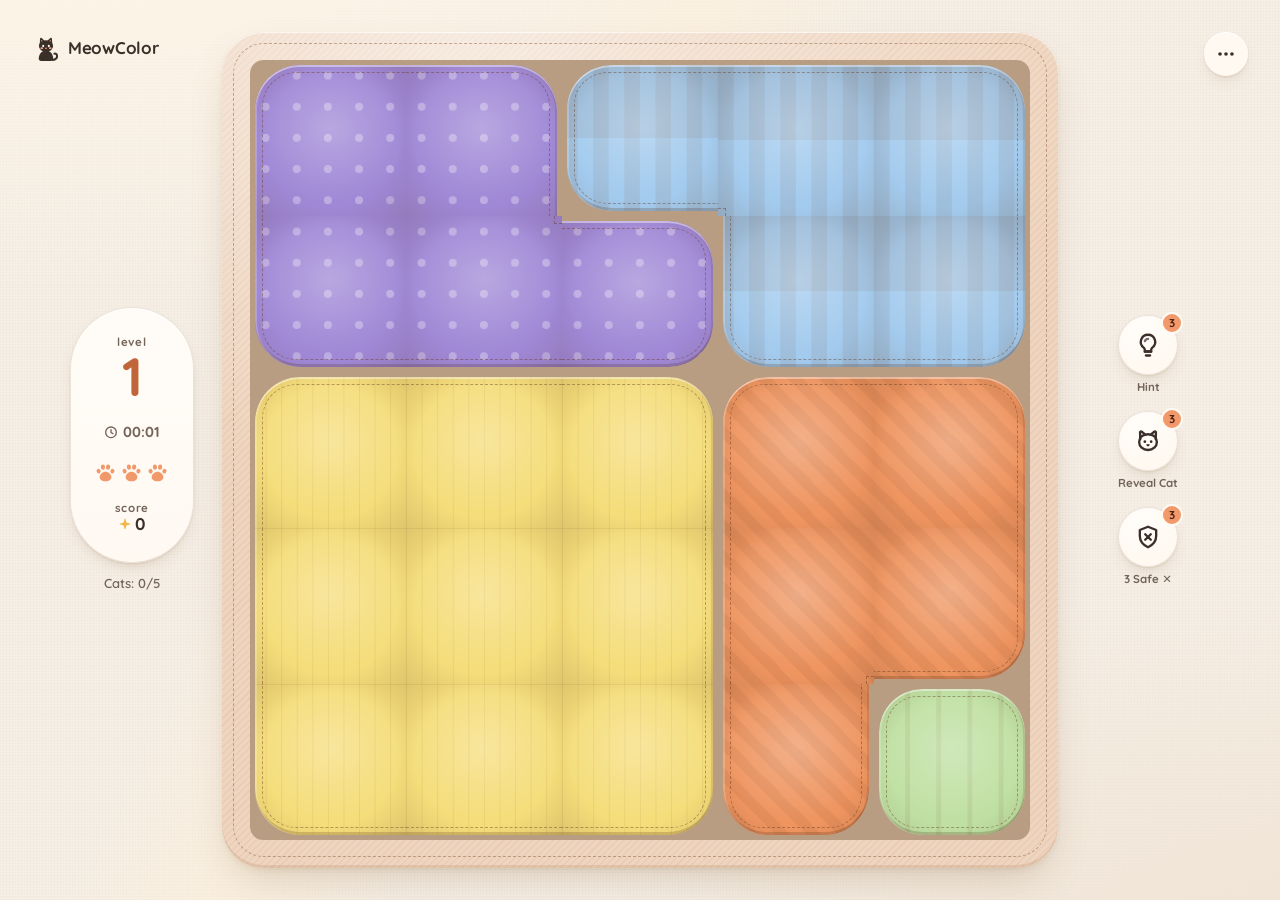
==== commit 57054109: "feat(design): seletor de tema Aconchego / Noite Junta as duas direções numa mesma estrutura (HUD e t" ====
--- a/index.html
+++ b/index.html
@@ -9,8 +9,9 @@
   <meta http-equiv="Content-Security-Policy" content="default-src 'self' https:; script-src 'self' https: blob:; worker-src 'self' blob:; style-src 'self' 'unsafe-inline' https:; img-src 'self' data: blob: https:; media-src 'self' data: blob: https:; connect-src 'self' https: wss:; frame-src https: http:; object-src 'none'; base-uri 'none'; form-action 'none'">
   <link rel="icon" type="image/png" href="icons/icon-192.png">
   <title>MeowColor</title>
-  <link rel="preload" href="fonts/quicksand-latin-wght.woff2" as="font" type="font/woff2" crossorigin>
+  <script src="theme.js"></script>
   <link rel="stylesheet" href="style.css">
+  <link rel="stylesheet" href="theme-night.css">
   <script src="https://game-cdn.poki.com/scripts/v2/poki-sdk.js"></script>
 </head>
 <body data-panel="game">
@@ -66,6 +67,8 @@
       <symbol id="i-grid" viewBox="0 0 24 24"><g fill="none" stroke="currentColor" stroke-width="2" stroke-linejoin="round"><rect x="4" y="4" width="6.5" height="6.5" rx="2"/><rect x="13.5" y="4" width="6.5" height="6.5" rx="2"/><rect x="4" y="13.5" width="6.5" height="6.5" rx="2"/><rect x="13.5" y="13.5" width="6.5" height="6.5" rx="2"/></g></symbol>
       <symbol id="i-book" viewBox="0 0 24 24"><g fill="none" stroke="currentColor" stroke-width="2" stroke-linecap="round" stroke-linejoin="round"><path d="M12 6.6C10.3 5 7.9 4.4 4.5 4.6v13.3c3.4-.2 5.8.4 7.5 2 1.7-1.6 4.1-2.2 7.5-2V4.6c-3.4-.2-5.8.4-7.5 2zM12 6.6v13.3"/></g></symbol>
       <symbol id="i-refresh" viewBox="0 0 24 24"><g fill="none" stroke="currentColor" stroke-width="2" stroke-linecap="round" stroke-linejoin="round"><path d="M19.2 12a7.2 7.2 0 1 1-2.1-5.1"/><path d="M19.4 4.6v3.6h-3.6"/></g></symbol>
+      <symbol id="i-sun" viewBox="0 0 24 24"><g fill="none" stroke="currentColor" stroke-width="2" stroke-linecap="round"><circle cx="12" cy="12" r="4.2"/><path d="M12 2.8v2.1M12 19.1v2.1M2.8 12h2.1M19.1 12h2.1M5.5 5.5l1.5 1.5M17 17l1.5 1.5M5.5 18.5 7 17M17 7l1.5-1.5"/></g></symbol>
+      <symbol id="i-moon" viewBox="0 0 24 24"><path d="M19.6 14.6A8 8 0 0 1 9.4 4.4a8 8 0 1 0 10.2 10.2z" fill="none" stroke="currentColor" stroke-width="2" stroke-linejoin="round"/></symbol>
       <symbol id="i-eraser" viewBox="0 0 24 24"><g fill="none" stroke="currentColor" stroke-width="2" stroke-linecap="round" stroke-linejoin="round"><path d="M9.4 19.5 4.6 14.7a1.6 1.6 0 0 1 0-2.3l7.8-7.8a1.6 1.6 0 0 1 2.3 0l4.7 4.7a1.6 1.6 0 0 1 0 2.3l-7.9 7.9zM20 19.5H9.4M8 10.9l5.1 5.1"/></g></symbol>
     </defs>
   </svg>
@@ -431,6 +434,10 @@
           <span class="set-label">Vibração</span><span class="set-switch" aria-hidden="true"></span>
         </button>
       </div>
+      <div class="theme-switch" role="group" data-i18n-attr="aria-label:theme.group" aria-label="Tema">
+        <button type="button" class="theme-btn" data-theme-set="cozy" aria-pressed="false"><svg class="ic" aria-hidden="true"><use href="#i-sun"/></svg><span data-i18n="theme.cozy">Aconchego</span></button>
+        <button type="button" class="theme-btn" data-theme-set="night" aria-pressed="false"><svg class="ic" aria-hidden="true"><use href="#i-moon"/></svg><span data-i18n="theme.night">Noite</span></button>
+      </div>
       <div class="lang-switch" role="group" data-i18n-attr="aria-label:lang.group" aria-label="Idioma">
         <button type="button" class="lang-btn" data-lang="pt" lang="pt" data-i18n-attr="aria-label:lang.pt;title:lang.pt" aria-label="Português" title="Português">PT</button>
         <button type="button" class="lang-btn" data-lang="en" lang="en" data-i18n-attr="aria-label:lang.en;title:lang.en" aria-label="English" title="English">EN</button>
--- a/style.css
+++ b/style.css
@@ -1,4 +1,4 @@
-﻿/* =====================================================================
+/* =====================================================================
  * MeowColor · "Almofada ao sol" (Cozy Minimal / Soft Pastel)
  * Tarde de domingo, manta de linho e luz dourada pela janela.
  * Tabuleiro = almofada capitonê: moldura de linho com pesponto tracejado
@@ -50,8 +50,8 @@
   --success: #7fb77e;
 
   /* tabuleiro */
-  --board-frame: #e8dccb;            /* linho */
-  --board-seam: #d6c3ab;             /* vinco entre as células */
+  --board-frame: #efd5bf;            /* viés da colcha: linho pêssego */
+  --board-seam: #b99d82;             /* vinco fundo entre os retalhos */
   --stitch: rgba(140, 98, 64, .5);   /* pesponto */
   --x-ink: rgba(59, 47, 42, .6);
   --x-wrong: #b23e3e;
@@ -289,11 +289,14 @@
 @keyframes toastIn { from { opacity: 0; transform: translateY(8px); } }
 
 /* =====================================================================
- * TABULEIRO — almofada capitonê
+ * TABULEIRO — colcha de retalhos
+ * Cada região é um retalho de tecido com cor e estampa próprias. Dentro da região as casas
+ * são gomos acolchoados emendados (sem vão); na divisa entre regiões o retalho recua,
+ * abre um vinco fundo e ganha um pesponto tracejado. A moldura é o viés da colcha.
  * ===================================================================== */
 #board, #sboard {
   --size: 7;
-  --frame: calc(var(--board) * .03);
+  --frame: calc(var(--board) * .034);
   --gap: calc(var(--board) * .0085 + 1px);
   position: relative;
   display: grid;
@@ -304,62 +307,136 @@
   margin: 0 auto;
   gap: var(--gap);
   padding: var(--frame);
-  border-radius: calc(var(--board) * .055);
-  /* vinco escuro só na área das células; moldura de linho em volta, com brilho de cima */
+  border-radius: calc(var(--board) * .05);
+  /* vinco (forro escuro) só sob as casas; viés pêssego-linho em volta, com sarja fina e brilho de cima */
   background:
     linear-gradient(var(--board-seam), var(--board-seam)) content-box,
-    radial-gradient(130% 90% at 30% 0%, rgba(255, 255, 255, .6), rgba(255, 255, 255, 0) 60%),
+    radial-gradient(130% 90% at 30% 0%, rgba(255, 255, 255, .55), rgba(255, 255, 255, 0) 60%),
+    repeating-linear-gradient(135deg, rgba(150, 90, 50, .07) 0 1.5px, transparent 1.5px 5px),
     var(--board-frame);
-  box-shadow: var(--shadow-board), inset 0 1px 0 rgba(255, 255, 255, .7), inset 0 -3px 0 rgba(150, 110, 75, .14);
+  box-shadow: var(--shadow-board), inset 0 1px 0 rgba(255, 255, 255, .7), inset 0 -3px 0 rgba(150, 100, 65, .16);
   container-type: inline-size;
   touch-action: none; user-select: none; -webkit-user-select: none;
 }
-/* pesponto tracejado na moldura */
+#board { gap: 0; }
+/* pesponto tracejado no viés */
 #board::before, #sboard::before {
   content: ""; position: absolute; pointer-events: none;
-  inset: calc(var(--frame) * .4);
+  inset: calc(var(--frame) * .38);
   border: 1.5px dashed var(--stitch);
-  border-radius: calc(var(--board) * .055 - var(--frame) * .4);
+  border-radius: calc(var(--board) * .05 - var(--frame) * .38);
 }
 #board.locked .cell { cursor: default; }
-#board.lost { filter: saturate(.55); transition: filter .8s ease; }
+#board.lost { filter: saturate(.5); transition: filter .8s ease; }
 #board.won { animation: winSat 1.4s ease-out; }
-@keyframes winSat { 35% { filter: saturate(1.35) brightness(1.04); } }
-
+@keyframes winSat { 35% { filter: saturate(1.3) brightness(1.05); } }
+
+/* A casa é só o alvo de toque (sempre a casa inteira); quem desenha é o .patch */
 .cell {
   --cell: calc((var(--board) - 2 * var(--frame)) / var(--size));
+  --s: clamp(1.5px, calc(var(--cell) * .065), 5px);           /* recuo na divisa: vinco = 2 × --s */
+  --k: clamp(2.5px, calc(var(--cell) * .08), 7px);            /* distância do pesponto à borda */
+  --t: 0; --r: 0; --b: 0; --l: 0;
+  --pat: rgba(110, 60, 30, .085);                             /* tinta da estampa */
+  --stitch-c: rgba(95, 55, 30, .42);
+  /* cantos arredondados só onde duas divisas se encontram (canto externo do retalho) */
+  --rtl: calc(var(--t) * var(--l) * 30%);
+  --rtr: calc(var(--t) * var(--r) * 30%);
+  --rbr: calc(var(--b) * var(--r) * 30%);
+  --rbl: calc(var(--b) * var(--l) * 30%);
+  --inset: calc(var(--t) * var(--s)) calc(var(--r) * var(--s)) calc(var(--b) * var(--s)) calc(var(--l) * var(--s));
   position: relative;
   display: grid; place-items: center;
   min-width: 0; min-height: 0;
-  border-radius: 22%;
   cursor: pointer; user-select: none;
-  /* "estofado": brilho difuso em cima-esquerda e sombra suave embaixo (sobre a cor da região, inline) */
+  transition: filter .18s;
+}
+.cell.et { --t: 1; } .cell.er { --r: 1; } .cell.eb { --b: 1; } .cell.el { --l: 1; }
+
+.patch {
+  position: absolute; inset: var(--inset); pointer-events: none;
+  border-radius: var(--rtl) var(--rtr) var(--rbr) var(--rbl);
+  background-color: var(--fab, var(--surface-2));
+  /* gomo acolchoado (brilho no meio, vinco suave nas emendas internas) + estampa do tecido */
   background-image:
-    radial-gradient(120% 95% at 30% 16%, rgba(255, 255, 255, .36), rgba(255, 255, 255, 0) 58%),
-    linear-gradient(180deg, rgba(255, 255, 255, .05), rgba(80, 45, 20, .1));
+    radial-gradient(75% 70% at 50% 42%, rgba(255, 255, 255, .26), rgba(255, 255, 255, 0) 70%),
+    radial-gradient(farthest-corner at 50% 50%, rgba(70, 35, 15, 0) 62%, rgba(70, 35, 15, .13) 100%),
+    var(--fabric, none);
+  background-size: 100% 100%, 100% 100%, var(--fabric-size, auto);
+  /* a estampa fica ancorada no canto da casa, então continua de um gomo para o outro */
+  background-position: 0 0, 0 0, calc(var(--l) * var(--s) * -1) calc(var(--t) * var(--s) * -1);
+  /* relevo só nas divisas: luz em cima/esquerda, sombra embaixo/direita */
   box-shadow:
-    inset 0 calc(var(--cell) * .045) calc(var(--cell) * .06) rgba(255, 255, 255, .42),
-    inset 0 calc(var(--cell) * -.07) calc(var(--cell) * .09) rgba(90, 50, 20, .17),
-    0 1px 1.5px rgba(110, 70, 40, .2);
-  transition: transform .18s var(--ease-out), filter .18s;
-}
-#sboard .cell { background-color: var(--surface-2); }
-/* camada de realce (gato fixo / erro) sem animar box-shadow */
-.cell::after { content: ""; position: absolute; inset: 0; border-radius: inherit; pointer-events: none; opacity: 0; }
-.cell.has-cat::after { background: radial-gradient(circle at 50% 58%, rgba(255, 250, 240, .42), rgba(255, 250, 240, 0) 70%); opacity: 1; }
+    inset 0 calc(var(--t) * 2px) 0 rgba(255, 255, 255, .42),
+    inset calc(var(--l) * 2px) 0 0 rgba(255, 255, 255, .22),
+    inset 0 calc(var(--b) * -3px) 0 rgba(70, 35, 15, .2),
+    inset calc(var(--r) * -2px) 0 0 rgba(70, 35, 15, .12);
+}
+/* pesponto: tracejado paralelo às divisas, só nos lados que são divisa */
+.patch::before {
+  content: ""; position: absolute;
+  inset: calc(var(--t) * var(--k)) calc(var(--r) * var(--k)) calc(var(--b) * var(--k)) calc(var(--l) * var(--k));
+  border-style: dashed; border-color: var(--stitch-c);
+  border-width: calc(var(--t) * 1.4px) calc(var(--r) * 1.4px) calc(var(--b) * 1.4px) calc(var(--l) * 1.4px);
+  border-radius: calc(var(--t) * var(--l) * 24%) calc(var(--t) * var(--r) * 24%) calc(var(--b) * var(--r) * 24%) calc(var(--b) * var(--l) * 24%);
+}
+
+/* canto côncavo: um "L" de pesponto liga as costuras dos dois vizinhos (um canto por casa basta na prática) */
+.cell:is(.ctl, .ctr, .cbr, .cbl) .patch::after {
+  content: ""; position: absolute; width: var(--k); height: var(--k);
+  border: 0 dashed var(--stitch-c);
+}
+.cell.ctl .patch::after { top: 0; left: 0; border-right-width: 1.4px; border-bottom-width: 1.4px; }
+.cell.ctr:not(.ctl) .patch::after { top: 0; right: 0; border-left-width: 1.4px; border-bottom-width: 1.4px; }
+.cell.cbr:not(.ctl, .ctr) .patch::after { bottom: 0; right: 0; border-left-width: 1.4px; border-top-width: 1.4px; }
+.cell.cbl:not(.ctl, .ctr, .cbr) .patch::after { bottom: 0; left: 0; border-right-width: 1.4px; border-top-width: 1.4px; }
+
+/* Estampas (uma por tecido; baixo contraste para não brigar com o ✕ e o gato) */
+.cell[data-f] { --u: calc(var(--cell) / 5); }
+.cell[data-f="0"] { --fabric: linear-gradient(90deg, var(--pat) 50%, transparent 0), linear-gradient(var(--pat) 50%, transparent 0); --fabric-size: var(--u) var(--u); }   /* xadrez vichy */
+.cell[data-f="1"] { --fabric: radial-gradient(circle, rgba(255, 255, 255, .3) 17%, transparent 20%); --fabric-size: var(--u) var(--u); }                              /* poá */
+.cell[data-f="2"] { --fabric: linear-gradient(45deg, var(--pat) 25%, transparent 25% 50%, var(--pat) 50% 75%, transparent 75%); --fabric-size: var(--u) var(--u); }  /* listra diagonal */
+.cell[data-f="3"] { --fabric: linear-gradient(90deg, var(--pat) 1px, transparent 1px), linear-gradient(var(--pat) 1px, transparent 1px); --fabric-size: calc(var(--u) / 2) calc(var(--u) / 2); }   /* linho */
+.cell[data-f="4"] { --fabric: linear-gradient(90deg, var(--pat) 0 16%, transparent 16%); --fabric-size: var(--u) var(--u); }                                         /* risca de giz */
+.cell[data-f="5"] { --fabric: linear-gradient(45deg, var(--pat) 25%, transparent 25% 50%, var(--pat) 50% 75%, transparent 75%); --fabric-size: calc(var(--u) / 2.5) calc(var(--u) / 2.5); }   /* sarja (jeans) */
+.cell[data-f="6"] { --fabric: linear-gradient(var(--pat) 0 30%, transparent 30%); --fabric-size: var(--u) var(--u); }                                                 /* listra horizontal */
+.cell[data-f="7"] { --fabric: radial-gradient(circle, rgba(255, 255, 255, .42) 22%, transparent 26%); --fabric-size: calc(var(--u) / 1.6) calc(var(--u) / 1.6); }  /* poá miúdo */
+.cell[data-f="8"] { --fabric: linear-gradient(90deg, var(--pat) 0 45%, transparent 45%); --fabric-size: calc(var(--u) / 2) var(--u); }                               /* veludo cotelê */
+.cell[data-f="9"] { --fabric: linear-gradient(45deg, var(--pat) 25%, transparent 25% 75%, var(--pat) 75%), linear-gradient(-45deg, var(--pat) 25%, transparent 25% 75%, var(--pat) 75%); --fabric-size: var(--u) var(--u); }   /* losangos */
+.cell[data-f="11"] { --fabric: radial-gradient(circle, var(--pat) 17%, transparent 20%); --fabric-size: var(--u) var(--u); }
+/* Tecidos escuros: estampa clara e gato/✕ "bordados" em creme */
+.cell[data-f="5"], .cell[data-f="8"], .cell[data-f="11"] {
+  --pat: rgba(255, 246, 234, .12);
+  --stitch-c: rgba(255, 244, 228, .55);
+  --cat-ink: #fff2df; --cat-eye: #3b2f2a; --cat-blush: #f2a58f;
+  --x-ink: rgba(255, 244, 228, .9); --x-thread: rgba(255, 255, 255, .5); --x-wrong: #ffb4a6;
+  --cat-lip: rgba(40, 20, 10, .35);
+}
+
+#sboard .cell { border-radius: 22%; background-color: var(--surface-2); }
+/* camada de realce (gato fixo / erro) com o mesmo contorno do retalho; não anima box-shadow */
+.cell::after {
+  content: ""; position: absolute; inset: var(--inset); pointer-events: none; opacity: 0;
+  border-radius: var(--rtl) var(--rtr) var(--rbr) var(--rbl);
+}
+#sboard .cell::after { inset: 0; border-radius: inherit; }
+.cell.has-cat::after { background: radial-gradient(circle at 50% 58%, rgba(255, 250, 240, .4), rgba(255, 250, 240, 0) 70%); opacity: 1; }
 @media (hover: hover) {
-  #board:not(.locked) .cell:not(.has-cat):hover { transform: translateY(-1px); filter: brightness(1.05); }
+  #board:not(.locked) .cell:not(.has-cat):hover { filter: brightness(1.06); }
   #sboard .cell:hover { filter: brightness(1.06); }
 }
 
-/* Símbolos: ✕ desenhado e gato em SVG */
+/* Símbolos: ✕ em ponto-cruz e gato aplicado (SVG) */
 .sym { position: absolute; inset: 0; z-index: 1; display: grid; place-items: center; pointer-events: none; }
 .sym[hidden] { display: none; }
 .sym-x, .sym-cat { display: none; overflow: visible; }
-.sym.x .sym-x { display: block; width: 56%; height: 56%; }
-.sym.cat .sym-cat { display: block; width: 88%; height: 88%; margin-top: 4%; color: var(--cat-ink); filter: drop-shadow(0 calc(var(--cell) * .03) 0 rgba(255, 248, 236, .6)); }
-.sym-x path { fill: none; stroke: var(--x-ink); stroke-width: 3; stroke-linecap: round; stroke-dasharray: 1; stroke-dashoffset: 0; }
-.sym.wrong path { stroke: var(--x-wrong); stroke-width: 3.2; }
+.sym-cat, .modal-cat, .brand-mark, .mini-cat { fill: currentColor; }   /* o gato do sprite herda a cor */
+.sym.x .sym-x { display: block; width: 54%; height: 54%; }
+.sym.cat .sym-cat { display: block; width: 88%; height: 88%; margin-top: 4%; color: var(--cat-ink); filter: drop-shadow(0 calc(var(--cell) * .03) 0 var(--cat-lip, rgba(255, 248, 236, .6))); }
+.sym-x path { fill: none; stroke: var(--x-ink); stroke-width: 3.4; stroke-linecap: round; stroke-dasharray: 1; stroke-dashoffset: 0; }
+.sym-x path.thread { stroke: var(--x-thread, rgba(255, 240, 225, .4)); stroke-width: 1; }
+.sym.wrong path { stroke: var(--x-wrong); stroke-width: 3.6; }
+.sym.wrong path.thread { stroke: rgba(255, 220, 210, .45); stroke-width: 1; }
 .sym.x .x1 { animation: drawStroke 90ms ease-out both; }
 .sym.x .x2 { animation: drawStroke 90ms 90ms ease-out both; }
 @keyframes drawStroke { from { stroke-dashoffset: 1; } }
@@ -421,11 +498,13 @@
 
 /* Realce temporário das dicas (::before: ::after já serve ao gato e ao erro) */
 .cell.hint-glow::before, .cell.hint-target::before {
-  content: ""; position: absolute; inset: 0; z-index: 2; pointer-events: none; border-radius: inherit;
+  content: ""; position: absolute; inset: var(--inset); z-index: 2; pointer-events: none;
+  border-radius: max(18%, var(--rtl)) max(18%, var(--rtr)) max(18%, var(--rbr)) max(18%, var(--rbl));
   animation: hintPulse .8s ease-in-out infinite alternate;
 }
-.cell.hint-glow::before { border: 3px solid var(--honey); background: rgba(255, 214, 120, .32); }
-.cell.hint-target::before { border: 3px solid #fff; background: rgba(255, 255, 255, .5); }
+/* alinhavo: costura provisória tracejada, como quem marca o tecido antes de costurar */
+.cell.hint-glow::before { border: 2.5px dashed #b5781a; background: rgba(255, 214, 120, .38); }
+.cell.hint-target::before { border: 2.5px dashed #fff; background: rgba(255, 255, 255, .45); }
 @keyframes hintPulse { from { opacity: .45; } to { opacity: 1; } }
 
 /* Pop-out de pontos: fixo na viewport e sem capturar toques */
@@ -599,6 +678,17 @@
 }
 .lang-btn.active { background: var(--accent-soft); border-color: var(--accent); color: var(--accent-ink); }
 
+/* Tema: Aconchego (este arquivo) ou Noite (theme-night.css) */
+.theme-switch { display: flex; gap: 6px; margin-top: 8px; }
+.theme-btn {
+  flex: 1; display: inline-flex; align-items: center; justify-content: center; gap: 6px;
+  min-height: 40px; padding: 0 10px; border: 1.5px solid transparent; border-radius: 12px;
+  background: var(--surface-2); color: var(--text-2); font-size: 13.5px; font-weight: 700; cursor: pointer;
+  transition: background .15s, color .15s;
+}
+.theme-btn .ic { width: 18px; height: 18px; }
+.theme-btn.active { background: var(--accent-soft); border-color: var(--accent); color: var(--accent-ink); }
+
 .rules { list-style: none; margin: 0; padding: 0; display: grid; gap: 4px; }
 .rules li { position: relative; padding: 6px 0 6px 28px; font-weight: 600; line-height: 1.35; }
 .rules li::before {
@@ -775,16 +865,16 @@
   display: flex; align-items: center; justify-content: center; min-width: 0; min-height: 44px;
   border-radius: 9px; background: var(--surface-1); color: var(--text-1); font-weight: 700;
 }
-.candidate.blue { background: #aecadd !important; }
-.candidate.gold { background: #f4c944 !important; }
-.candidate.green { background: #b5d87c !important; }
+.candidate.blue { background: #a3cbee !important; }
+.candidate.gold { background: #f5dd7a !important; }
+.candidate.green { background: #bfe0a2 !important; }
 .eliminated { color: var(--x-ink) !important; font-size: 1.2rem; }
 .legend { display: flex; justify-content: center; flex-wrap: wrap; gap: .35rem .8rem; margin-top: .7rem; color: var(--text-2); font-size: .74rem; font-weight: 600; }
 .legend > span { display: inline-flex; align-items: center; gap: .3rem; }
 .legend-dot { display: inline-block; width: .7rem; height: .7rem; border-radius: 50%; background: var(--surface-3); }
-.legend-dot.blue { background: #aecadd; }
-.legend-dot.gold { background: #f4c944; }
-.legend-dot.green { background: #b5d87c; }
+.legend-dot.blue { background: #a3cbee; }
+.legend-dot.gold { background: #f5dd7a; }
+.legend-dot.green { background: #bfe0a2; }
 .legend-cross { color: var(--x-ink); font-style: normal; font-weight: 700; }
 .pair-demo { grid-template-columns: 1rem repeat(4, minmax(0, 1fr)); }
 .pair-demo .row-label { display: flex; align-items: center; justify-content: center; color: var(--text-2); font-size: .7rem; font-weight: 700; }
@@ -794,7 +884,7 @@
 .neighborhood { grid-template-columns: repeat(3, 1fr); width: 150px; }
 .neighborhood > span { min-height: 38px; }
 .blocked { color: var(--danger-ink) !important; background: var(--danger-soft) !important; }
-.cat-cell { background: #fabb7c !important; }
+.cat-cell { background: #ef9560 !important; }
 .mini-cat { width: 74%; height: 74%; margin-top: 8%; color: var(--cat-ink); overflow: visible; }
 
 /* ---------- Resolve Nível (dev) ---------- */
--- a/theme-night.css
+++ b/theme-night.css
@@ -0,0 +1,475 @@
+/* =====================================================================
+ * MeowColor · tema "Noite" (Crisp Dark / Vitrine noturna)
+ * Mesma estrutura do tema base (style.css, "Almofada ao sol"): só troca a pele.
+ * Uma galeria escura; o tabuleiro é uma placa de vidro colorido iluminada por um spot.
+ * Tudo aqui vale só com <html data-theme="night"> (ver theme.js).
+ * ===================================================================== */
+
+/* ---------- Fontes self-hosted (SIL OFL 1.1, ver fonts/OFL-*.txt). Só baixam se o tema estiver ativo. ---------- */
+@font-face {
+  font-family: "MC Inter";
+  src: url("fonts/inter-var-latin.woff2") format("woff2");
+  font-weight: 100 900;
+  font-style: normal;
+  font-display: swap;
+}
+@font-face {
+  font-family: "MC Mono";
+  src: url("fonts/jetbrains-mono-var-latin.woff2") format("woff2");
+  font-weight: 100 800;
+  font-style: normal;
+  font-display: swap;
+}
+
+/* ---------- Tokens ---------- */
+:root[data-theme="night"] {
+  color-scheme: dark;
+
+  --bg: #0e0d14;
+  --bg-spot: #1a1726;
+  --bg-light: #0e0d14;
+  --bg-shade: #0e0d14;
+  --surface-1: #16141f;                /* cartões e menus: sólidos para leitura */
+  --surface-2: #211e2d;                /* botões em repouso */
+  --surface-3: #2c2939;                /* hover / pressionado / vazio */
+  --glass: rgba(255, 255, 255, .04);
+  --line: rgba(255, 255, 255, .08);
+  --line-strong: rgba(255, 255, 255, .16);
+
+  --text-1: #eceaf5;
+  --text-2: #8c88a3;
+  --text-3: #5d5a74;
+
+  --accent: #ffb38a;
+  --accent-soft: rgba(255, 179, 138, .12);
+  --accent-deep: #ffb38a;
+  --accent-ink: #2a160b;
+  --honey: #ffd27a;
+  --danger: #ff5c7a;
+  --danger-soft: rgba(255, 92, 122, .14);
+  --danger-ink: #ff8da2;
+  --success: #7ee2b0;
+
+  --board-frame: #16141f;
+  --board-seam: #0b0a11;
+  --stitch: rgba(255, 255, 255, .035);
+  --x-ink: #eceaf5;
+  --x-wrong: var(--danger);
+  --ink: #12101a;                      /* gato sobre a casa acesa */
+  --cat-ink: var(--ink);
+  --cat-eye: #eceaf5;
+  --cat-inner: rgba(255, 255, 255, .25);
+  --cat-blush: rgba(255, 255, 255, .18);
+
+  --radius-s: 8px;
+  --radius-m: 12px;
+  --radius-l: 18px;
+  --shadow-soft: inset 0 1px 0 rgba(255, 255, 255, .06);
+  --shadow-press: inset 0 1px 0 rgba(255, 255, 255, .04);
+  --shadow-board: 0 20px 40px -20px rgba(0, 0, 0, .9);
+  --shadow-pop: 0 24px 64px -20px rgba(0, 0, 0, .85), 0 2px 8px rgba(0, 0, 0, .35);
+  --ease-out: cubic-bezier(.2, .8, .2, 1);
+  --blur: 16px;
+
+  --font: "MC Inter", "Inter", system-ui, -apple-system, "Segoe UI", Roboto, sans-serif;
+  --font-num: "MC Mono", "JetBrains Mono", ui-monospace, "SF Mono", Menlo, Consolas, monospace;
+  --chevron: url("data:image/svg+xml,%3Csvg xmlns='http://www.w3.org/2000/svg' viewBox='0 0 24 24'%3E%3Cpath d='M7 10l5 5 5-5' fill='none' stroke='%238c88a3' stroke-width='2.4' stroke-linecap='round' stroke-linejoin='round'/%3E%3C/svg%3E");
+}
+
+/* ---------- Base ---------- */
+[data-theme="night"] body { background: var(--bg); font-weight: 400; -moz-osx-font-smoothing: grayscale; }
+[data-theme="night"] :focus-visible { outline: 2px solid var(--accent); outline-offset: 2px; }
+[data-theme="night"] h1, [data-theme="night"] h2, [data-theme="night"] h3, [data-theme="night"] h4 { font-weight: 650; letter-spacing: -.02em; }
+[data-theme="night"] a { color: var(--accent); border-bottom-color: rgba(255, 179, 138, .35); }
+[data-theme="night"] a:hover { color: #ffd9c4; border-bottom-color: #ffd9c4; }
+
+[data-theme="night"] .brand { font-weight: 650; letter-spacing: -.02em; }
+[data-theme="night"] .brand-mark { color: var(--accent); --cat-eye: var(--bg); --cat-blush: transparent; --cat-inner: transparent; filter: drop-shadow(0 0 8px rgba(255, 179, 138, .45)); }
+
+/* Botões: vidro com borda de 1px no lugar das almofadas */
+[data-theme="night"] .icon-btn,
+[data-theme="night"] .pill-btn {
+  background: var(--surface-2); border: 1px solid var(--line); box-shadow: var(--shadow-soft);
+}
+[data-theme="night"] .icon-btn { border-radius: var(--radius-m); }
+[data-theme="night"] .pill-btn { border-radius: var(--radius-m); font-weight: 600; }
+[data-theme="night"] .icon-btn[aria-expanded="true"] { background: var(--surface-2); border-color: rgba(255, 179, 138, .6); color: var(--accent); }
+@media (hover: hover) {
+  [data-theme="night"] .icon-btn:hover,
+  [data-theme="night"] .pill-btn:hover { background: var(--surface-3); border-color: rgba(255, 179, 138, .45); }
+  [data-theme="night"] .icon-btn[aria-expanded="true"]:hover { background: var(--surface-3); }
+}
+
+/* Vidro dos trilhos (com plano B sólido onde backdrop-filter não existe) */
+[data-theme="night"] .hud,
+[data-theme="night"] .pu-disc { background: var(--surface-1); border: 1px solid var(--line); box-shadow: var(--shadow-soft); }
+@supports ((backdrop-filter: blur(1px)) or (-webkit-backdrop-filter: blur(1px))) {
+  [data-theme="night"] .hud,
+  [data-theme="night"] .pu-disc {
+    background: var(--glass);
+    -webkit-backdrop-filter: blur(var(--blur)) saturate(140%);
+    backdrop-filter: blur(var(--blur)) saturate(140%);
+  }
+}
+
+/* ---------- Spot de luz atrás do tabuleiro; ::after é o spot colorido que se abre na vitória ---------- */
+[data-theme="night"] #game.active { isolation: isolate; }
+[data-theme="night"] #game::before,
+[data-theme="night"] #game::after {
+  content: ""; position: absolute; inset: 0; z-index: -1; pointer-events: none;
+}
+[data-theme="night"] #game::before {
+  background: radial-gradient(ellipse 62% 58% at 50% 50%, var(--bg-spot) 0%, rgba(26, 23, 38, .55) 45%, rgba(14, 13, 20, 0) 75%);
+}
+[data-theme="night"] #game::after {
+  background: radial-gradient(circle at 50% 50%, rgb(var(--glow-rgb, 255 179 138) / .26) 0%, rgb(var(--glow-rgb, 255 179 138) / .08) 32%, rgba(14, 13, 20, 0) 58%);
+  opacity: 0; transform: scale(.45);
+  transition: opacity .9s var(--ease-out), transform 1.4s var(--ease-out);
+}
+[data-theme="night"] #game.spot-open::after { opacity: 1; transform: scale(1.3); }
+
+/* ---------- HUD: painel de vidro; rótulos em caixa-alta, números mono ---------- */
+[data-theme="night"] .hud { border-radius: var(--radius-l); }
+[data-theme="night"] .level-info-label {
+  font-size: 9.5px; font-weight: 600; letter-spacing: .16em; text-transform: uppercase; color: var(--text-2);
+}
+[data-theme="night"] .level-info .level-info-value {
+  font-family: var(--font-num); font-weight: 500; letter-spacing: -.04em; color: var(--text-1);
+}
+[data-theme="night"] .timer { font-family: var(--font-num); font-weight: 500; font-size: 14px; color: var(--text-1); }
+[data-theme="night"] .timer .ic { color: var(--text-2); }
+[data-theme="night"] .score-line .ic { color: var(--accent); }
+[data-theme="night"] .score-info .level-info-value { font-family: var(--font-num); font-weight: 600; }
+[data-theme="night"] .status { font-family: var(--font-num); font-weight: 500; font-size: 11.5px; letter-spacing: .04em; }
+
+/* Vidas = LEDs que piscam e apagam */
+[data-theme="night"] .lives { gap: 5px; align-items: center; min-height: 17px; }
+[data-theme="night"] .paw {
+  --paw: auto; width: 14px; height: 5px; border-radius: 2px;
+  background: var(--accent); box-shadow: 0 0 8px rgba(255, 179, 138, .6);
+  transition: background-color .25s, box-shadow .25s;
+}
+[data-theme="night"] .paw-svg { display: none; }
+[data-theme="night"] .paw.lost { background: rgba(255, 255, 255, .1); box-shadow: none; }
+[data-theme="night"] .paw.drop { animation: ledOff .6s steps(1, end); }
+
+/* ---------- Power-ups: quadrados de vidro, contador como sobrescrito ---------- */
+[data-theme="night"] .pu-disc { border-radius: var(--radius-m); transition: transform .12s var(--ease-out), border-color .15s, background-color .15s; }
+[data-theme="night"] .pu-label { font-weight: 500; font-size: 10.5px; }
+[data-theme="night"] .pu-badge {
+  top: 4px; right: 5px; min-width: 0; height: auto; padding: 0; border: 0; border-radius: 0;
+  background: none; color: var(--accent);
+  font-family: var(--font-num); font-size: 10.5px; font-weight: 600;
+}
+[data-theme="night"] .pu-btn.empty .pu-disc { background: transparent; border: 1px dashed var(--line-strong); }
+[data-theme="night"] .pu-btn.empty .pu-badge { background: none; color: var(--honey); }
+@media (hover: hover) {
+  [data-theme="night"] .pu-btn:hover .pu-disc { transform: none; border-color: rgba(255, 179, 138, .45); background-color: rgba(255, 179, 138, .06); }
+  [data-theme="night"] .pu-btn:hover .pu-icon { color: #ffd9c4; }
+}
+
+[data-theme="night"] .hint-msg {
+  background: var(--surface-raised, #1c1a27); color: var(--text-1); border: 1px solid rgba(255, 210, 122, .35);
+  font-weight: 500;
+}
+
+/* =====================================================================
+ * TABULEIRO — "placa de vidro com costuras de luz"
+ * Cada região é uma peça de vidro colorido translúcido; o contorno é um fio de luz na própria cor,
+ * separado das vizinhas por uma costura escura. Só os cantos externos da região são arredondados.
+ * Com gato, a região inteira acende e a casa do gato vira a lâmpada.
+ * Usa a mesma marcação do tema base: .cell (alvo de toque) > .patch (o vidro) + .sym.
+ *   .patch::before = camada de efeitos (pulso / respiração / varredura da vitória)
+ *   .patch::after  = cantos côncavos (quadradinho de costura + o fio dobrando a esquina)
+ * ===================================================================== */
+[data-theme="night"] #board,
+[data-theme="night"] #sboard {
+  --frame: calc(var(--board) * .012 + 2px);
+  border-radius: 18px;
+  background:
+    linear-gradient(180deg, rgba(255, 255, 255, .05) 0%, rgba(255, 255, 255, 0) 38%),
+    radial-gradient(120% 90% at 50% 0%, #15131f 0%, #0a0910 70%);
+  box-shadow:
+    0 0 0 1px rgba(255, 255, 255, .1),
+    inset 0 1px 0 rgba(255, 255, 255, .1),
+    0 40px 90px -30px rgb(var(--glow-rgb, 255 179 138) / .55),
+    0 0 60px -20px rgb(var(--glow-rgb, 255 179 138) / .35),
+    0 20px 40px -20px rgba(0, 0, 0, .9);
+}
+/* filete gravado de precisão, 3px para dentro do aro */
+[data-theme="night"] #board::before,
+[data-theme="night"] #sboard::before {
+  inset: 3px; border: 1px solid rgba(255, 255, 255, .035); border-radius: 15px;
+}
+[data-theme="night"] #board.lost { filter: saturate(.55) brightness(.88); }
+[data-theme="night"] #board.won { animation: none; }
+[data-theme="night"] #board.shake { animation: microShake .14s linear, aberration .2s linear; }
+
+[data-theme="night"] #board .cell {
+  --s: max(1.5px, calc(var(--cell) * .045));             /* metade da costura entre regiões */
+  --rr: calc(var(--cell) * .22);                          /* raio dos cantos externos da região */
+  --w: max(1.25px, calc(var(--cell) * .04));              /* espessura do fio de luz */
+  --rtl: calc(var(--t) * var(--l) * var(--rr));
+  --rtr: calc(var(--t) * var(--r) * var(--rr));
+  --rbr: calc(var(--b) * var(--r) * var(--rr));
+  --rbl: calc(var(--b) * var(--l) * var(--rr));
+  --fill-a: .32;
+  --edge-a: .78;
+  --inner-a: 0;
+  --ctl: 0; --ctr: 0; --cbr: 0; --cbl: 0;
+  transition: none;
+}
+[data-theme="night"] #board .cell.ctl { --ctl: 1; }
+[data-theme="night"] #board .cell.ctr { --ctr: 1; }
+[data-theme="night"] #board .cell.cbr { --cbr: 1; }
+[data-theme="night"] #board .cell.cbl { --cbl: 1; }
+
+[data-theme="night"] #board .patch {
+  overflow: hidden;
+  background-color: transparent;
+  background-image:
+    linear-gradient(180deg, rgb(var(--c-rgb, 58 55 80) / .07), rgb(var(--c-rgb, 58 55 80) / 0) 60%),
+    linear-gradient(rgb(var(--c-rgb, 58 55 80) / var(--fill-a)), rgb(var(--c-rgb, 58 55 80) / var(--fill-a)));
+  background-size: 100% 100%, 100% 100%;
+  background-position: 0 0, 0 0;
+  box-shadow:
+    inset 0 calc(var(--t) * var(--w)) 0 rgb(var(--c-rgb, 58 55 80) / var(--edge-a)),
+    inset calc(var(--r) * var(--w) * -1) 0 0 rgb(var(--c-rgb, 58 55 80) / var(--edge-a)),
+    inset 0 calc(var(--b) * var(--w) * -1) 0 rgb(var(--c-rgb, 58 55 80) / var(--edge-a)),
+    inset calc(var(--l) * var(--w)) 0 0 rgb(var(--c-rgb, 58 55 80) / var(--edge-a)),
+    inset calc((1 - var(--r)) * -1px) 0 0 rgba(255, 255, 255, .055),      /* linha capilar interna */
+    inset 0 calc((1 - var(--b)) * -1px) 0 rgba(255, 255, 255, .055),
+    inset 0 0 calc(var(--cell) * .45) rgb(var(--c-rgb, 58 55 80) / var(--inner-a));
+}
+/* camada de efeitos */
+[data-theme="night"] #board .patch::before {
+  inset: 0; border: 0; border-radius: inherit; opacity: 0;
+  background: rgb(var(--c-rgb, 255 255 255));
+}
+[data-theme="night"] #board .cell.fx-pulse .patch::before { animation: fxPulse .5s ease-out var(--d, 0ms) both; }
+[data-theme="night"] #board .cell.fx-breath .patch::before { animation: fxBreath 1.1s ease-in-out var(--d, 0ms) both; }
+[data-theme="night"] #board.won .cell .patch::before {
+  background: linear-gradient(135deg, rgba(255, 255, 255, 0) 15%, rgba(255, 255, 255, .9) 50%, rgba(255, 255, 255, 0) 85%);
+  animation: fxSweep .7s var(--ease-out) calc(var(--i, 0) * 34ms) both;
+}
+/* cantos côncavos: camadas com tamanho multiplicado pelas flags (0 = invisível) */
+[data-theme="night"] #board .cell .patch::after {
+  --k: rgb(var(--c-rgb, 58 55 80) / var(--edge-a));
+  --g: #0b0a11;
+  content: ""; position: absolute; inset: 0; top: 0; left: 0; right: 0; bottom: 0; width: auto; height: auto;
+  border: 0; pointer-events: none;
+  background-repeat: no-repeat;
+  background-image:
+    linear-gradient(var(--g), var(--g)), linear-gradient(var(--k), var(--k)), linear-gradient(var(--k), var(--k)),
+    linear-gradient(var(--g), var(--g)), linear-gradient(var(--k), var(--k)), linear-gradient(var(--k), var(--k)),
+    linear-gradient(var(--g), var(--g)), linear-gradient(var(--k), var(--k)), linear-gradient(var(--k), var(--k)),
+    linear-gradient(var(--g), var(--g)), linear-gradient(var(--k), var(--k)), linear-gradient(var(--k), var(--k));
+  background-position:
+    left 0 top 0, left var(--s) top 0, left 0 top var(--s),
+    right 0 top 0, right var(--s) top 0, right 0 top var(--s),
+    left 0 bottom 0, left var(--s) bottom 0, left 0 bottom var(--s),
+    right 0 bottom 0, right var(--s) bottom 0, right 0 bottom var(--s);
+  background-size:
+    calc(var(--ctl) * var(--s)) calc(var(--ctl) * var(--s)),
+    calc(var(--ctl) * var(--w)) calc(var(--ctl) * (var(--s) + var(--w))),
+    calc(var(--ctl) * (var(--s) + var(--w))) calc(var(--ctl) * var(--w)),
+    calc(var(--ctr) * var(--s)) calc(var(--ctr) * var(--s)),
+    calc(var(--ctr) * var(--w)) calc(var(--ctr) * (var(--s) + var(--w))),
+    calc(var(--ctr) * (var(--s) + var(--w))) calc(var(--ctr) * var(--w)),
+    calc(var(--cbl) * var(--s)) calc(var(--cbl) * var(--s)),
+    calc(var(--cbl) * var(--w)) calc(var(--cbl) * (var(--s) + var(--w))),
+    calc(var(--cbl) * (var(--s) + var(--w))) calc(var(--cbl) * var(--w)),
+    calc(var(--cbr) * var(--s)) calc(var(--cbr) * var(--s)),
+    calc(var(--cbr) * var(--w)) calc(var(--cbr) * (var(--s) + var(--w))),
+    calc(var(--cbr) * (var(--s) + var(--w))) calc(var(--cbr) * var(--w));
+}
+
+/* região com gato: o vidro acende por dentro e o fio fica pleno */
+[data-theme="night"] #board .cell.lit { --fill-a: .5; --edge-a: 1; --inner-a: .4; }
+@media (hover: hover) {
+  [data-theme="night"] #board:not(.locked) .cell:not(.has-cat):hover { filter: none; --fill-a: .42; }
+  [data-theme="night"] #board:not(.locked) .cell.lit:not(.has-cat):hover { --fill-a: .58; }
+}
+/* casa com ✕ errado (gato recusado): anel vermelho fixo */
+[data-theme="night"] #board .cell[data-mark="3"] .patch {
+  box-shadow: inset 0 0 0 max(2px, var(--w)) rgba(255, 92, 122, .9), inset 0 0 calc(var(--cell) * .4) rgba(255, 92, 122, .25);
+}
+/* a casa do gato vira a lâmpada da região: vidro pleno na cor, com miolo mais claro */
+[data-theme="night"] #board .cell.has-cat::after {
+  opacity: 1;
+  background:
+    radial-gradient(circle at 50% 42%, rgba(255, 255, 255, .45) 0%, rgba(255, 255, 255, 0) 62%),
+    rgb(var(--c-rgb));
+  box-shadow: inset 0 0 0 1px rgba(255, 255, 255, .55);
+  animation: litIn .18s ease-out;
+}
+[data-theme="night"] #board .cell.shake { animation: none; }
+[data-theme="night"] #board .cell.shake::after {
+  opacity: 0;
+  background: rgba(255, 92, 122, .4);
+  box-shadow: inset 0 0 0 2px var(--danger);
+  animation: errFlash .55s ease-out;
+}
+
+/* ---------- Símbolos ---------- */
+/* gato: silhueta escura sobre a lâmpada; os olhos e o nariz são "furos" na cor da região */
+[data-theme="night"] #board .cell { --cat-eye: rgb(var(--c-rgb, 255 255 255)); --cat-blush: rgb(var(--c-rgb, 255 255 255) / .55); --cat-inner: rgb(var(--c-rgb, 255 255 255) / .6); }
+[data-theme="night"] .sym.cat .sym-cat {
+  width: 66%; height: 66%; margin-top: 2%; color: var(--ink); filter: none;
+  animation: catIn .34s var(--ease-spring) both;
+}
+[data-theme="night"] .sym.cat .cat-body,
+[data-theme="night"] .sym.cat .cat-eyes,
+[data-theme="night"] .sym.cat .cat-ears { animation: none; }
+[data-theme="night"] .cell.pop-cat { animation: none; }
+[data-theme="night"] .cell.pop-cat .sym::before { display: none; }
+[data-theme="night"] #board.won .cell.has-cat { animation: none; }
+[data-theme="night"] #board.won .sym.cat .sym-cat { animation: catWin .6s var(--ease-out) calc(var(--i, 0) * 34ms + 120ms) both; }
+
+/* ✕: dois fios claros, secos, com micro-flash */
+[data-theme="night"] .sym.x .sym-x { width: 34%; height: 34%; opacity: .62; animation: xFlash .12s ease-out; }
+[data-theme="night"] .sym-x path { stroke: var(--x-ink); stroke-width: 2.4; }
+[data-theme="night"] .sym-x path.thread { display: none; }
+[data-theme="night"] .sym.x .x1, [data-theme="night"] .sym.x .x2 { animation: none; }
+[data-theme="night"] .sym.wrong .sym-x { opacity: 1; animation: none; filter: drop-shadow(0 0 3px rgba(255, 92, 122, .7)); }
+[data-theme="night"] .sym.wrong path { stroke: var(--danger); stroke-width: 3; }
+[data-theme="night"] .cell.pop-x { animation: none; }
+
+/* Dica: casas que explicam (dourado) e casas a marcar (branco) */
+[data-theme="night"] .cell.hint-glow::before,
+[data-theme="night"] .cell.hint-target::before { border: 0; border-radius: var(--rtl) var(--rtr) var(--rbr) var(--rbl); }
+[data-theme="night"] .cell.hint-glow::before { box-shadow: inset 0 0 0 2px var(--honey), inset 0 0 calc(var(--cell) * .35) rgba(255, 210, 122, .45); background: rgba(255, 210, 122, .14); }
+[data-theme="night"] .cell.hint-target::before { box-shadow: inset 0 0 0 2px #fff, inset 0 0 calc(var(--cell) * .35) rgba(255, 255, 255, .45); background: rgba(255, 255, 255, .16); }
+
+/* Resolve Nível (dev): casas soltas */
+[data-theme="night"] #sboard .cell { border-radius: 6px; background-color: #22202e; box-shadow: inset 0 0 0 1px rgba(255, 255, 255, .06); }
+[data-theme="night"] #sboard .cell.has-cat::after { opacity: 0; }
+[data-theme="night"] #sboard .sym-cat { color: var(--ink); }
+
+[data-theme="night"] .point-pop {
+  font-family: var(--font-num); color: #ffe6d6;
+  text-shadow: 0 0 14px rgba(255, 179, 138, .9), 0 0 2px rgba(0, 0, 0, .9), 0 1px 0 rgba(0, 0, 0, .7);
+}
+
+/* ---------- Menu ⋯, ajustes, modal ---------- */
+[data-theme="night"] .menu-scrim { background: rgba(5, 4, 10, .55); }
+@supports ((backdrop-filter: blur(1px)) or (-webkit-backdrop-filter: blur(1px))) {
+  [data-theme="night"] .menu-scrim { -webkit-backdrop-filter: blur(6px); backdrop-filter: blur(6px); }
+}
+[data-theme="night"] .menu-drop { border: 1px solid var(--line); }
+[data-theme="night"] .menu-head .icon-btn { border: 1px solid var(--line); }
+[data-theme="night"] .menu-sec-title { font-size: 10px; font-weight: 600; letter-spacing: .16em; }
+[data-theme="night"] .tab { border: 1px solid var(--line); font-weight: 600; }
+[data-theme="night"] .tab.active { background: var(--accent-soft); color: var(--accent); border-color: rgba(255, 179, 138, .55); box-shadow: none; }
+[data-theme="night"] .field select,
+[data-theme="night"] .sidebar select { border: 1px solid var(--line); border-radius: var(--radius-m); box-shadow: none; font-weight: 600; }
+[data-theme="night"] .set-row { border: 1px solid var(--line); font-weight: 600; }
+[data-theme="night"] .set-switch::after { background: var(--text-1); box-shadow: none; }
+[data-theme="night"] .lang-btn,
+[data-theme="night"] .theme-btn { border-color: var(--line); border-radius: var(--radius-s); }
+[data-theme="night"] .lang-btn.active,
+[data-theme="night"] .theme-btn.active { background: var(--accent-soft); border-color: rgba(255, 179, 138, .55); color: var(--accent); }
+[data-theme="night"] .rules li { font-weight: 500; }
+[data-theme="night"] .rules li::before { -webkit-mask: none; mask: none; width: 6px; height: 6px; top: 14px; left: 8px; border-radius: 2px; box-shadow: 0 0 8px rgba(255, 179, 138, .6); }
+[data-theme="night"] .hint { background: var(--surface-2); }
+[data-theme="night"] .dev-card { background: var(--surface-2); }
+[data-theme="night"] .switch::after { background: var(--text-1); }
+
+[data-theme="night"] .modal { background: rgba(5, 4, 10, .6); }
+[data-theme="night"] .modal-card { background: var(--surface-1); border: 1px solid var(--line); animation: cardIn .3s var(--ease-out) both; }
+[data-theme="night"] .modal-art {
+  background: radial-gradient(circle at 50% 40%, rgba(255, 179, 138, .28), rgba(255, 179, 138, .06) 70%);
+  box-shadow: 0 0 0 6px var(--surface-1), 0 0 0 7px var(--line), 0 0 40px -6px rgba(255, 179, 138, .45);
+}
+[data-theme="night"] .modal-art.over { background: var(--surface-2); box-shadow: 0 0 0 6px var(--surface-1), 0 0 0 7px var(--line); }
+[data-theme="night"] .modal-cat { color: var(--accent); --cat-eye: var(--surface-1); --cat-blush: transparent; --cat-inner: transparent; }
+[data-theme="night"] .modal-star { fill: var(--surface-3); }
+[data-theme="night"] .modal-star.on { fill: var(--honey); filter: drop-shadow(0 0 8px rgba(255, 210, 122, .6)); }
+[data-theme="night"] .modal-card p { font-weight: 500; }
+[data-theme="night"] .modal-card .modal-actions button,
+[data-theme="night"] .ad-overlay-card .modal-actions button {
+  border-radius: var(--radius-m); font-weight: 600;
+  box-shadow: 0 0 18px -4px rgba(255, 179, 138, .55);
+}
+[data-theme="night"] .modal-card .modal-actions button.secondary,
+[data-theme="night"] .ad-overlay-card .modal-actions button.secondary { border: 1px solid var(--line); box-shadow: none; }
+[data-theme="night"] .ad-overlay { background: rgba(5, 4, 10, .85); }
+
+/* ---------- Páginas (Níveis, Guia, Documentação) ---------- */
+[data-theme="night"] .page-bar .back-btn { background: var(--surface-2); }
+[data-theme="night"] .lv-btn { border: 1px solid var(--line); border-radius: var(--radius-m); background: var(--surface-1); box-shadow: var(--shadow-soft); }
+[data-theme="night"] .lv-num { font-family: var(--font-num); font-weight: 500; }
+[data-theme="night"] .lv-btn.done { background: var(--surface-1); }
+[data-theme="night"] .lv-btn.current { background: var(--accent-soft); border-color: rgba(255, 179, 138, .6); }
+[data-theme="night"] .lv-btn.locked { background: transparent; border-style: dashed; }
+@media (hover: hover) { [data-theme="night"] .lv-btn:not(:disabled):hover { border-color: rgba(255, 179, 138, .45); } }
+[data-theme="night"] .level-group::before { -webkit-mask: none; mask: none; width: 6px; height: 6px; border-radius: 2px; box-shadow: 0 0 8px rgba(255, 179, 138, .6); }
+
+[data-theme="night"] .doc { box-shadow: none; }
+[data-theme="night"] .doc h3 { border-bottom: 1px solid var(--line); }
+[data-theme="night"] .doc code,
+[data-theme="night"] .doc pre { background: var(--surface-2); font-family: var(--font-num); }
+[data-theme="night"] .strategy-card { background: var(--surface-2); border-radius: var(--radius-l); }
+[data-theme="night"] .example { background: var(--bg); }
+[data-theme="night"] .guide-intro, [data-theme="night"] .example figcaption, [data-theme="night"] .legend { font-weight: 500; }
+[data-theme="night"] .mini-board,
+[data-theme="night"] .pair-demo { background: #0b0a11; box-shadow: 0 0 0 1px rgba(255, 255, 255, .1); }
+[data-theme="night"] .mini-board > span,
+[data-theme="night"] .pair-demo > span:not(.row-label) { background: #1c1a27; }
+[data-theme="night"] .candidate.blue { background: rgb(61 116 240 / .5) !important; }
+[data-theme="night"] .candidate.gold { background: rgb(255 230 128 / .45) !important; }
+[data-theme="night"] .candidate.green { background: rgb(110 220 134 / .45) !important; }
+[data-theme="night"] .legend-dot.blue { background: #3d74f0; }
+[data-theme="night"] .legend-dot.gold { background: #ffe680; }
+[data-theme="night"] .legend-dot.green { background: #6edc86; }
+[data-theme="night"] .cat-cell { background: #ff8a33 !important; }
+
+[data-theme="night"] .sidebar { border: 1px solid var(--line); }
+[data-theme="night"] .s-status.ok { color: var(--success); }
+
+/* ---------- Keyframes do tema ---------- */
+@keyframes xFlash {
+  0% { opacity: 0; transform: scale(.7); }
+  50% { opacity: 1; transform: scale(1.08); }
+  100% { opacity: .62; transform: scale(1); }
+}
+@keyframes catIn {
+  0% { opacity: 0; transform: scale(.6); }
+  60% { opacity: 1; transform: scale(1.08); }
+  100% { opacity: 1; transform: scale(1); }
+}
+@keyframes catWin { 0%, 100% { transform: scale(1); } 45% { transform: scale(1.16); } }
+@keyframes litIn { from { opacity: 0; } }
+@keyframes errFlash { 0% { opacity: 0; } 18% { opacity: 1; } 100% { opacity: 0; } }
+@keyframes microShake {
+  0%, 100% { transform: translateX(0); }
+  25% { transform: translateX(-3px); }
+  50% { transform: translateX(3px); }
+  75% { transform: translateX(-2px); }
+}
+@keyframes aberration {
+  0%, 100% { filter: none; }
+  35% { filter: drop-shadow(2px 0 0 rgba(255, 60, 110, .55)) drop-shadow(-2px 0 0 rgba(70, 200, 255, .55)); }
+}
+@keyframes ledOff {
+  0% { background: var(--danger); box-shadow: 0 0 12px var(--danger); }
+  15% { background: rgba(255, 255, 255, .1); box-shadow: none; }
+  30% { background: var(--danger); box-shadow: 0 0 12px var(--danger); }
+  45% { background: rgba(255, 255, 255, .1); box-shadow: none; }
+  60% { background: var(--danger); box-shadow: 0 0 8px var(--danger); }
+  75% { background: rgba(255, 255, 255, .1); box-shadow: none; }
+}
+@keyframes fxPulse { 0% { opacity: 0; } 30% { opacity: .34; } 100% { opacity: 0; } }
+@keyframes fxBreath { 0% { opacity: 0; } 45% { opacity: .26; } 100% { opacity: 0; } }
+@keyframes fxSweep { 0% { opacity: 0; } 35% { opacity: .75; } 100% { opacity: 0; } }
+
+/* ---------- Menos movimento: sem deslocamento/escala; o feedback de luz continua ---------- */
+@media (prefers-reduced-motion: reduce) {
+  [data-theme="night"] #board.shake { animation: none; }
+  [data-theme="night"] .sym.cat .sym-cat,
+  [data-theme="night"] #board.won .sym.cat .sym-cat,
+  [data-theme="night"] .sym.x .sym-x { animation: none; }
+  [data-theme="night"] #game::after { transition: opacity .9s linear; transform: none; }
+  [data-theme="night"] #game.spot-open::after { transform: none; }
+  [data-theme="night"] .paw.drop { animation: none; }
+}
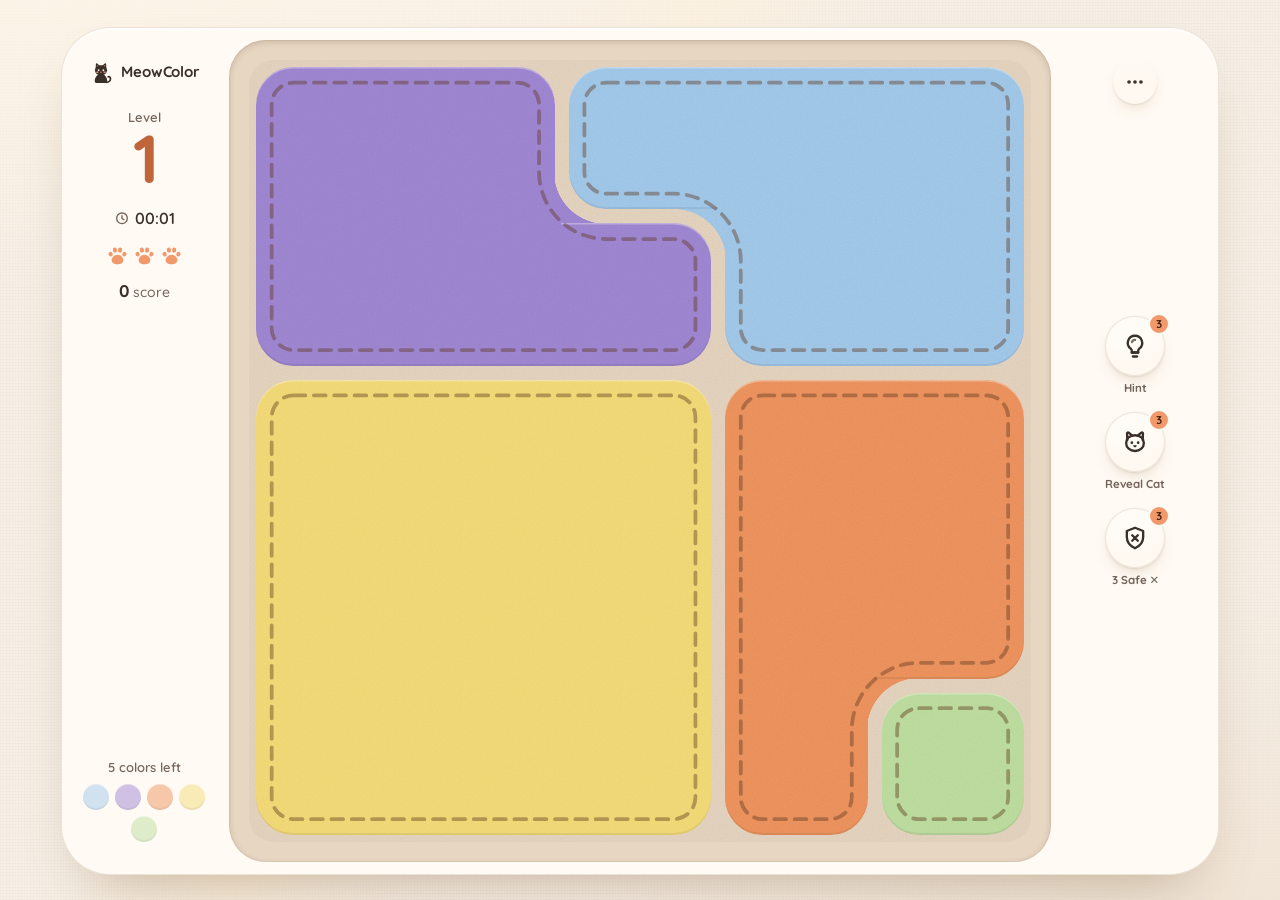
==== commit 79cfa6b0: "feat(design): "Mesa do gato" com cantos internos arredondados no tabuleiro HUD, tabuleiro e ajudas p" ====
--- a/index.html
+++ b/index.html
@@ -49,6 +49,11 @@
         <ellipse cx="14.7" cy="6.4" rx="2.2" ry="2.7" transform="rotate(6 14.7 6.4)"/>
         <ellipse cx="19.2" cy="10.6" rx="2.1" ry="2.5" transform="rotate(18 19.2 10.6)"/>
       </symbol>
+      <!-- Olhos de gato (vidas no tema Noite) -->
+      <symbol id="i-eyes" viewBox="0 0 24 24">
+        <path d="M1.8 12.4c2.3-3.7 4.9-5.2 7.5-5.2 1.1 0 1.7 1.2 1.2 2.2l-2 4.9c-.4.9-1.6 1.1-2.3.5z"/>
+        <path d="M22.2 12.4c-2.3-3.7-4.9-5.2-7.5-5.2-1.1 0-1.7 1.2-1.2 2.2l2 4.9c.4.9 1.6 1.1 2.3.5z"/>
+      </symbol>
       <!-- Ícones de traço (24px, stroke = currentColor) -->
       <symbol id="i-bulb" viewBox="0 0 24 24"><g fill="none" stroke="currentColor" stroke-width="2" stroke-linecap="round" stroke-linejoin="round"><path d="M9.2 17.6h5.6M10.2 21h3.6"/><path d="M12 3.2a6.1 6.1 0 0 0-3.7 11c.7.6 1 1.3 1 2.2v1.2h5.4v-1.2c0-.9.3-1.6 1-2.2A6.1 6.1 0 0 0 12 3.2z"/><path d="M12 6.8a2.8 2.8 0 0 0-2.6 1.9" opacity=".7"/></g></symbol>
       <symbol id="i-catface" viewBox="0 0 24 24"><g fill="none" stroke="currentColor" stroke-width="2" stroke-linecap="round" stroke-linejoin="round"><path d="M5.4 10.4 5.2 4.6c0-.7.8-1.1 1.4-.6l3.1 2.6M18.6 10.4l.2-5.8c0-.7-.8-1.1-1.4-.6l-3.1 2.6"/><path d="M12 6.2c4.6 0 7.6 2.9 7.6 6.6 0 4-3.3 6.9-7.6 6.9s-7.6-2.9-7.6-6.9c0-3.7 3-6.6 7.6-6.6z"/></g><g fill="currentColor"><circle cx="9.3" cy="12.6" r="1.15"/><circle cx="14.7" cy="12.6" r="1.15"/><path d="M11 15.2h2l-1 1z" stroke="currentColor" stroke-width="1" stroke-linejoin="round"/></g></symbol>
@@ -89,6 +94,7 @@
          Paisagem: trilho esquerdo (HUD) | tabuleiro | trilho direito (menu + power-ups).
          Retrato: HUD no topo, tabuleiro, dock com power-ups embaixo. -->
     <section id="game" class="panel active">
+      <div class="tray">
       <div class="side side-l">
         <div class="brand"><svg class="brand-mark" aria-hidden="true" viewBox="0 0 64 64"><use href="#cat-ears"/><use href="#cat-body"/><use href="#cat-eyes"/></svg><span data-i18n="app.name">MeowColor</span></div>
         <div class="hud">
@@ -105,7 +111,10 @@
             <span class="score-line"><svg class="ic" aria-hidden="true"><use href="#i-spark"/></svg><span id="score-value" class="level-info-value">0</span></span>
           </div>
         </div>
-        <div id="status" class="status"></div>
+        <div class="rack">
+          <div id="status" class="status"></div>
+          <div id="rack" class="rack-dots" aria-hidden="true"></div>
+        </div>
       </div>
 
       <div class="stage"><div id="board" aria-label="Tabuleiro" data-i18n-attr="aria-label:ctrl.board"></div></div>
@@ -122,6 +131,7 @@
           </div>
         </div>
         <div id="hint-msg" class="hint-msg" role="status" aria-live="polite" hidden></div>
+      </div>
       </div>
 
       <div id="modal" class="modal" role="dialog" aria-modal="true" aria-label="Mensagem do jogo" data-i18n-attr="aria-label:modal.aria"></div>
--- a/style.css
+++ b/style.css
@@ -50,9 +50,11 @@
   --success: #7fb77e;
 
   /* tabuleiro */
-  --board-frame: #efd5bf;            /* viés da colcha: linho pêssego */
+  --board-frame: #e6d6c2;            /* mesa de feltro cru (aparece nas valas entre regiões) */
   --board-seam: #b99d82;             /* vinco fundo entre os retalhos */
   --stitch: rgba(140, 98, 64, .5);   /* pesponto */
+  --tray: #fffaf3;                   /* bandeja que junta HUD, tabuleiro e ajudas */
+  --shadow-tray: 0 30px 60px -28px rgba(120, 80, 40, .42), 0 2px 0 rgba(255, 255, 255, .8) inset;
   --x-ink: rgba(59, 47, 42, .6);
   --x-wrong: #b23e3e;
   --cat-ink: #3b2f2a;
@@ -163,57 +165,69 @@
 }
 
 /* =====================================================================
- * JOGO — layout por proporção
- * Paisagem: [HUD] [tabuleiro] [power-ups]   ·   Retrato: HUD / tabuleiro / dock
+ * JOGO — "Mesa do gato": HUD, tabuleiro e ajudas numa bandeja só
+ * Paisagem: [HUD] [tabuleiro] [ajudas], as colunas com a mesma altura do tabuleiro
+ * Retrato: HUD / varal de cores / tabuleiro / dock, tudo colado ao tabuleiro
  * O tabuleiro é min(altura útil, largura útil): nunca há scroll.
  * ===================================================================== */
 #game.active {
-  --pad: clamp(10px, 4.2cqh, 32px);              /* tabuleiro: 720→660 · 540→495 · 450→412 */
-  --gap: clamp(10px, 2.2cqw, 30px);
-  --rail: clamp(84px, 10cqw, 124px);
-  --board: min(100cqh - 2 * var(--pad), 100cqw - 2 * var(--rail) - 2 * var(--gap) - 2 * var(--pad));
+  --pad: clamp(8px, 3cqh, 28px);
+  --tpad: clamp(8px, 1.6cqh, 12px);              /* respiro interno da bandeja */
+  --tgap: clamp(8px, 1.2cqw, 14px);
+  --rail: clamp(92px, 11cqw, 148px);
+  --board: min(100cqh - 2 * var(--pad) - 2 * var(--tpad),
+               100cqw - 2 * var(--pad) - 2 * var(--tpad) - 2 * var(--rail) - 2 * var(--tgap));
   position: relative;
   display: grid;
-  grid-template-columns: minmax(var(--rail), 1fr) var(--board) minmax(var(--rail), 1fr);
-  grid-template-rows: minmax(0, 1fr);
-  column-gap: var(--gap);
+  place-items: center;
   height: 100%;
   padding: var(--pad);
   overflow: hidden;
 }
-.side { position: relative; display: flex; flex-direction: column; justify-content: center; min-width: 0; min-height: 0; }
-.side-l { grid-column: 1; align-items: flex-end; container-type: inline-size; }
-.side-r { grid-column: 3; align-items: flex-start; }
-.side-l .brand { position: absolute; top: 2px; left: 0; }
-.side-r .menu-btn { position: absolute; top: 0; right: 0; }
+.tray {
+  display: grid;
+  grid-template-columns: var(--rail) var(--board) var(--rail);
+  grid-template-rows: var(--board);
+  column-gap: var(--tgap);
+  padding: var(--tpad);
+  border-radius: calc(var(--tpad) + var(--board) * .045);
+  background: var(--tray);
+  border: 1px solid var(--line);
+  box-shadow: var(--shadow-tray);
+}
+.side {
+  position: relative; display: flex; flex-direction: column; align-items: center;
+  min-width: 0; min-height: 0; padding: clamp(8px, 2.6cqh, 20px) 0;
+}
+.side-l { container-type: inline-size; }
+.side-r .menu-btn { flex: 0 0 auto; }
+.side-r .powerups { margin: auto 0; }
+.side-r::after { content: ""; flex: 0 0 44px; }  /* contrapeso do ⋯: as ajudas ficam no meio da coluna */
 @container (max-width: 138px) { .side-l .brand > span { display: none; } }
-
-.stage { grid-column: 2; display: grid; place-items: center; min-width: 0; min-height: 0; }
-
-/* ---------- HUD: pílula vertical de linho ---------- */
+.side-l .brand { font-size: 15px; }
+.side-l .brand-mark { width: 24px; height: 24px; }
+
+.stage { display: grid; place-items: center; min-width: 0; min-height: 0; }
+
+/* ---------- HUD: o nível em destaque, tempo, vidas e pontos logo abaixo ---------- */
 .hud {
   display: flex; flex-direction: column; align-items: center;
-  gap: clamp(8px, 2.4cqh, 18px);
-  width: var(--rail);
-  padding: clamp(16px, 4cqh, 28px) 8px;
-  border-radius: var(--radius-pill);
-  background: linear-gradient(180deg, #fffcf7, var(--surface-1));
-  border: 1px solid var(--line);
-  box-shadow: var(--shadow-soft);
+  gap: clamp(6px, 2cqh, 14px);
+  width: 100%;
+  margin-top: clamp(8px, 3.4cqh, 26px);
 }
 .hud-item { display: flex; flex-direction: column; align-items: center; min-width: 0; }
-.level-info-label {
-  font-size: 11.5px; font-weight: 700; line-height: 1.1; letter-spacing: .06em;
-  text-transform: lowercase; color: var(--text-2);
-}
+.level-info-label { font-size: 13px; font-weight: 600; line-height: 1.1; color: var(--text-2); }
 .level-info .level-info-value {
-  font-size: clamp(30px, 7.2cqh, 54px); font-weight: 700; line-height: 1; letter-spacing: -.03em;
+  font-size: clamp(34px, 9cqh, 68px); font-weight: 700; line-height: 1; letter-spacing: -.04em;
   font-variant-numeric: tabular-nums; color: var(--accent-deep);
 }
-.timer { flex-direction: row; gap: 4px; font-size: 14.5px; font-weight: 700; color: var(--text-2); font-variant-numeric: tabular-nums; }
-.timer .ic { width: 16px; height: 16px; }
+.timer { flex-direction: row; gap: 5px; font-size: 16px; font-weight: 600; color: var(--text-1); font-variant-numeric: tabular-nums; }
+.timer .ic { width: 16px; height: 16px; color: var(--text-2); }
+.score-info { flex-direction: row; align-items: baseline; gap: 4px; }
+.score-info .level-info-label { font-size: 14px; font-weight: 500; order: 2; text-transform: lowercase; }
 .score-line { display: inline-flex; align-items: center; gap: 3px; }
-.score-line .ic { width: 14px; height: 14px; color: var(--honey); }
+.score-line .ic { display: none; }
 .score-info .level-info-value {
   display: inline-block; font-size: 17px; font-weight: 700; line-height: 1.15;
   font-variant-numeric: tabular-nums; transform-origin: center;
@@ -222,11 +236,12 @@
 @keyframes scoreBump { 40% { transform: scale(1.18); } }
 
 /* Vidas: três patinhas; perdida = contorno tracejado (pesponto) e a patinha cheia cai */
-.lives { flex-direction: row; gap: 3px; }
-.paw { --paw: clamp(17px, 4.2cqh, 23px); position: relative; width: var(--paw); height: var(--paw); color: var(--accent); }
+.lives { flex-direction: row; gap: 4px; }
+.paw { --paw: clamp(17px, 4cqh, 23px); position: relative; width: var(--paw); height: var(--paw); color: var(--accent); }
 .paw-svg { display: block; width: 100%; height: 100%; overflow: visible; }
 .paw-fill { fill: currentColor; transform-box: view-box; transform-origin: 50% 60%; }
 .paw-ring { fill: none; stroke: var(--text-3); stroke-width: 1.4; stroke-dasharray: 1.6 1.4; opacity: 0; }
+.paw-eyes { display: none; fill: currentColor; }
 .paw.lost .paw-fill { opacity: 0; }
 .paw.lost .paw-ring { opacity: 1; }
 .paw.drop .paw-fill { animation: pawDrop .9s cubic-bezier(.45, 0, .8, .4) both; }
@@ -236,10 +251,28 @@
   100% { opacity: 0; transform: translateY(150%) rotate(38deg); fill: var(--accent); }
 }
 
+/* Varal de cores: uma bolinha por região; ganha o gato quando a região é resolvida.
+ * É legenda e progresso ao mesmo tempo (substitui o contador de gatos). */
+.rack { margin-top: auto; width: 100%; text-align: center; }
 .status {
-  width: var(--rail); margin-top: 12px; min-height: 1.4em;
-  font-size: 13px; font-weight: 600; line-height: 1.3; text-align: center; color: var(--text-2);
-}
+  margin: 0 0 8px; min-height: 1.3em;
+  font-size: 13px; font-weight: 600; line-height: 1.3; color: var(--text-2);
+}
+.rack-dots { display: flex; flex-wrap: wrap; justify-content: center; gap: 6px; padding: 0 4px; }
+.rack-dot {
+  --d: clamp(16px, 3.6cqh, 26px);
+  display: grid; place-items: center; width: var(--d); height: var(--d); border-radius: 50%;
+  background: var(--fab, var(--surface-3)); opacity: .5;
+  box-shadow: inset 0 -2px 0 rgba(0, 0, 0, .12), inset 0 1px 0 rgba(255, 255, 255, .35);
+  transition: opacity .3s;
+}
+.rack-dot.done { opacity: 1; }
+.rack-cat {
+  width: 74%; height: 74%; margin-top: 8%; overflow: visible; fill: currentColor; color: var(--cat-ink);
+  opacity: 0; transform: translateY(25%) scale(.6); transition: opacity .25s, transform .4s var(--ease-spring);
+}
+.rack-dot.done .rack-cat { opacity: 1; transform: none; }
+.rack-dot[data-f="5"], .rack-dot[data-f="8"], .rack-dot[data-f="11"] { --cat-ink: #fff2df; --cat-eye: #3b2f2a; }
 
 /* ---------- Power-ups: botões redondos com selo pêssego ---------- */
 .powerups { position: relative; }
@@ -289,14 +322,15 @@
 @keyframes toastIn { from { opacity: 0; transform: translateY(8px); } }
 
 /* =====================================================================
- * TABULEIRO — colcha de retalhos
- * Cada região é um retalho de tecido com cor e estampa próprias. Dentro da região as casas
- * são gomos acolchoados emendados (sem vão); na divisa entre regiões o retalho recua,
- * abre um vinco fundo e ganha um pesponto tracejado. A moldura é o viés da colcha.
+ * TABULEIRO — feltro sobre a mesa
+ * Cada região é uma peça de feltro liso. Dentro da região as casas se emendam (sem vão); na divisa
+ * a peça recua e abre uma vala que mostra a mesa. Cantos externos da região são arredondados e os
+ * internos (côncavos) recebem um .fil: um preenchimento curvo concêntrico com o canto vizinho, para a
+ * vala ter a mesma largura em toda a volta. A costura é um único contorno SVG por região (drawSeams).
  * ===================================================================== */
 #board, #sboard {
   --size: 7;
-  --frame: calc(var(--board) * .034);
+  --frame: calc(var(--board) * .022 + 2px);
   --gap: calc(var(--board) * .0085 + 1px);
   position: relative;
   display: grid;
@@ -307,44 +341,39 @@
   margin: 0 auto;
   gap: var(--gap);
   padding: var(--frame);
-  border-radius: calc(var(--board) * .05);
-  /* vinco (forro escuro) só sob as casas; viés pêssego-linho em volta, com sarja fina e brilho de cima */
-  background:
-    linear-gradient(var(--board-seam), var(--board-seam)) content-box,
-    radial-gradient(130% 90% at 30% 0%, rgba(255, 255, 255, .55), rgba(255, 255, 255, 0) 60%),
-    repeating-linear-gradient(135deg, rgba(150, 90, 50, .07) 0 1.5px, transparent 1.5px 5px),
-    var(--board-frame);
-  box-shadow: var(--shadow-board), inset 0 1px 0 rgba(255, 255, 255, .7), inset 0 -3px 0 rgba(150, 100, 65, .16);
+  border-radius: calc(var(--board) * .045);
+  background: var(--board-frame);
+  box-shadow: inset 0 2px 6px rgba(80, 50, 20, .18), inset 0 0 0 1px rgba(122, 86, 58, .08);
   container-type: inline-size;
   touch-action: none; user-select: none; -webkit-user-select: none;
 }
 #board { gap: 0; }
-/* pesponto tracejado no viés */
-#board::before, #sboard::before {
-  content: ""; position: absolute; pointer-events: none;
-  inset: calc(var(--frame) * .38);
-  border: 1.5px dashed var(--stitch);
-  border-radius: calc(var(--board) * .05 - var(--frame) * .38);
+/* fibra do feltro, por cima das peças e sem capturar toques */
+#board::after {
+  content: ""; position: absolute; inset: var(--frame); z-index: 1; pointer-events: none;
+  border-radius: calc(var(--board) * .03);
+  opacity: .2; mix-blend-mode: multiply;
+  background-image: url("data:image/svg+xml,%3Csvg xmlns='http://www.w3.org/2000/svg' width='160' height='160'%3E%3Cfilter id='n'%3E%3CfeTurbulence type='fractalNoise' baseFrequency='.9' numOctaves='2' stitchTiles='stitch'/%3E%3CfeColorMatrix values='0 0 0 0 .35 0 0 0 0 .25 0 0 0 0 .15 0 0 0 .55 0'/%3E%3C/filter%3E%3Crect width='160' height='160' filter='url(%23n)'/%3E%3C/svg%3E");
 }
 #board.locked .cell { cursor: default; }
 #board.lost { filter: saturate(.5); transition: filter .8s ease; }
 #board.won { animation: winSat 1.4s ease-out; }
 @keyframes winSat { 35% { filter: saturate(1.3) brightness(1.05); } }
 
-/* A casa é só o alvo de toque (sempre a casa inteira); quem desenha é o .patch */
+/* A casa é só o alvo de toque (sempre a casa inteira); quem desenha é o .patch (+ .fil nos cantos côncavos) */
 .cell {
   --cell: calc((var(--board) - 2 * var(--frame)) / var(--size));
-  --s: clamp(1.5px, calc(var(--cell) * .065), 5px);           /* recuo na divisa: vinco = 2 × --s */
-  --k: clamp(2.5px, calc(var(--cell) * .08), 7px);            /* distância do pesponto à borda */
+  --s: calc(var(--cell) * .045);                              /* meia-vala na divisa (= SEAM.s no script) */
+  --rr: calc(var(--cell) * .24);                              /* raio do canto externo (= SEAM.rr) */
+  --f: calc(var(--rr) + 2 * var(--s));                        /* raio do canto côncavo: concêntrico com o vizinho */
   --t: 0; --r: 0; --b: 0; --l: 0;
-  --pat: rgba(110, 60, 30, .085);                             /* tinta da estampa */
-  --stitch-c: rgba(95, 55, 30, .42);
-  /* cantos arredondados só onde duas divisas se encontram (canto externo do retalho) */
-  --rtl: calc(var(--t) * var(--l) * 30%);
-  --rtr: calc(var(--t) * var(--r) * 30%);
-  --rbr: calc(var(--b) * var(--r) * 30%);
-  --rbl: calc(var(--b) * var(--l) * 30%);
-  --inset: calc(var(--t) * var(--s)) calc(var(--r) * var(--s)) calc(var(--b) * var(--s)) calc(var(--l) * var(--s));
+  --rtl: calc(var(--t) * var(--l) * var(--rr));
+  --rtr: calc(var(--t) * var(--r) * var(--rr));
+  --rbr: calc(var(--b) * var(--r) * var(--rr));
+  --rbl: calc(var(--b) * var(--l) * var(--rr));
+  /* na divisa recua --s; dentro da região avança meio pixel sobre a vizinha, para não abrir fresta subpixel */
+  --inset: calc(var(--t) * var(--s) - (1 - var(--t)) * .5px) calc(var(--r) * var(--s) - (1 - var(--r)) * .5px)
+           calc(var(--b) * var(--s) - (1 - var(--b)) * .5px) calc(var(--l) * var(--s) - (1 - var(--l)) * .5px);
   position: relative;
   display: grid; place-items: center;
   min-width: 0; min-height: 0;
@@ -356,65 +385,43 @@
 .patch {
   position: absolute; inset: var(--inset); pointer-events: none;
   border-radius: var(--rtl) var(--rtr) var(--rbr) var(--rbl);
-  background-color: var(--fab, var(--surface-2));
-  /* gomo acolchoado (brilho no meio, vinco suave nas emendas internas) + estampa do tecido */
-  background-image:
-    radial-gradient(75% 70% at 50% 42%, rgba(255, 255, 255, .26), rgba(255, 255, 255, 0) 70%),
-    radial-gradient(farthest-corner at 50% 50%, rgba(70, 35, 15, 0) 62%, rgba(70, 35, 15, .13) 100%),
-    var(--fabric, none);
-  background-size: 100% 100%, 100% 100%, var(--fabric-size, auto);
-  /* a estampa fica ancorada no canto da casa, então continua de um gomo para o outro */
-  background-position: 0 0, 0 0, calc(var(--l) * var(--s) * -1) calc(var(--t) * var(--s) * -1);
-  /* relevo só nas divisas: luz em cima/esquerda, sombra embaixo/direita */
-  box-shadow:
-    inset 0 calc(var(--t) * 2px) 0 rgba(255, 255, 255, .42),
-    inset calc(var(--l) * 2px) 0 0 rgba(255, 255, 255, .22),
-    inset 0 calc(var(--b) * -3px) 0 rgba(70, 35, 15, .2),
-    inset calc(var(--r) * -2px) 0 0 rgba(70, 35, 15, .12);
-}
-/* pesponto: tracejado paralelo às divisas, só nos lados que são divisa */
-.patch::before {
-  content: ""; position: absolute;
-  inset: calc(var(--t) * var(--k)) calc(var(--r) * var(--k)) calc(var(--b) * var(--k)) calc(var(--l) * var(--k));
-  border-style: dashed; border-color: var(--stitch-c);
-  border-width: calc(var(--t) * 1.4px) calc(var(--r) * 1.4px) calc(var(--b) * 1.4px) calc(var(--l) * 1.4px);
-  border-radius: calc(var(--t) * var(--l) * 24%) calc(var(--t) * var(--r) * 24%) calc(var(--b) * var(--r) * 24%) calc(var(--b) * var(--l) * 24%);
-}
-
-/* canto côncavo: um "L" de pesponto liga as costuras dos dois vizinhos (um canto por casa basta na prática) */
-.cell:is(.ctl, .ctr, .cbr, .cbl) .patch::after {
-  content: ""; position: absolute; width: var(--k); height: var(--k);
-  border: 0 dashed var(--stitch-c);
-}
-.cell.ctl .patch::after { top: 0; left: 0; border-right-width: 1.4px; border-bottom-width: 1.4px; }
-.cell.ctr:not(.ctl) .patch::after { top: 0; right: 0; border-left-width: 1.4px; border-bottom-width: 1.4px; }
-.cell.cbr:not(.ctl, .ctr) .patch::after { bottom: 0; right: 0; border-left-width: 1.4px; border-top-width: 1.4px; }
-.cell.cbl:not(.ctl, .ctr, .cbr) .patch::after { bottom: 0; left: 0; border-right-width: 1.4px; border-top-width: 1.4px; }
-
-/* Estampas (uma por tecido; baixo contraste para não brigar com o ✕ e o gato) */
-.cell[data-f] { --u: calc(var(--cell) / 5); }
-.cell[data-f="0"] { --fabric: linear-gradient(90deg, var(--pat) 50%, transparent 0), linear-gradient(var(--pat) 50%, transparent 0); --fabric-size: var(--u) var(--u); }   /* xadrez vichy */
-.cell[data-f="1"] { --fabric: radial-gradient(circle, rgba(255, 255, 255, .3) 17%, transparent 20%); --fabric-size: var(--u) var(--u); }                              /* poá */
-.cell[data-f="2"] { --fabric: linear-gradient(45deg, var(--pat) 25%, transparent 25% 50%, var(--pat) 50% 75%, transparent 75%); --fabric-size: var(--u) var(--u); }  /* listra diagonal */
-.cell[data-f="3"] { --fabric: linear-gradient(90deg, var(--pat) 1px, transparent 1px), linear-gradient(var(--pat) 1px, transparent 1px); --fabric-size: calc(var(--u) / 2) calc(var(--u) / 2); }   /* linho */
-.cell[data-f="4"] { --fabric: linear-gradient(90deg, var(--pat) 0 16%, transparent 16%); --fabric-size: var(--u) var(--u); }                                         /* risca de giz */
-.cell[data-f="5"] { --fabric: linear-gradient(45deg, var(--pat) 25%, transparent 25% 50%, var(--pat) 50% 75%, transparent 75%); --fabric-size: calc(var(--u) / 2.5) calc(var(--u) / 2.5); }   /* sarja (jeans) */
-.cell[data-f="6"] { --fabric: linear-gradient(var(--pat) 0 30%, transparent 30%); --fabric-size: var(--u) var(--u); }                                                 /* listra horizontal */
-.cell[data-f="7"] { --fabric: radial-gradient(circle, rgba(255, 255, 255, .42) 22%, transparent 26%); --fabric-size: calc(var(--u) / 1.6) calc(var(--u) / 1.6); }  /* poá miúdo */
-.cell[data-f="8"] { --fabric: linear-gradient(90deg, var(--pat) 0 45%, transparent 45%); --fabric-size: calc(var(--u) / 2) var(--u); }                               /* veludo cotelê */
-.cell[data-f="9"] { --fabric: linear-gradient(45deg, var(--pat) 25%, transparent 25% 75%, var(--pat) 75%), linear-gradient(-45deg, var(--pat) 25%, transparent 25% 75%, var(--pat) 75%); --fabric-size: var(--u) var(--u); }   /* losangos */
-.cell[data-f="11"] { --fabric: radial-gradient(circle, var(--pat) 17%, transparent 20%); --fabric-size: var(--u) var(--u); }
-/* Tecidos escuros: estampa clara e gato/✕ "bordados" em creme */
+  background: var(--fab, var(--surface-2));
+  /* relevo só nas divisas: brilho em cima, sombra embaixo (dentro da região a peça é lisa) */
+  box-shadow: inset 0 calc(var(--t) * 1.5px) 0 rgba(255, 255, 255, .35), inset 0 calc(var(--b) * -2px) 0 rgba(0, 0, 0, .07);
+}
+/* Canto côncavo: quadrado de lado --f com um furo circular de raio --f centrado no canto da peça vizinha.
+ * Fica fora da casa (desloca --s + --rr) e cobre a quina da vala, que antes ficava em degrau. */
+.fil {
+  --o: calc(-1 * (var(--s) + var(--rr)));
+  position: absolute; display: none; width: var(--f); height: var(--f); pointer-events: none;
+}
+.fil-tl { left: var(--o); top: var(--o); background: radial-gradient(circle at 0 0, transparent var(--f), var(--fab) calc(var(--f) + .6px)); }
+.fil-tr { right: var(--o); top: var(--o); background: radial-gradient(circle at 100% 0, transparent var(--f), var(--fab) calc(var(--f) + .6px)); }
+.fil-br { right: var(--o); bottom: var(--o); background: radial-gradient(circle at 100% 100%, transparent var(--f), var(--fab) calc(var(--f) + .6px)); }
+.fil-bl { left: var(--o); bottom: var(--o); background: radial-gradient(circle at 0 100%, transparent var(--f), var(--fab) calc(var(--f) + .6px)); }
+.cell.ctl .fil-tl, .cell.ctr .fil-tr, .cell.cbr .fil-br, .cell.cbl .fil-bl { display: block; }
+.cell.lit :is(.patch, .fil) { filter: brightness(1.05) saturate(1.08); }
+
+/* Costura: contorno tracejado de cada região (unidade do SVG = 1 casa) */
+.seams {
+  position: absolute; left: var(--frame); top: var(--frame);
+  width: calc(100% - 2 * var(--frame)); height: calc(100% - 2 * var(--frame));
+  overflow: visible; pointer-events: none;
+}
+.seams path {
+  fill: none; stroke: rgba(95, 55, 30, .42);
+  stroke-width: .024; stroke-dasharray: .075 .055; stroke-linecap: round;
+}
+/* Peças escuras: costura, gato e ✕ em creme */
+.seams path:is([data-f="5"], [data-f="8"], [data-f="11"]) { stroke: rgba(255, 244, 228, .6); }
 .cell[data-f="5"], .cell[data-f="8"], .cell[data-f="11"] {
-  --pat: rgba(255, 246, 234, .12);
-  --stitch-c: rgba(255, 244, 228, .55);
   --cat-ink: #fff2df; --cat-eye: #3b2f2a; --cat-blush: #f2a58f;
   --x-ink: rgba(255, 244, 228, .9); --x-thread: rgba(255, 255, 255, .5); --x-wrong: #ffb4a6;
   --cat-lip: rgba(40, 20, 10, .35);
 }
 
 #sboard .cell { border-radius: 22%; background-color: var(--surface-2); }
-/* camada de realce (gato fixo / erro) com o mesmo contorno do retalho; não anima box-shadow */
+/* camada de realce (gato fixo / erro) com o mesmo contorno da peça; não anima box-shadow */
 .cell::after {
   content: ""; position: absolute; inset: var(--inset); pointer-events: none; opacity: 0;
   border-radius: var(--rtl) var(--rtr) var(--rbr) var(--rbl);
@@ -522,46 +529,52 @@
 @keyframes fadeOnly { 0%, 70% { opacity: 1; } 100% { opacity: 0; } }
 
 /* =====================================================================
- * RETRATO (celular): HUD de 44px, tabuleiro, dock de power-ups
+ * RETRATO (celular): HUD de 44px, varal de cores, tabuleiro e dock, tudo na mesma bandeja
  * ===================================================================== */
 @media (max-aspect-ratio: 23/20) {
   #game.active {
-    --pad: clamp(8px, 2.6cqw, 22px);
+    --pad: clamp(6px, 2.4cqw, 20px);
+    --tpad: clamp(8px, 2.6cqw, 14px);
     --hud-h: 44px;
-    --status-h: 20px;
+    --rack-h: 22px;
     --dock-h: 80px;
-    --row-gap: 8px;
+    --row-gap: 10px;
     --rail: 0px;
-    --board: min(100cqw - 2 * var(--pad), 100cqh - 2 * var(--pad) - var(--hud-h) - var(--status-h) - var(--dock-h) - 3 * var(--row-gap));
-    grid-template-columns: minmax(0, 1fr);
-    grid-template-rows: var(--hud-h) var(--status-h) minmax(0, 1fr) var(--dock-h);
-    grid-template-areas: "hud" "status" "stage" "dock";
+    --board: min(100cqw - 2 * var(--pad) - 2 * var(--tpad),
+                 100cqh - 2 * var(--pad) - 2 * var(--tpad) - var(--hud-h) - var(--rack-h) - var(--dock-h) - 3 * var(--row-gap));
+  }
+  .tray {
+    grid-template-columns: var(--board);
+    grid-template-rows: var(--hud-h) var(--rack-h) var(--board) var(--dock-h);
+    grid-template-areas: "hud" "rack" "stage" "dock";
     row-gap: var(--row-gap);
     column-gap: 0;
   }
   .side { display: contents; }
+  .side-r::after { display: none; }
   .side-l .brand { display: none; }
-  .stage { grid-column: auto; grid-area: stage; }
+  .stage { grid-area: stage; }
 
   .hud {
-    grid-area: hud; flex-direction: row; justify-content: space-between; gap: 8px;
-    width: auto; max-width: 560px; height: var(--hud-h); margin-right: 52px; padding: 0 16px;
+    grid-area: hud; flex-direction: row; align-items: center; justify-content: flex-start;
+    gap: clamp(10px, 4cqw, 18px); margin: 0; padding: 0 56px 0 8px;
   }
   .hud-item { flex-direction: row; align-items: center; gap: 5px; }
-  .level-info { align-items: baseline; }
-  .level-info .level-info-value { font-size: 21px; }
-  .score-info .level-info-label { display: none; }
-  .score-info .level-info-value { font-size: 15px; }
-  .paw { --paw: 18px; }
+  .level-info .level-info-label, .score-info .level-info-label { display: none; }
+  .level-info .level-info-value { font-size: 30px; }
+  .score-info .level-info-value { font-size: 16px; }
+  .paw { --paw: 19px; }
   .menu-btn { grid-area: hud; justify-self: end; align-self: center; }
-  .side-r .menu-btn { position: static; }
-
-  .status {
-    grid-area: status; width: auto; margin: 0; min-height: 0;
-    white-space: nowrap; overflow: hidden; text-overflow: ellipsis;
+
+  .rack { grid-area: rack; margin: 0; display: flex; align-items: center; justify-content: center; }
+  .rack .status {                                   /* o texto continua para leitores de tela */
+    position: absolute; width: 1px; height: 1px; margin: 0; overflow: hidden; clip-path: inset(50%); white-space: nowrap;
   }
-  .powerups { grid-area: dock; display: flex; justify-content: center; align-items: center; }
-  .powerup-bar { flex-direction: row; justify-content: center; gap: clamp(16px, 7cqw, 40px); width: auto; }
+  .rack-dots { flex-wrap: nowrap; gap: 6px; }
+  .rack-dot { --d: 20px; }
+
+  .powerups { grid-area: dock; display: flex; justify-content: center; align-items: center; margin: 0; }
+  .powerup-bar { flex-direction: row; justify-content: space-around; gap: 0; width: var(--board); }
   .pu-btn { width: 84px; }
   .pu-disc { width: 54px; }
 
@@ -569,13 +582,13 @@
 }
 /* retrato baixo: dock só com ícones */
 @media (max-aspect-ratio: 23/20) and (max-height: 600px) {
-  #game.active { --dock-h: 60px; --status-h: 18px; }
+  #game.active { --dock-h: 60px; }
   .pu-label { display: none; }
 }
 /* paisagem baixa (ex.: celular deitado, 640×360): power-ups sem rótulo */
 @media (min-aspect-ratio: 23/20) and (max-height: 420px) {
   .pu-label { display: none; }
-  .status { font-size: 12px; margin-top: 8px; }
+  .status { font-size: 12px; }
 }
 
 /* =====================================================================
--- a/theme-night.css
+++ b/theme-night.css
@@ -1,25 +1,9 @@
 /* =====================================================================
- * MeowColor · tema "Noite" (Crisp Dark / Vitrine noturna)
- * Mesma estrutura do tema base (style.css, "Almofada ao sol"): só troca a pele.
- * Uma galeria escura; o tabuleiro é uma placa de vidro colorido iluminada por um spot.
+ * MeowColor · tema "Noite"
+ * Mesma "Mesa do gato" do tema base (style.css): só troca a pele.
+ * Uma sala escura com um spot de luz; o feltro fica em cores vivas e opacas sobre a mesa escura.
  * Tudo aqui vale só com <html data-theme="night"> (ver theme.js).
  * ===================================================================== */
-
-/* ---------- Fontes self-hosted (SIL OFL 1.1, ver fonts/OFL-*.txt). Só baixam se o tema estiver ativo. ---------- */
-@font-face {
-  font-family: "MC Inter";
-  src: url("fonts/inter-var-latin.woff2") format("woff2");
-  font-weight: 100 900;
-  font-style: normal;
-  font-display: swap;
-}
-@font-face {
-  font-family: "MC Mono";
-  src: url("fonts/jetbrains-mono-var-latin.woff2") format("woff2");
-  font-weight: 100 800;
-  font-style: normal;
-  font-display: swap;
-}
 
 /* ---------- Tokens ---------- */
 :root[data-theme="night"] {
@@ -50,10 +34,12 @@
   --danger-ink: #ff8da2;
   --success: #7ee2b0;
 
-  --board-frame: #16141f;
+  --board-frame: #0f0d16;
+  --tray: #1b1825;
+  --shadow-tray: 0 0 0 1px rgba(255, 255, 255, .03), 0 40px 90px -30px rgba(140, 110, 220, .32);
   --board-seam: #0b0a11;
   --stitch: rgba(255, 255, 255, .035);
-  --x-ink: #eceaf5;
+  --x-ink: #15121d;
   --x-wrong: var(--danger);
   --ink: #12101a;                      /* gato sobre a casa acesa */
   --cat-ink: var(--ink);
@@ -71,19 +57,16 @@
   --ease-out: cubic-bezier(.2, .8, .2, 1);
   --blur: 16px;
 
-  --font: "MC Inter", "Inter", system-ui, -apple-system, "Segoe UI", Roboto, sans-serif;
-  --font-num: "MC Mono", "JetBrains Mono", ui-monospace, "SF Mono", Menlo, Consolas, monospace;
+  --font-num: ui-monospace, "SF Mono", Menlo, Consolas, monospace;
   --chevron: url("data:image/svg+xml,%3Csvg xmlns='http://www.w3.org/2000/svg' viewBox='0 0 24 24'%3E%3Cpath d='M7 10l5 5 5-5' fill='none' stroke='%238c88a3' stroke-width='2.4' stroke-linecap='round' stroke-linejoin='round'/%3E%3C/svg%3E");
 }
 
 /* ---------- Base ---------- */
-[data-theme="night"] body { background: var(--bg); font-weight: 400; -moz-osx-font-smoothing: grayscale; }
+[data-theme="night"] body { background: var(--bg); -moz-osx-font-smoothing: grayscale; }
 [data-theme="night"] :focus-visible { outline: 2px solid var(--accent); outline-offset: 2px; }
-[data-theme="night"] h1, [data-theme="night"] h2, [data-theme="night"] h3, [data-theme="night"] h4 { font-weight: 650; letter-spacing: -.02em; }
 [data-theme="night"] a { color: var(--accent); border-bottom-color: rgba(255, 179, 138, .35); }
 [data-theme="night"] a:hover { color: #ffd9c4; border-bottom-color: #ffd9c4; }
 
-[data-theme="night"] .brand { font-weight: 650; letter-spacing: -.02em; }
 [data-theme="night"] .brand-mark { color: var(--accent); --cat-eye: var(--bg); --cat-blush: transparent; --cat-inner: transparent; filter: drop-shadow(0 0 8px rgba(255, 179, 138, .45)); }
 
 /* Botões: vidro com borda de 1px no lugar das almofadas */
@@ -100,17 +83,8 @@
   [data-theme="night"] .icon-btn[aria-expanded="true"]:hover { background: var(--surface-3); }
 }
 
-/* Vidro dos trilhos (com plano B sólido onde backdrop-filter não existe) */
-[data-theme="night"] .hud,
-[data-theme="night"] .pu-disc { background: var(--surface-1); border: 1px solid var(--line); box-shadow: var(--shadow-soft); }
-@supports ((backdrop-filter: blur(1px)) or (-webkit-backdrop-filter: blur(1px))) {
-  [data-theme="night"] .hud,
-  [data-theme="night"] .pu-disc {
-    background: var(--glass);
-    -webkit-backdrop-filter: blur(var(--blur)) saturate(140%);
-    backdrop-filter: blur(var(--blur)) saturate(140%);
-  }
-}
+/* Botões das ajudas: discos escuros sobre a bandeja */
+[data-theme="night"] .pu-disc { background: var(--surface-2); border: 1px solid var(--line); box-shadow: var(--shadow-soft); }
 
 /* ---------- Spot de luz atrás do tabuleiro; ::after é o spot colorido que se abre na vitória ---------- */
 [data-theme="night"] #game.active { isolation: isolate; }
@@ -128,41 +102,19 @@
 }
 [data-theme="night"] #game.spot-open::after { opacity: 1; transform: scale(1.3); }
 
-/* ---------- HUD: painel de vidro; rótulos em caixa-alta, números mono ---------- */
-[data-theme="night"] .hud { border-radius: var(--radius-l); }
-[data-theme="night"] .level-info-label {
-  font-size: 9.5px; font-weight: 600; letter-spacing: .16em; text-transform: uppercase; color: var(--text-2);
-}
-[data-theme="night"] .level-info .level-info-value {
-  font-family: var(--font-num); font-weight: 500; letter-spacing: -.04em; color: var(--text-1);
-}
-[data-theme="night"] .timer { font-family: var(--font-num); font-weight: 500; font-size: 14px; color: var(--text-1); }
+/* ---------- HUD ---------- */
 [data-theme="night"] .timer .ic { color: var(--text-2); }
-[data-theme="night"] .score-line .ic { color: var(--accent); }
-[data-theme="night"] .score-info .level-info-value { font-family: var(--font-num); font-weight: 600; }
-[data-theme="night"] .status { font-family: var(--font-num); font-weight: 500; font-size: 11.5px; letter-spacing: .04em; }
-
-/* Vidas = LEDs que piscam e apagam */
-[data-theme="night"] .lives { gap: 5px; align-items: center; min-height: 17px; }
-[data-theme="night"] .paw {
-  --paw: auto; width: 14px; height: 5px; border-radius: 2px;
-  background: var(--accent); box-shadow: 0 0 8px rgba(255, 179, 138, .6);
-  transition: background-color .25s, box-shadow .25s;
-}
-[data-theme="night"] .paw-svg { display: none; }
-[data-theme="night"] .paw.lost { background: rgba(255, 255, 255, .1); box-shadow: none; }
-[data-theme="night"] .paw.drop { animation: ledOff .6s steps(1, end); }
+
+/* Vidas = olhos de gato; perdida = olhos fechados e apagados */
+[data-theme="night"] .paw-fill, [data-theme="night"] .paw-ring { display: none; }
+[data-theme="night"] .paw-eyes { display: inline; transform-box: view-box; transform-origin: 50% 50%; transition: opacity .25s, transform .25s; }
+[data-theme="night"] .paw.lost .paw-eyes { opacity: .22; transform: scaleY(.3); }
+[data-theme="night"] .paw.drop .paw-eyes { animation: eyesShut .6s ease-out both; }
 
 /* ---------- Power-ups: quadrados de vidro, contador como sobrescrito ---------- */
-[data-theme="night"] .pu-disc { border-radius: var(--radius-m); transition: transform .12s var(--ease-out), border-color .15s, background-color .15s; }
-[data-theme="night"] .pu-label { font-weight: 500; font-size: 10.5px; }
-[data-theme="night"] .pu-badge {
-  top: 4px; right: 5px; min-width: 0; height: auto; padding: 0; border: 0; border-radius: 0;
-  background: none; color: var(--accent);
-  font-family: var(--font-num); font-size: 10.5px; font-weight: 600;
-}
+[data-theme="night"] .pu-disc { transition: transform .12s var(--ease-out), border-color .15s, background-color .15s; }
+[data-theme="night"] .pu-badge { border-color: var(--tray); }
 [data-theme="night"] .pu-btn.empty .pu-disc { background: transparent; border: 1px dashed var(--line-strong); }
-[data-theme="night"] .pu-btn.empty .pu-badge { background: none; color: var(--honey); }
 @media (hover: hover) {
   [data-theme="night"] .pu-btn:hover .pu-disc { transform: none; border-color: rgba(255, 179, 138, .45); background-color: rgba(255, 179, 138, .06); }
   [data-theme="night"] .pu-btn:hover .pu-icon { color: #ffd9c4; }
@@ -174,135 +126,47 @@
 }
 
 /* =====================================================================
- * TABULEIRO — "placa de vidro com costuras de luz"
- * Cada região é uma peça de vidro colorido translúcido; o contorno é um fio de luz na própria cor,
- * separado das vizinhas por uma costura escura. Só os cantos externos da região são arredondados.
- * Com gato, a região inteira acende e a casa do gato vira a lâmpada.
- * Usa a mesma marcação do tema base: .cell (alvo de toque) > .patch (o vidro) + .sym.
+ * TABULEIRO — feltro vivo sobre a mesa escura
+ * Mesma geometria do tema base (peças, .fil côncavo e costura SVG); só cores, luz e efeitos mudam.
  *   .patch::before = camada de efeitos (pulso / respiração / varredura da vitória)
- *   .patch::after  = cantos côncavos (quadradinho de costura + o fio dobrando a esquina)
  * ===================================================================== */
 [data-theme="night"] #board,
 [data-theme="night"] #sboard {
-  --frame: calc(var(--board) * .012 + 2px);
-  border-radius: 18px;
-  background:
-    linear-gradient(180deg, rgba(255, 255, 255, .05) 0%, rgba(255, 255, 255, 0) 38%),
-    radial-gradient(120% 90% at 50% 0%, #15131f 0%, #0a0910 70%);
   box-shadow:
-    0 0 0 1px rgba(255, 255, 255, .1),
-    inset 0 1px 0 rgba(255, 255, 255, .1),
-    0 40px 90px -30px rgb(var(--glow-rgb, 255 179 138) / .55),
-    0 0 60px -20px rgb(var(--glow-rgb, 255 179 138) / .35),
+    inset 0 0 0 1px rgba(255, 255, 255, .05),
+    0 0 80px -20px rgb(var(--glow-rgb, 155 132 240) / .3),
     0 20px 40px -20px rgba(0, 0, 0, .9);
 }
-/* filete gravado de precisão, 3px para dentro do aro */
-[data-theme="night"] #board::before,
-[data-theme="night"] #sboard::before {
-  inset: 3px; border: 1px solid rgba(255, 255, 255, .035); border-radius: 15px;
-}
+[data-theme="night"] #board::after { mix-blend-mode: screen; opacity: .05; }
 [data-theme="night"] #board.lost { filter: saturate(.55) brightness(.88); }
 [data-theme="night"] #board.won { animation: none; }
-[data-theme="night"] #board.shake { animation: microShake .14s linear, aberration .2s linear; }
-
-[data-theme="night"] #board .cell {
-  --s: max(1.5px, calc(var(--cell) * .045));             /* metade da costura entre regiões */
-  --rr: calc(var(--cell) * .22);                          /* raio dos cantos externos da região */
-  --w: max(1.25px, calc(var(--cell) * .04));              /* espessura do fio de luz */
-  --rtl: calc(var(--t) * var(--l) * var(--rr));
-  --rtr: calc(var(--t) * var(--r) * var(--rr));
-  --rbr: calc(var(--b) * var(--r) * var(--rr));
-  --rbl: calc(var(--b) * var(--l) * var(--rr));
-  --fill-a: .32;
-  --edge-a: .78;
-  --inner-a: 0;
-  --ctl: 0; --ctr: 0; --cbr: 0; --cbl: 0;
-  transition: none;
-}
-[data-theme="night"] #board .cell.ctl { --ctl: 1; }
-[data-theme="night"] #board .cell.ctr { --ctr: 1; }
-[data-theme="night"] #board .cell.cbr { --cbr: 1; }
-[data-theme="night"] #board .cell.cbl { --cbl: 1; }
-
-[data-theme="night"] #board .patch {
-  overflow: hidden;
-  background-color: transparent;
-  background-image:
-    linear-gradient(180deg, rgb(var(--c-rgb, 58 55 80) / .07), rgb(var(--c-rgb, 58 55 80) / 0) 60%),
-    linear-gradient(rgb(var(--c-rgb, 58 55 80) / var(--fill-a)), rgb(var(--c-rgb, 58 55 80) / var(--fill-a)));
-  background-size: 100% 100%, 100% 100%;
-  background-position: 0 0, 0 0;
-  box-shadow:
-    inset 0 calc(var(--t) * var(--w)) 0 rgb(var(--c-rgb, 58 55 80) / var(--edge-a)),
-    inset calc(var(--r) * var(--w) * -1) 0 0 rgb(var(--c-rgb, 58 55 80) / var(--edge-a)),
-    inset 0 calc(var(--b) * var(--w) * -1) 0 rgb(var(--c-rgb, 58 55 80) / var(--edge-a)),
-    inset calc(var(--l) * var(--w)) 0 0 rgb(var(--c-rgb, 58 55 80) / var(--edge-a)),
-    inset calc((1 - var(--r)) * -1px) 0 0 rgba(255, 255, 255, .055),      /* linha capilar interna */
-    inset 0 calc((1 - var(--b)) * -1px) 0 rgba(255, 255, 255, .055),
-    inset 0 0 calc(var(--cell) * .45) rgb(var(--c-rgb, 58 55 80) / var(--inner-a));
-}
+[data-theme="night"] #board.shake { animation: microShake .14s linear; }
+
+[data-theme="night"] #board :is(.patch, .fil) { filter: saturate(.9) brightness(.92); }
+[data-theme="night"] #board .patch { box-shadow: inset 0 calc(var(--t) * 1px) 0 rgba(255, 255, 255, .16), inset 0 calc(var(--b) * -2px) 0 rgba(0, 0, 0, .22); }
+[data-theme="night"] #board .cell.lit :is(.patch, .fil) { filter: saturate(1) brightness(1.04); }
+
+/* costura: linha clara nas peças escuras e médias, escura nas claras */
+[data-theme="night"] .seams path { stroke: rgba(255, 255, 255, .4); }
+[data-theme="night"] .seams path:is([data-f="0"], [data-f="3"], [data-f="7"], [data-f="10"]) { stroke: rgba(21, 18, 29, .35); }
+
 /* camada de efeitos */
 [data-theme="night"] #board .patch::before {
-  inset: 0; border: 0; border-radius: inherit; opacity: 0;
+  content: ""; position: absolute; inset: 0; border-radius: inherit; opacity: 0; pointer-events: none;
   background: rgb(var(--c-rgb, 255 255 255));
 }
-[data-theme="night"] #board .cell.fx-pulse .patch::before { animation: fxPulse .5s ease-out var(--d, 0ms) both; }
-[data-theme="night"] #board .cell.fx-breath .patch::before { animation: fxBreath 1.1s ease-in-out var(--d, 0ms) both; }
+[data-theme="night"] #board .cell.fx-pulse .patch::before { background: #fff; animation: fxPulse .5s ease-out var(--d, 0ms) both; }
+[data-theme="night"] #board .cell.fx-breath .patch::before { background: #fff; animation: fxBreath 1.1s ease-in-out var(--d, 0ms) both; }
 [data-theme="night"] #board.won .cell .patch::before {
   background: linear-gradient(135deg, rgba(255, 255, 255, 0) 15%, rgba(255, 255, 255, .9) 50%, rgba(255, 255, 255, 0) 85%);
   animation: fxSweep .7s var(--ease-out) calc(var(--i, 0) * 34ms) both;
 }
-/* cantos côncavos: camadas com tamanho multiplicado pelas flags (0 = invisível) */
-[data-theme="night"] #board .cell .patch::after {
-  --k: rgb(var(--c-rgb, 58 55 80) / var(--edge-a));
-  --g: #0b0a11;
-  content: ""; position: absolute; inset: 0; top: 0; left: 0; right: 0; bottom: 0; width: auto; height: auto;
-  border: 0; pointer-events: none;
-  background-repeat: no-repeat;
-  background-image:
-    linear-gradient(var(--g), var(--g)), linear-gradient(var(--k), var(--k)), linear-gradient(var(--k), var(--k)),
-    linear-gradient(var(--g), var(--g)), linear-gradient(var(--k), var(--k)), linear-gradient(var(--k), var(--k)),
-    linear-gradient(var(--g), var(--g)), linear-gradient(var(--k), var(--k)), linear-gradient(var(--k), var(--k)),
-    linear-gradient(var(--g), var(--g)), linear-gradient(var(--k), var(--k)), linear-gradient(var(--k), var(--k));
-  background-position:
-    left 0 top 0, left var(--s) top 0, left 0 top var(--s),
-    right 0 top 0, right var(--s) top 0, right 0 top var(--s),
-    left 0 bottom 0, left var(--s) bottom 0, left 0 bottom var(--s),
-    right 0 bottom 0, right var(--s) bottom 0, right 0 bottom var(--s);
-  background-size:
-    calc(var(--ctl) * var(--s)) calc(var(--ctl) * var(--s)),
-    calc(var(--ctl) * var(--w)) calc(var(--ctl) * (var(--s) + var(--w))),
-    calc(var(--ctl) * (var(--s) + var(--w))) calc(var(--ctl) * var(--w)),
-    calc(var(--ctr) * var(--s)) calc(var(--ctr) * var(--s)),
-    calc(var(--ctr) * var(--w)) calc(var(--ctr) * (var(--s) + var(--w))),
-    calc(var(--ctr) * (var(--s) + var(--w))) calc(var(--ctr) * var(--w)),
-    calc(var(--cbl) * var(--s)) calc(var(--cbl) * var(--s)),
-    calc(var(--cbl) * var(--w)) calc(var(--cbl) * (var(--s) + var(--w))),
-    calc(var(--cbl) * (var(--s) + var(--w))) calc(var(--cbl) * var(--w)),
-    calc(var(--cbr) * var(--s)) calc(var(--cbr) * var(--s)),
-    calc(var(--cbr) * var(--w)) calc(var(--cbr) * (var(--s) + var(--w))),
-    calc(var(--cbr) * (var(--s) + var(--w))) calc(var(--cbr) * var(--w));
-}
-
-/* região com gato: o vidro acende por dentro e o fio fica pleno */
-[data-theme="night"] #board .cell.lit { --fill-a: .5; --edge-a: 1; --inner-a: .4; }
-@media (hover: hover) {
-  [data-theme="night"] #board:not(.locked) .cell:not(.has-cat):hover { filter: none; --fill-a: .42; }
-  [data-theme="night"] #board:not(.locked) .cell.lit:not(.has-cat):hover { --fill-a: .58; }
-}
+
 /* casa com ✕ errado (gato recusado): anel vermelho fixo */
 [data-theme="night"] #board .cell[data-mark="3"] .patch {
-  box-shadow: inset 0 0 0 max(2px, var(--w)) rgba(255, 92, 122, .9), inset 0 0 calc(var(--cell) * .4) rgba(255, 92, 122, .25);
-}
-/* a casa do gato vira a lâmpada da região: vidro pleno na cor, com miolo mais claro */
-[data-theme="night"] #board .cell.has-cat::after {
-  opacity: 1;
-  background:
-    radial-gradient(circle at 50% 42%, rgba(255, 255, 255, .45) 0%, rgba(255, 255, 255, 0) 62%),
-    rgb(var(--c-rgb));
-  box-shadow: inset 0 0 0 1px rgba(255, 255, 255, .55);
-  animation: litIn .18s ease-out;
-}
+  box-shadow: inset 0 0 0 max(2px, calc(var(--cell) * .05)) rgba(255, 92, 122, .9);
+}
+[data-theme="night"] #board .cell.has-cat::after { background: radial-gradient(circle at 50% 58%, rgba(255, 255, 255, .22), rgba(255, 255, 255, 0) 70%); }
 [data-theme="night"] #board .cell.shake { animation: none; }
 [data-theme="night"] #board .cell.shake::after {
   opacity: 0;
@@ -312,28 +176,15 @@
 }
 
 /* ---------- Símbolos ---------- */
-/* gato: silhueta escura sobre a lâmpada; os olhos e o nariz são "furos" na cor da região */
-[data-theme="night"] #board .cell { --cat-eye: rgb(var(--c-rgb, 255 255 255)); --cat-blush: rgb(var(--c-rgb, 255 255 255) / .55); --cat-inner: rgb(var(--c-rgb, 255 255 255) / .6); }
-[data-theme="night"] .sym.cat .sym-cat {
-  width: 66%; height: 66%; margin-top: 2%; color: var(--ink); filter: none;
-  animation: catIn .34s var(--ease-spring) both;
-}
-[data-theme="night"] .sym.cat .cat-body,
-[data-theme="night"] .sym.cat .cat-eyes,
-[data-theme="night"] .sym.cat .cat-ears { animation: none; }
-[data-theme="night"] .cell.pop-cat { animation: none; }
-[data-theme="night"] .cell.pop-cat .sym::before { display: none; }
-[data-theme="night"] #board.won .cell.has-cat { animation: none; }
-[data-theme="night"] #board.won .sym.cat .sym-cat { animation: catWin .6s var(--ease-out) calc(var(--i, 0) * 34ms + 120ms) both; }
-
-/* ✕: dois fios claros, secos, com micro-flash */
-[data-theme="night"] .sym.x .sym-x { width: 34%; height: 34%; opacity: .62; animation: xFlash .12s ease-out; }
-[data-theme="night"] .sym-x path { stroke: var(--x-ink); stroke-width: 2.4; }
+/* gato: silhueta escura sobre o feltro, com olhos cor de mel */
+[data-theme="night"] #board .cell { --cat-eye: #ffd27a; --cat-blush: transparent; --cat-inner: rgba(255, 255, 255, .2); --cat-lip: rgba(255, 255, 255, .25); }
+[data-theme="night"] .sym.cat .sym-cat { color: var(--ink); }
+
+/* ✕: dois traços escuros, secos, com micro-flash */
+[data-theme="night"] .sym.x .sym-x { opacity: .7; }
 [data-theme="night"] .sym-x path.thread { display: none; }
-[data-theme="night"] .sym.x .x1, [data-theme="night"] .sym.x .x2 { animation: none; }
-[data-theme="night"] .sym.wrong .sym-x { opacity: 1; animation: none; filter: drop-shadow(0 0 3px rgba(255, 92, 122, .7)); }
-[data-theme="night"] .sym.wrong path { stroke: var(--danger); stroke-width: 3; }
-[data-theme="night"] .cell.pop-x { animation: none; }
+[data-theme="night"] .sym.wrong .sym-x { opacity: 1; filter: drop-shadow(0 0 3px rgba(255, 92, 122, .7)); }
+[data-theme="night"] .sym.wrong path { stroke: var(--danger); }
 
 /* Dica: casas que explicam (dourado) e casas a marcar (branco) */
 [data-theme="night"] .cell.hint-glow::before,
@@ -347,7 +198,7 @@
 [data-theme="night"] #sboard .sym-cat { color: var(--ink); }
 
 [data-theme="night"] .point-pop {
-  font-family: var(--font-num); color: #ffe6d6;
+  color: #ffe6d6;
   text-shadow: 0 0 14px rgba(255, 179, 138, .9), 0 0 2px rgba(0, 0, 0, .9), 0 1px 0 rgba(0, 0, 0, .7);
 }
 
@@ -398,7 +249,6 @@
 /* ---------- Páginas (Níveis, Guia, Documentação) ---------- */
 [data-theme="night"] .page-bar .back-btn { background: var(--surface-2); }
 [data-theme="night"] .lv-btn { border: 1px solid var(--line); border-radius: var(--radius-m); background: var(--surface-1); box-shadow: var(--shadow-soft); }
-[data-theme="night"] .lv-num { font-family: var(--font-num); font-weight: 500; }
 [data-theme="night"] .lv-btn.done { background: var(--surface-1); }
 [data-theme="night"] .lv-btn.current { background: var(--accent-soft); border-color: rgba(255, 179, 138, .6); }
 [data-theme="night"] .lv-btn.locked { background: transparent; border-style: dashed; }
@@ -428,18 +278,6 @@
 [data-theme="night"] .s-status.ok { color: var(--success); }
 
 /* ---------- Keyframes do tema ---------- */
-@keyframes xFlash {
-  0% { opacity: 0; transform: scale(.7); }
-  50% { opacity: 1; transform: scale(1.08); }
-  100% { opacity: .62; transform: scale(1); }
-}
-@keyframes catIn {
-  0% { opacity: 0; transform: scale(.6); }
-  60% { opacity: 1; transform: scale(1.08); }
-  100% { opacity: 1; transform: scale(1); }
-}
-@keyframes catWin { 0%, 100% { transform: scale(1); } 45% { transform: scale(1.16); } }
-@keyframes litIn { from { opacity: 0; } }
 @keyframes errFlash { 0% { opacity: 0; } 18% { opacity: 1; } 100% { opacity: 0; } }
 @keyframes microShake {
   0%, 100% { transform: translateX(0); }
@@ -447,17 +285,10 @@
   50% { transform: translateX(3px); }
   75% { transform: translateX(-2px); }
 }
-@keyframes aberration {
-  0%, 100% { filter: none; }
-  35% { filter: drop-shadow(2px 0 0 rgba(255, 60, 110, .55)) drop-shadow(-2px 0 0 rgba(70, 200, 255, .55)); }
-}
-@keyframes ledOff {
-  0% { background: var(--danger); box-shadow: 0 0 12px var(--danger); }
-  15% { background: rgba(255, 255, 255, .1); box-shadow: none; }
-  30% { background: var(--danger); box-shadow: 0 0 12px var(--danger); }
-  45% { background: rgba(255, 255, 255, .1); box-shadow: none; }
-  60% { background: var(--danger); box-shadow: 0 0 8px var(--danger); }
-  75% { background: rgba(255, 255, 255, .1); box-shadow: none; }
+@keyframes eyesShut {
+  0% { opacity: 1; transform: none; fill: var(--danger); }
+  50% { opacity: 1; transform: scaleY(.2); fill: var(--danger); }
+  100% { opacity: .22; transform: scaleY(.3); }
 }
 @keyframes fxPulse { 0% { opacity: 0; } 30% { opacity: .34; } 100% { opacity: 0; } }
 @keyframes fxBreath { 0% { opacity: 0; } 45% { opacity: .26; } 100% { opacity: 0; } }
@@ -466,10 +297,7 @@
 /* ---------- Menos movimento: sem deslocamento/escala; o feedback de luz continua ---------- */
 @media (prefers-reduced-motion: reduce) {
   [data-theme="night"] #board.shake { animation: none; }
-  [data-theme="night"] .sym.cat .sym-cat,
-  [data-theme="night"] #board.won .sym.cat .sym-cat,
-  [data-theme="night"] .sym.x .sym-x { animation: none; }
   [data-theme="night"] #game::after { transition: opacity .9s linear; transform: none; }
   [data-theme="night"] #game.spot-open::after { transform: none; }
-  [data-theme="night"] .paw.drop { animation: none; }
-}
+  [data-theme="night"] .paw.drop .paw-eyes { animation: none; }
+}
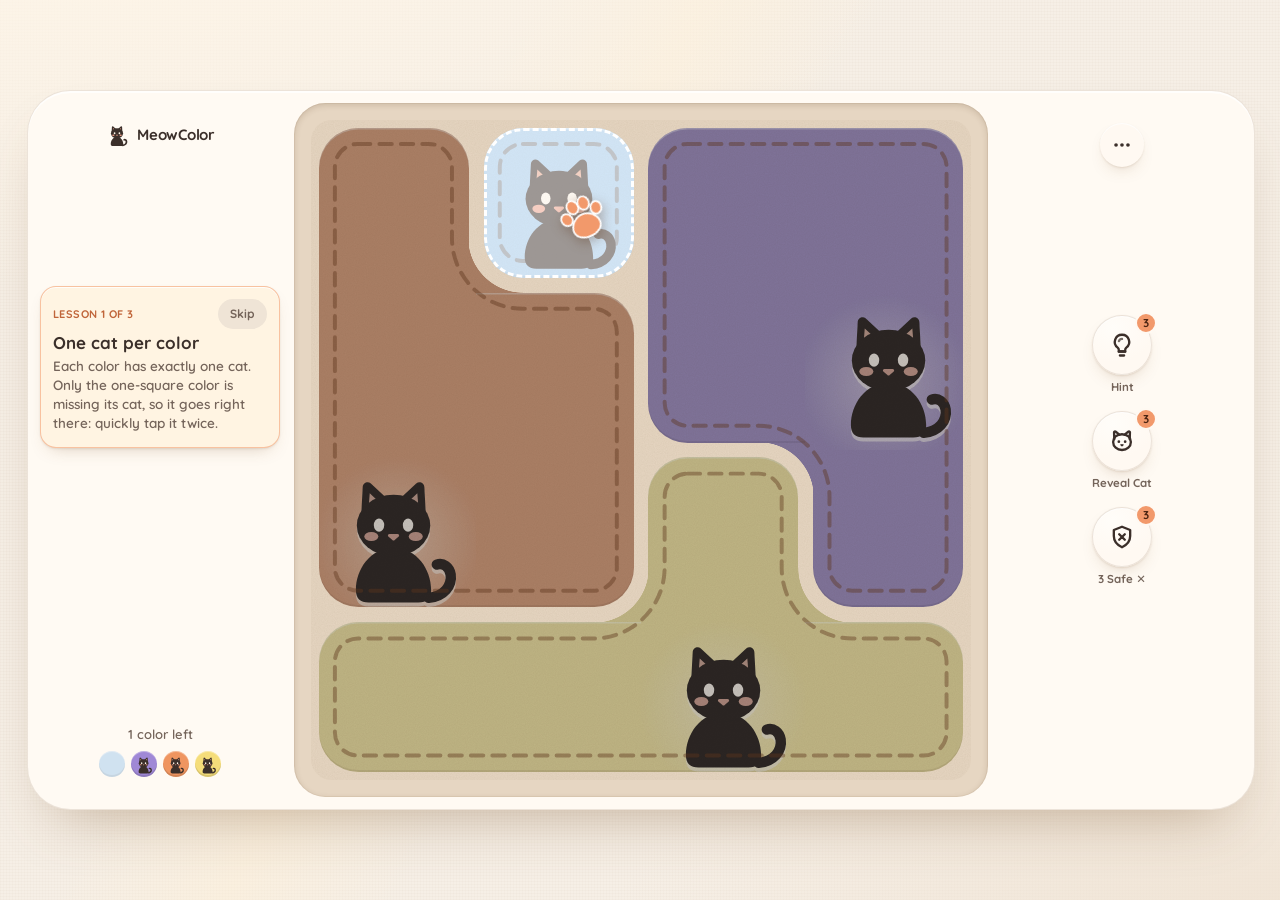
==== commit 5d183560: "feat(tutorial): tutorial guiado em 3 lições com cartão coach e mãozinha - Lição 1: um gato por cor (" ====
--- a/index.html
+++ b/index.html
@@ -111,6 +111,15 @@
             <span class="score-line"><svg class="ic" aria-hidden="true"><use href="#i-spark"/></svg><span id="score-value" class="level-info-value">0</span></span>
           </div>
         </div>
+        <!-- Tutorial: o "treinador" ocupa o lugar do HUD enquanto body.tutoring (ver Tutorial em script.js) -->
+        <div id="coach" class="coach" role="region" aria-label="Tutorial" data-i18n-attr="aria-label:tut.aria" hidden>
+          <div class="coach-head">
+            <span id="coach-step" class="coach-step"></span>
+            <button id="coach-skip" type="button" class="coach-skip" data-i18n="tut.skip">Pular</button>
+          </div>
+          <strong id="coach-title" class="coach-title"></strong>
+          <p id="coach-text" class="coach-text" aria-live="polite"></p>
+        </div>
         <div class="rack">
           <div id="status" class="status"></div>
           <div id="rack" class="rack-dots" aria-hidden="true"></div>
@@ -463,6 +472,7 @@
         <li data-i18n="rules.touch">Os gatos não podem se encostar</li>
       </ul>
       <p class="hint" data-i18n-html="ctrl.tapHint">Clique: marca ✕<br>Duplo clique: coloca um gato</p>
+      <button id="tut-replay" type="button" class="pill-btn tut-replay" data-menu-close><svg class="ic" aria-hidden="true"><use href="#i-play"/></svg><span data-i18n="tut.replay">Ver tutorial</span></button>
     </section>
 
     <div class="reveal-wrap"><button id="reveal" type="button" class="link-btn" data-menu-close data-i18n="ctrl.reveal">Revelar solução</button>
--- a/style.css
+++ b/style.css
@@ -504,7 +504,7 @@
 @keyframes eyesHappy { 0%, 45% { opacity: 0; } 46%, 100% { opacity: 1; } }
 
 /* Realce temporário das dicas (::before: ::after já serve ao gato e ao erro) */
-.cell.hint-glow::before, .cell.hint-target::before {
+.cell.hint-glow::before, .cell.hint-target::before, .cell.tut-unit::before, .cell.tut-focus::before, .cell.tut-ban::before {
   content: ""; position: absolute; inset: var(--inset); z-index: 2; pointer-events: none;
   border-radius: max(18%, var(--rtl)) max(18%, var(--rtr)) max(18%, var(--rbr)) max(18%, var(--rbl));
   animation: hintPulse .8s ease-in-out infinite alternate;
@@ -512,6 +512,11 @@
 /* alinhavo: costura provisória tracejada, como quem marca o tecido antes de costurar */
 .cell.hint-glow::before { border: 2.5px dashed #b5781a; background: rgba(255, 214, 120, .38); }
 .cell.hint-target::before { border: 2.5px dashed #fff; background: rgba(255, 255, 255, .45); }
+/* tutorial: a dedução (dourado), a casa a tocar (branco) e as casas a riscar com ✕ (vermelho); gatos dados já entram sentados */
+.cell.tut-unit::before { border: 2.5px dashed #b5781a; background: rgba(255, 214, 120, .3); }
+.cell.tut-focus::before { border: 3px dashed #fff; background: rgba(255, 255, 255, .5); }
+.cell.tut-ban::before { border: 3px solid #c43d3d; background: rgba(196, 61, 61, .42); box-shadow: inset 0 0 0 2px rgba(255, 255, 255, .55); }
+.cell.given .sym.cat :is(.cat-body, .cat-eyes, .cat-ears) { animation: none; }
 @keyframes hintPulse { from { opacity: .45; } to { opacity: 1; } }
 
 /* Pop-out de pontos: fixo na viewport e sem capturar toques */
@@ -933,6 +938,114 @@
 }
 
 /* =====================================================================
+ * TUTORIAL — cartão do treinador (no lugar do HUD) e patinha que mostra onde tocar
+ * ===================================================================== */
+.coach {
+  display: flex; flex-direction: column; gap: 4px; width: 100%; min-height: 0; margin: auto 0;
+  padding: 12px 12px 14px; border-radius: var(--radius-m); overflow-y: auto; text-align: left;
+  background: #fff4e2; border: 1.5px solid rgba(242, 153, 107, .55); box-shadow: var(--shadow-soft);
+  transition: background .25s, border-color .25s;
+}
+.coach[hidden] { display: none; }
+.coach-head { display: flex; align-items: center; justify-content: space-between; gap: 6px; }
+.coach-step { font-size: 11px; font-weight: 700; letter-spacing: .04em; text-transform: uppercase; color: var(--accent-deep); }
+.coach-skip {
+  min-height: 30px; padding: 0 12px; border: 0; border-radius: var(--radius-pill);
+  background: var(--surface-2); color: var(--text-2); font-size: 12px; font-weight: 700; cursor: pointer;
+}
+.coach-title { font-size: 17px; line-height: 1.2; color: var(--text-1); }
+.coach-text { margin: 0; font-size: 13.5px; font-weight: 600; line-height: 1.4; color: var(--text-2); }
+.coach[data-tone="warn"] { background: var(--danger-soft); border-color: rgba(224, 108, 108, .6); }
+.coach[data-tone="warn"] .coach-text { color: var(--danger-ink); }
+.coach[data-tone="good"] { background: #eaf4e2; border-color: rgba(127, 183, 126, .75); }
+.coach[data-tone="good"] .coach-text { color: #4f8a4e; }
+.coach.bump { animation: coachBump .38s var(--ease-out); }
+@keyframes coachBump { 40% { transform: scale(1.035); } }
+@media (hover: hover) { .coach-skip:hover { background: var(--surface-3); } }
+
+body.tutoring .hud, body.tutoring #reveal { display: none; }
+body.tutoring #game.active { --rail: clamp(150px, 20cqw, 240px); }   /* trilho mais largo para o texto */
+.tut-replay { margin-top: 10px; }
+.coach-dot {
+  display: inline-block; width: .95em; height: .95em; margin: 0 .1em; border-radius: 50%; vertical-align: -.12em;
+  background: var(--fab); box-shadow: inset 0 -2px 0 rgba(0, 0, 0, .12), 0 0 0 1.5px rgba(255, 255, 255, .8);
+}
+
+/* Próximo gato: o resto do tabuleiro escurece e um gato fantasma "respira" na casa certa */
+#board.tut-dim .cell:not(.tut-unit) { filter: brightness(.78) saturate(.55); }
+.tut-ghost { position: absolute; inset: 0; z-index: 1; display: grid; place-items: center; pointer-events: none; }
+.tut-ghost-cat {
+  width: 80%; height: 80%; margin-top: 6%; overflow: visible; fill: currentColor; color: var(--cat-ink);
+  animation: ghostBreath 1.5s ease-in-out infinite alternate;
+}
+@keyframes ghostBreath { from { opacity: .18; transform: translateY(4%) scale(.96); } to { opacity: .45; transform: none; } }
+
+/* Patinha: fica no centro do alvo e "pisa" (um toque) ou pisa duas vezes (duplo toque); a onda marca o toque */
+.tut-hand {
+  --hand: 48px;
+  position: fixed; z-index: 25; left: 0; top: 0; width: 0; height: 0; pointer-events: none;
+}
+.tut-hand[hidden], body:not([data-panel="game"]) .tut-hand { display: none; }
+.tut-ripple {
+  position: absolute; left: calc(var(--hand) * -.5); top: calc(var(--hand) * -.5);
+  width: var(--hand); height: var(--hand); border-radius: 50%;
+  border: 3px solid var(--accent); opacity: 0;
+}
+.tut-paw {
+  position: absolute; left: calc(var(--hand) * -.12); top: calc(var(--hand) * -.1);
+  width: calc(var(--hand) * .82); height: calc(var(--hand) * .82); overflow: visible;
+  fill: var(--accent); stroke: #fff; stroke-width: 1.6; paint-order: stroke;
+  filter: drop-shadow(0 4px 6px rgba(90, 50, 20, .35));
+  transform-origin: 30% 20%; rotate: -24deg;
+}
+.tut-hand.tap .tut-paw { animation: pawTap 1.5s var(--ease-soft) infinite; }
+.tut-hand.tap .tut-ripple { animation: tapRipple 1.5s ease-out infinite; }
+.tut-hand.dbl .tut-paw { animation: pawDbl 1.7s var(--ease-soft) infinite; }
+.tut-hand.dbl .tut-ripple { animation: dblRipple 1.7s ease-out infinite; }
+@keyframes pawTap {
+  0%, 100% { transform: translate(14%, 14%); }
+  30% { transform: translate(0, 0) scale(.86); }
+  45% { transform: translate(10%, 10%); }
+}
+@keyframes tapRipple {
+  0%, 28% { opacity: 0; transform: scale(.3); }
+  32% { opacity: .9; }
+  70%, 100% { opacity: 0; transform: scale(1.35); }
+}
+@keyframes pawDbl {
+  0%, 100% { transform: translate(14%, 14%); }
+  20% { transform: translate(0, 0) scale(.86); }
+  30% { transform: translate(7%, 7%); }
+  40% { transform: translate(0, 0) scale(.86); }
+  55% { transform: translate(12%, 12%); }
+}
+@keyframes dblRipple {
+  0%, 18% { opacity: 0; transform: scale(.3); }
+  22% { opacity: .9; transform: scale(.5); }
+  38% { opacity: .5; transform: scale(1); }
+  42% { opacity: .95; transform: scale(.55); }
+  80%, 100% { opacity: 0; transform: scale(1.4); }
+}
+
+/* Retrato: o cartão ocupa as faixas do HUD e do varal (que somem durante o tutorial) */
+@media (max-aspect-ratio: 23/20) {
+  body.tutoring #game.active { --rail: 0px; --hud-h: 72px; }
+  body.tutoring .rack { display: none; }
+  .coach {
+    grid-row: 1 / 3; grid-column: 1; align-self: stretch; width: auto; margin: 0 54px 0 0;
+    display: grid; grid-template-columns: auto 1fr auto; grid-template-rows: auto 1fr;
+    grid-template-areas: "step title skip" "text text text"; column-gap: 8px; row-gap: 2px; align-items: center;
+    padding: 8px 10px 8px 12px;
+  }
+  .coach[hidden] { display: none; }
+  .coach-head { display: contents; }
+  .coach-step { grid-area: step; }
+  .coach-title { grid-area: title; font-size: 15px; min-width: 0; }
+  .coach-skip { grid-area: skip; min-height: 26px; padding: 0 10px; }
+  .coach-text { grid-area: text; align-self: start; font-size: 13px; line-height: 1.32; }
+}
+
+/* =====================================================================
  * Menos movimento: sem deslocamentos; o feedback de cor continua
  * ===================================================================== */
 @media (prefers-reduced-motion: reduce) {
@@ -947,7 +1060,11 @@
   .modal.open, .menu-scrim, .hint-msg { animation: fade .2s ease-out; }
   .modal-card, .menu-drop, body.portrait .menu-drop { animation: fade .2s ease-out; }
   .modal-star.on { animation: fade .3s calc(.2s + var(--i, 0) * .15s) both; }
-  .cell.hint-glow::before, .cell.hint-target::before { animation: none; }
+  .cell.hint-glow::before, .cell.hint-target::before, .cell.tut-unit::before, .cell.tut-focus::before, .cell.tut-ban::before { animation: none; }
+  .tut-ghost-cat { animation: none; opacity: .35; }
+  .tut-hand .tut-paw, .tut-hand .tut-ripple { animation: none; }
+  .tut-hand .tut-ripple { opacity: .6; transform: scale(.9); }
+  .coach.bump { animation: none; }
   .point-pop { animation: fadeOnly .8s linear forwards; }
   .score-info .level-info-value.bump { animation: none; }
 }
--- a/theme-night.css
+++ b/theme-night.css
@@ -120,6 +120,13 @@
   [data-theme="night"] .pu-btn:hover .pu-icon { color: #ffd9c4; }
 }
 
+/* Tutorial: o cartão do treinador segue o vidro escuro da mensagem de dica */
+[data-theme="night"] .coach { background: var(--surface-raised, #1c1a27); border: 1px solid rgba(255, 179, 138, .35); box-shadow: none; }
+[data-theme="night"] .coach[data-tone="warn"] { background: var(--danger-soft); border-color: rgba(255, 92, 122, .5); }
+[data-theme="night"] .coach[data-tone="good"] { background: rgba(126, 226, 176, .1); border-color: rgba(126, 226, 176, .45); }
+[data-theme="night"] .coach[data-tone="good"] .coach-text { color: var(--success); }
+[data-theme="night"] .tut-paw { stroke: var(--bg); filter: drop-shadow(0 0 10px rgba(255, 179, 138, .55)); }
+
 [data-theme="night"] .hint-msg {
   background: var(--surface-raised, #1c1a27); color: var(--text-1); border: 1px solid rgba(255, 210, 122, .35);
   font-weight: 500;
@@ -191,6 +198,12 @@
 [data-theme="night"] .cell.hint-target::before { border: 0; border-radius: var(--rtl) var(--rtr) var(--rbr) var(--rbl); }
 [data-theme="night"] .cell.hint-glow::before { box-shadow: inset 0 0 0 2px var(--honey), inset 0 0 calc(var(--cell) * .35) rgba(255, 210, 122, .45); background: rgba(255, 210, 122, .14); }
 [data-theme="night"] .cell.hint-target::before { box-shadow: inset 0 0 0 2px #fff, inset 0 0 calc(var(--cell) * .35) rgba(255, 255, 255, .45); background: rgba(255, 255, 255, .16); }
+[data-theme="night"] :is(.cell.tut-unit, .cell.tut-focus, .cell.tut-ban)::before { border: 0; border-radius: var(--rtl) var(--rtr) var(--rbr) var(--rbl); }
+[data-theme="night"] .cell.tut-unit::before { box-shadow: inset 0 0 0 2px var(--honey), inset 0 0 calc(var(--cell) * .35) rgba(255, 210, 122, .45); background: rgba(255, 210, 122, .14); }
+[data-theme="night"] .tut-ghost-cat { color: var(--ink); }
+[data-theme="night"] .coach-dot { box-shadow: 0 0 0 1.5px rgba(255, 255, 255, .25), 0 0 8px rgba(var(--c-rgb, 255 255 255) / .4); }
+[data-theme="night"] .cell.tut-focus::before { box-shadow: inset 0 0 0 3px #fff, inset 0 0 calc(var(--cell) * .4) rgba(255, 255, 255, .55); background: rgba(255, 255, 255, .2); }
+[data-theme="night"] .cell.tut-ban::before { box-shadow: inset 0 0 0 3px var(--danger), inset 0 0 calc(var(--cell) * .4) rgba(255, 92, 122, .7); background: rgba(255, 40, 80, .32); }
 
 /* Resolve Nível (dev): casas soltas */
 [data-theme="night"] #sboard .cell { border-radius: 6px; background-color: #22202e; box-shadow: inset 0 0 0 1px rgba(255, 255, 255, .06); }
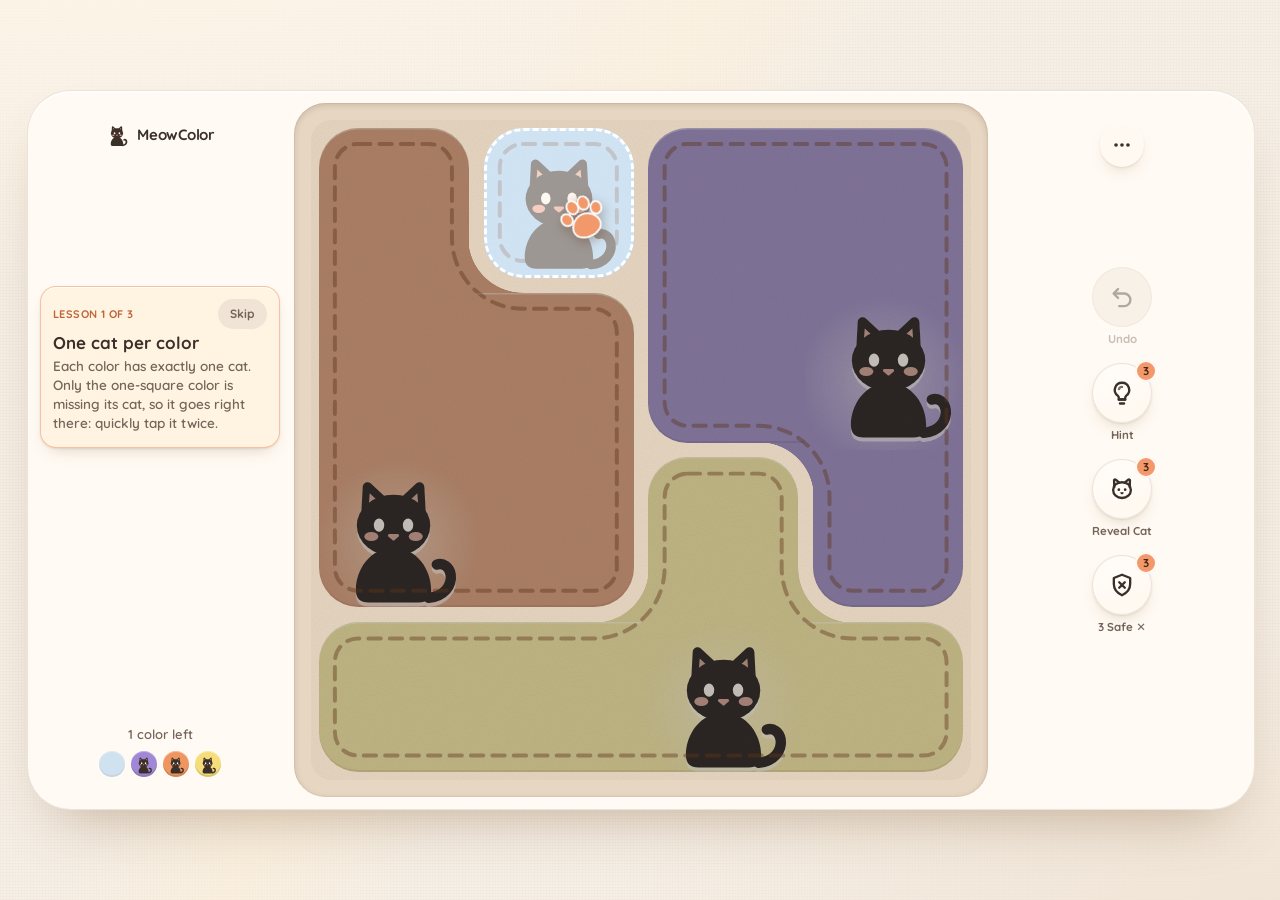
==== commit 0718cb12: "feat: desfazer, desafio diário com sequência e jogo melhor no celular - Desfazer (botão na barra + C" ====
--- a/index.html
+++ b/index.html
@@ -74,6 +74,9 @@
       <symbol id="i-refresh" viewBox="0 0 24 24"><g fill="none" stroke="currentColor" stroke-width="2" stroke-linecap="round" stroke-linejoin="round"><path d="M19.2 12a7.2 7.2 0 1 1-2.1-5.1"/><path d="M19.4 4.6v3.6h-3.6"/></g></symbol>
       <symbol id="i-sun" viewBox="0 0 24 24"><g fill="none" stroke="currentColor" stroke-width="2" stroke-linecap="round"><circle cx="12" cy="12" r="4.2"/><path d="M12 2.8v2.1M12 19.1v2.1M2.8 12h2.1M19.1 12h2.1M5.5 5.5l1.5 1.5M17 17l1.5 1.5M5.5 18.5 7 17M17 7l1.5-1.5"/></g></symbol>
       <symbol id="i-moon" viewBox="0 0 24 24"><path d="M19.6 14.6A8 8 0 0 1 9.4 4.4a8 8 0 1 0 10.2 10.2z" fill="none" stroke="currentColor" stroke-width="2" stroke-linejoin="round"/></symbol>
+      <symbol id="i-undo" viewBox="0 0 24 24"><g fill="none" stroke="currentColor" stroke-width="2" stroke-linecap="round" stroke-linejoin="round"><path d="M8.6 5.2 4.8 9l3.8 3.8"/><path d="M5.2 9h8.6a5.4 5.4 0 0 1 0 10.8H9.6"/></g></symbol>
+      <symbol id="i-calendar" viewBox="0 0 24 24"><g fill="none" stroke="currentColor" stroke-width="2" stroke-linecap="round" stroke-linejoin="round"><rect x="4" y="5.5" width="16" height="15" rx="3.2"/><path d="M4 10h16M8.5 3.4v4M15.5 3.4v4"/></g></symbol>
+      <symbol id="i-flame" viewBox="0 0 24 24"><path fill="currentColor" d="M12.6 2.6c.4 2.6-.6 4.4-2 5.9-1.6 1.7-3.6 3.4-3.6 6.6a5 5 0 0 0 10 .2c0-1.7-.6-3.1-1.4-4.2-.2 1.2-.8 2-1.7 2.4.4-3.2-.3-7-1.3-10.9z"/></symbol>
       <symbol id="i-eraser" viewBox="0 0 24 24"><g fill="none" stroke="currentColor" stroke-width="2" stroke-linecap="round" stroke-linejoin="round"><path d="M9.4 19.5 4.6 14.7a1.6 1.6 0 0 1 0-2.3l7.8-7.8a1.6 1.6 0 0 1 2.3 0l4.7 4.7a1.6 1.6 0 0 1 0 2.3l-7.9 7.9zM20 19.5H9.4M8 10.9l5.1 5.1"/></g></symbol>
     </defs>
   </svg>
@@ -134,6 +137,7 @@
         </button>
         <div class="powerups" id="powerups">
           <div class="powerup-bar" role="group" aria-label="Power-ups" data-i18n-attr="aria-label:item.group">
+            <button id="undo-btn" type="button" class="pu-btn pu-undo" aria-label="Desfazer (Ctrl+Z)" data-i18n-attr="aria-label:ctrl.undoAria" disabled><span class="pu-disc"><svg class="pu-icon" aria-hidden="true"><use href="#i-undo"/></svg></span><span class="pu-label" data-i18n="ctrl.undo">Desfazer</span></button>
             <button type="button" class="pu-btn" data-item="hint" aria-label="Dica inteligente"><span class="pu-disc"><svg class="pu-icon" aria-hidden="true"><use href="#i-bulb"/></svg><span class="pu-badge" aria-hidden="true">3</span></span><span class="pu-label" data-i18n="item.hint.label">Dica</span></button>
             <button type="button" class="pu-btn" data-item="revealCat" aria-label="Revelar gato"><span class="pu-disc"><svg class="pu-icon" aria-hidden="true"><use href="#i-catface"/></svg><span class="pu-badge" aria-hidden="true">3</span></span><span class="pu-label" data-i18n="item.revealCat.label">Revelar Gato</span></button>
             <button type="button" class="pu-btn" data-item="safeCross" aria-label="3 X seguros"><span class="pu-disc"><svg class="pu-icon" aria-hidden="true"><use href="#i-shield"/></svg><span class="pu-badge" aria-hidden="true">3</span></span><span class="pu-label" data-i18n="item.safeCross.label">3x Seguros</span></button>
@@ -153,6 +157,7 @@
         <h2 data-i18n="levels.title">Níveis</h2>
         <span id="levels-total" class="levels-total"></span>
       </div>
+      <div id="daily-card" class="daily-card"></div>
       <div id="level-map"></div>
     </section>
 
@@ -436,6 +441,7 @@
             <option>8</option><option>9</option><option>10</option>
           </select>
         </label>
+        <button id="daily-btn" type="button" class="pill-btn" data-menu-close><svg class="ic" aria-hidden="true"><use href="#i-calendar"/></svg><span data-i18n="daily.menu">Desafio diário</span></button>
         <button id="new" type="button" class="pill-btn" data-menu-close><svg class="ic" aria-hidden="true"><use href="#i-refresh"/></svg><span data-i18n="ctrl.new">Novo jogo</span></button>
         <button id="clear" type="button" class="pill-btn" data-menu-close><svg class="ic" aria-hidden="true"><use href="#i-eraser"/></svg><span data-i18n="ctrl.clear">Limpar</span></button>
       </div>
--- a/style.css
+++ b/style.css
@@ -222,6 +222,9 @@
   font-size: clamp(34px, 9cqh, 68px); font-weight: 700; line-height: 1; letter-spacing: -.04em;
   font-variant-numeric: tabular-nums; color: var(--accent-deep);
 }
+/* Desafio diário: o "valor" é uma palavra, não um número */
+.level-info.daily .level-info-label { display: none; }
+.level-info.daily .level-info-value { font-size: clamp(22px, 5cqh, 30px); letter-spacing: 0; }
 .timer { flex-direction: row; gap: 5px; font-size: 16px; font-weight: 600; color: var(--text-1); font-variant-numeric: tabular-nums; }
 .timer .ic { width: 16px; height: 16px; color: var(--text-2); }
 .score-info { flex-direction: row; align-items: baseline; gap: 4px; }
@@ -307,8 +310,12 @@
   border-color: transparent transparent transparent currentColor;
 }
 @media (hover: hover) {
-  .pu-btn:hover .pu-disc { transform: translateY(-2px); }
-}
+  .pu-btn:not(:disabled):hover .pu-disc { transform: translateY(-2px); }
+}
+/* Desfazer: ferramenta, não power-up (sem selo, disco liso); apagado com a pilha vazia */
+.pu-undo .pu-disc { background: var(--surface-2); box-shadow: none; }
+.pu-undo:disabled { cursor: default; opacity: .4; }
+.pu-undo:disabled .pu-disc { transform: none; }
 
 /* Mensagem da dica: cartão quente; toque para fechar */
 .hint-msg {
@@ -319,6 +326,14 @@
   box-shadow: var(--shadow-pop); animation: toastIn .28s var(--ease-out);
 }
 .hint-msg[hidden] { display: none; }
+/* dica: técnica (como no card do Guia) + porquê + atalho para o card */
+.hint-tech { display: block; margin-bottom: 2px; color: var(--accent-deep); font-size: 11px; font-weight: 800; letter-spacing: .1em; }
+.hint-guide {
+  display: block; margin: 6px 0 0 auto; padding: 4px 10px; border: 0; border-radius: 999px;
+  background: rgba(242, 153, 107, .2); color: var(--accent-deep); font: inherit; font-size: 12px; font-weight: 800; cursor: pointer;
+}
+.strategy-card.guide-flash { animation: guideFlash 1.6s ease-out; }
+@keyframes guideFlash { 0%, 40% { box-shadow: 0 0 0 4px rgba(242, 153, 107, .7); } 100% { box-shadow: 0 0 0 0 rgba(242, 153, 107, 0); } }
 @keyframes toastIn { from { opacity: 0; transform: translateY(8px); } }
 
 /* =====================================================================
@@ -444,6 +459,13 @@
 .sym-x path.thread { stroke: var(--x-thread, rgba(255, 240, 225, .4)); stroke-width: 1; }
 .sym.wrong path { stroke: var(--x-wrong); stroke-width: 3.6; }
 .sym.wrong path.thread { stroke: rgba(255, 220, 210, .45); stroke-width: 1; }
+/* tema claro: ✕ sempre branco, grosso e com contorno escuro suave, para aparecer até nas cores mais claras */
+:root:not([data-theme="night"]) .sym.x .sym-x {
+  width: 62%; height: 62%;
+  filter: drop-shadow(0 0 1px rgba(59, 47, 42, .6)) drop-shadow(0 1px 1.5px rgba(59, 47, 42, .35));
+}
+:root:not([data-theme="night"]) .sym.x:not(.wrong) path { stroke: #fff; stroke-width: 4.6; }
+:root:not([data-theme="night"]) .sym.x:not(.wrong) path.thread { display: none; }
 .sym.x .x1 { animation: drawStroke 90ms ease-out both; }
 .sym.x .x2 { animation: drawStroke 90ms 90ms ease-out both; }
 @keyframes drawStroke { from { stroke-dashoffset: 1; } }
@@ -504,7 +526,7 @@
 @keyframes eyesHappy { 0%, 45% { opacity: 0; } 46%, 100% { opacity: 1; } }
 
 /* Realce temporário das dicas (::before: ::after já serve ao gato e ao erro) */
-.cell.hint-glow::before, .cell.hint-target::before, .cell.tut-unit::before, .cell.tut-focus::before, .cell.tut-ban::before {
+.cell.hint-glow::before, .cell.hint-target::before, .cell.hint-ban::before, .cell.tut-unit::before, .cell.tut-focus::before, .cell.tut-ban::before {
   content: ""; position: absolute; inset: var(--inset); z-index: 2; pointer-events: none;
   border-radius: max(18%, var(--rtl)) max(18%, var(--rtr)) max(18%, var(--rbr)) max(18%, var(--rbl));
   animation: hintPulse .8s ease-in-out infinite alternate;
@@ -515,7 +537,7 @@
 /* tutorial: a dedução (dourado), a casa a tocar (branco) e as casas a riscar com ✕ (vermelho); gatos dados já entram sentados */
 .cell.tut-unit::before { border: 2.5px dashed #b5781a; background: rgba(255, 214, 120, .3); }
 .cell.tut-focus::before { border: 3px dashed #fff; background: rgba(255, 255, 255, .5); }
-.cell.tut-ban::before { border: 3px solid #c43d3d; background: rgba(196, 61, 61, .42); box-shadow: inset 0 0 0 2px rgba(255, 255, 255, .55); }
+.cell:is(.tut-ban, .hint-ban)::before { border: 3px solid #c43d3d; background: rgba(196, 61, 61, .42); box-shadow: inset 0 0 0 2px rgba(255, 255, 255, .55); }
 .cell.given .sym.cat :is(.cat-body, .cat-eyes, .cat-ears) { animation: none; }
 @keyframes hintPulse { from { opacity: .45; } to { opacity: 1; } }
 
@@ -567,6 +589,7 @@
   .hud-item { flex-direction: row; align-items: center; gap: 5px; }
   .level-info .level-info-label, .score-info .level-info-label { display: none; }
   .level-info .level-info-value { font-size: 30px; }
+  .level-info.daily .level-info-value { font-size: 18px; }
   .score-info .level-info-value { font-size: 16px; }
   .paw { --paw: 19px; }
   .menu-btn { grid-area: hud; justify-self: end; align-self: center; }
@@ -580,10 +603,17 @@
 
   .powerups { grid-area: dock; display: flex; justify-content: center; align-items: center; margin: 0; }
   .powerup-bar { flex-direction: row; justify-content: space-around; gap: 0; width: var(--board); }
-  .pu-btn { width: 84px; }
+  .pu-btn { width: auto; flex: 0 1 84px; min-width: 0; }
   .pu-disc { width: 54px; }
 
   .hint-msg { top: var(--pad); bottom: auto; left: var(--pad); right: var(--pad); max-height: 40%; z-index: 4; }
+}
+/* celular em pé (≤ 540px de largura): a largura é o que limita o tabuleiro, então a bandeja some (sem margem,
+ * borda nem sombra) e a moldura afina. No 10×10 de 393px (Moto G55) a casa vai de ~33px para ~37px. */
+@media (max-aspect-ratio: 23/20) and (max-width: 540px) {
+  #game.active { --pad: 0px; --tpad: 4px; }
+  .tray { border: 0; border-radius: 0; background: none; box-shadow: none; }
+  #board { --frame: calc(var(--board) * .012 + 2px); }
 }
 /* retrato baixo: dock só com ícones */
 @media (max-aspect-ratio: 23/20) and (max-height: 600px) {
@@ -641,7 +671,7 @@
 .menu-head .brand { font-size: 19px; }
 .menu-head .icon-btn { width: 40px; height: 40px; background: var(--surface-2); box-shadow: none; }
 
-.tabs { grid-area: tabs; display: grid; grid-template-columns: repeat(auto-fit, minmax(96px, 1fr)); gap: 8px; }
+.tabs { grid-area: tabs; display: grid; grid-template-columns: repeat(auto-fit, minmax(80px, 1fr)); gap: 8px; }
 .tab {
   display: flex; flex-direction: column; align-items: center; justify-content: center; gap: 4px;
   min-height: 62px; padding: 8px 6px; border: 0; border-radius: var(--radius-m);
@@ -668,6 +698,7 @@
 }
 .controls .pill-btn { gap: 5px; padding: 0 8px; font-size: 14px; white-space: nowrap; }
 .controls .pill-btn .ic { width: 16px; height: 16px; }
+.controls .pill-btn > span { min-width: 0; overflow: hidden; text-overflow: ellipsis; }
 
 .settings { display: grid; grid-template-columns: repeat(2, minmax(0, 1fr)); gap: 8px; }
 .set-row {
@@ -843,6 +874,41 @@
 .lv-btn.locked { background: var(--surface-2); box-shadow: none; cursor: not-allowed; opacity: .75; }
 .lv-btn:not(:disabled):active { transform: scale(.96); }
 @media (hover: hover) { .lv-btn:not(:disabled):hover { transform: translateY(-2px); border-color: rgba(242, 153, 107, .6); } }
+
+/* ---------- Desafio diário: cartão no topo do mapa ---------- */
+.daily-card {
+  display: grid; grid-template-columns: auto minmax(0, 1fr) auto; align-items: center; gap: 14px;
+  margin: 14px 0 4px; padding: 14px 16px; border: 2px solid var(--accent); border-radius: var(--radius-l);
+  background: var(--accent-soft); box-shadow: var(--shadow-soft);
+}
+.daily-card.done { border-color: var(--line); background: var(--surface-1); }
+.daily-art { position: relative; display: grid; place-items: center; width: 54px; height: 54px; color: var(--accent-deep); }
+.daily-ic { width: 54px; height: 54px; }
+.daily-day { position: absolute; top: 21px; left: 0; right: 0; text-align: center; font-size: 17px; font-weight: 800; line-height: 1; font-variant-numeric: tabular-nums; }
+.daily-title { margin: 0; font-size: 18px; color: var(--text-1); }
+.daily-meta { margin: 2px 0 0; font-size: 13px; color: var(--text-2); }
+.daily-meta::first-letter { text-transform: uppercase; }
+.daily-streak { display: flex; align-items: center; gap: 5px; margin: 6px 0 0; font-size: 13px; font-weight: 700; color: var(--text-2); }
+.daily-flame { flex: 0 0 auto; width: 16px; height: 16px; color: var(--text-3); }
+.daily-streak.on { color: var(--accent-deep); }
+.daily-streak.on .daily-flame { color: var(--accent); }
+.daily-side { display: flex; flex-direction: column; align-items: flex-end; gap: 4px; }
+.daily-stars { font-size: 16px; letter-spacing: .1em; color: var(--honey); line-height: 1; }
+.daily-next { font-size: 12px; color: var(--text-2); white-space: nowrap; }
+.daily-play { white-space: nowrap; }
+.daily-play.primary { background: var(--accent); color: var(--accent-ink); }
+@media (max-width: 480px) {
+  .daily-card { grid-template-columns: auto minmax(0, 1fr); }
+  .daily-side { grid-column: 1 / -1; flex-direction: row; flex-wrap: wrap; align-items: center; justify-content: flex-end; gap: 4px 12px; }
+  .daily-side .daily-play { flex: 1 0 100%; }
+}
+.streak-line { font-weight: 700; color: var(--accent-deep); }
+.controls #daily-btn { grid-column: 1 / -1; grid-row: 1; }    /* linha própria em cima; tamanho/novo/limpar ficam juntos embaixo */
+/* celular estreito: sem ícones nos botões da partida e ajustes em uma coluna, para nada cortar */
+@media (max-width: 360px) {
+  .controls .pill-btn:not(#daily-btn) .ic { display: none; }
+  .settings { grid-template-columns: minmax(0, 1fr); }
+}
 
 /* ---------- Texto (Guia e Documentação): folha de papel ---------- */
 .doc {
@@ -966,7 +1032,7 @@
 body.tutoring .hud, body.tutoring #reveal { display: none; }
 body.tutoring #game.active { --rail: clamp(150px, 20cqw, 240px); }   /* trilho mais largo para o texto */
 .tut-replay { margin-top: 10px; }
-.coach-dot {
+.color-dot {
   display: inline-block; width: .95em; height: .95em; margin: 0 .1em; border-radius: 50%; vertical-align: -.12em;
   background: var(--fab); box-shadow: inset 0 -2px 0 rgba(0, 0, 0, .12), 0 0 0 1.5px rgba(255, 255, 255, .8);
 }
@@ -1060,7 +1126,8 @@
   .modal.open, .menu-scrim, .hint-msg { animation: fade .2s ease-out; }
   .modal-card, .menu-drop, body.portrait .menu-drop { animation: fade .2s ease-out; }
   .modal-star.on { animation: fade .3s calc(.2s + var(--i, 0) * .15s) both; }
-  .cell.hint-glow::before, .cell.hint-target::before, .cell.tut-unit::before, .cell.tut-focus::before, .cell.tut-ban::before { animation: none; }
+  .strategy-card.guide-flash { animation: none; }
+  .cell.hint-glow::before, .cell.hint-target::before, .cell.hint-ban::before, .cell.tut-unit::before, .cell.tut-focus::before, .cell.tut-ban::before { animation: none; }
   .tut-ghost-cat { animation: none; opacity: .35; }
   .tut-hand .tut-paw, .tut-hand .tut-ripple { animation: none; }
   .tut-hand .tut-ripple { opacity: .6; transform: scale(.9); }
--- a/theme-night.css
+++ b/theme-night.css
@@ -131,6 +131,8 @@
   background: var(--surface-raised, #1c1a27); color: var(--text-1); border: 1px solid rgba(255, 210, 122, .35);
   font-weight: 500;
 }
+[data-theme="night"] :is(.hint-tech, .hint-guide) { color: var(--honey); }
+[data-theme="night"] .hint-guide { background: rgba(255, 210, 122, .14); }
 
 /* =====================================================================
  * TABULEIRO — feltro vivo sobre a mesa escura
@@ -198,12 +200,12 @@
 [data-theme="night"] .cell.hint-target::before { border: 0; border-radius: var(--rtl) var(--rtr) var(--rbr) var(--rbl); }
 [data-theme="night"] .cell.hint-glow::before { box-shadow: inset 0 0 0 2px var(--honey), inset 0 0 calc(var(--cell) * .35) rgba(255, 210, 122, .45); background: rgba(255, 210, 122, .14); }
 [data-theme="night"] .cell.hint-target::before { box-shadow: inset 0 0 0 2px #fff, inset 0 0 calc(var(--cell) * .35) rgba(255, 255, 255, .45); background: rgba(255, 255, 255, .16); }
-[data-theme="night"] :is(.cell.tut-unit, .cell.tut-focus, .cell.tut-ban)::before { border: 0; border-radius: var(--rtl) var(--rtr) var(--rbr) var(--rbl); }
+[data-theme="night"] :is(.cell.tut-unit, .cell.tut-focus, .cell.tut-ban, .cell.hint-ban)::before { border: 0; border-radius: var(--rtl) var(--rtr) var(--rbr) var(--rbl); }
 [data-theme="night"] .cell.tut-unit::before { box-shadow: inset 0 0 0 2px var(--honey), inset 0 0 calc(var(--cell) * .35) rgba(255, 210, 122, .45); background: rgba(255, 210, 122, .14); }
 [data-theme="night"] .tut-ghost-cat { color: var(--ink); }
-[data-theme="night"] .coach-dot { box-shadow: 0 0 0 1.5px rgba(255, 255, 255, .25), 0 0 8px rgba(var(--c-rgb, 255 255 255) / .4); }
+[data-theme="night"] .color-dot { box-shadow: 0 0 0 1.5px rgba(255, 255, 255, .25), 0 0 8px rgba(var(--c-rgb, 255 255 255) / .4); }
 [data-theme="night"] .cell.tut-focus::before { box-shadow: inset 0 0 0 3px #fff, inset 0 0 calc(var(--cell) * .4) rgba(255, 255, 255, .55); background: rgba(255, 255, 255, .2); }
-[data-theme="night"] .cell.tut-ban::before { box-shadow: inset 0 0 0 3px var(--danger), inset 0 0 calc(var(--cell) * .4) rgba(255, 92, 122, .7); background: rgba(255, 40, 80, .32); }
+[data-theme="night"] .cell:is(.tut-ban, .hint-ban)::before { box-shadow: inset 0 0 0 3px var(--danger), inset 0 0 calc(var(--cell) * .4) rgba(255, 92, 122, .7); background: rgba(255, 40, 80, .32); }
 
 /* Resolve Nível (dev): casas soltas */
 [data-theme="night"] #sboard .cell { border-radius: 6px; background-color: #22202e; box-shadow: inset 0 0 0 1px rgba(255, 255, 255, .06); }
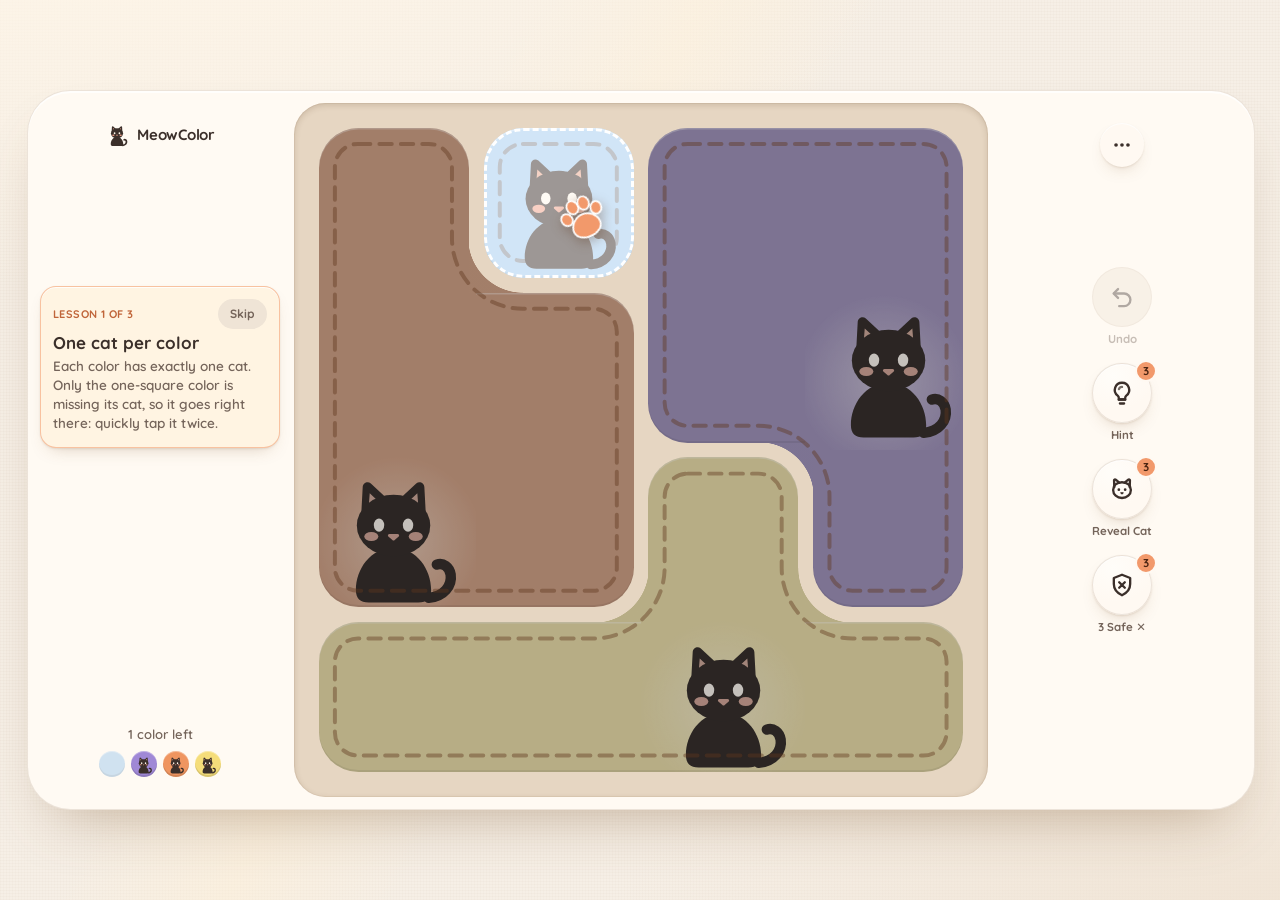
==== commit 7d61455e: "perf: renderização leve no celular (arrastar ✕ e abrir o menu) - Textura do feltro sem mix-blend-mod" ====
--- a/index.html
+++ b/index.html
@@ -415,8 +415,8 @@
   </main>
 
   <!-- ===== Menu ⋯ (sobreposto): abas, ajustes, idioma e regras. Cartão central na paisagem, folha de baixo no retrato. ===== -->
-  <div class="menu-scrim" data-menu-close hidden></div>
-  <div id="menu-drop" class="menu-drop" role="dialog" aria-modal="true" aria-labelledby="menu-title" hidden>
+  <div class="menu-scrim" data-menu-close></div>
+  <div id="menu-drop" class="menu-drop" role="dialog" aria-modal="true" aria-labelledby="menu-title" inert>
     <div class="menu-head">
       <span class="brand"><svg class="brand-mark" aria-hidden="true" viewBox="0 0 64 64"><use href="#cat-ears"/><use href="#cat-body"/><use href="#cat-eyes"/></svg><span id="menu-title" data-i18n="app.name">MeowColor</span></span>
       <button type="button" class="icon-btn" data-menu-close aria-label="Fechar menu" data-i18n-attr="aria-label:menu.close">
@@ -490,6 +490,13 @@
           <label class="dev-opt" id="auto-color-wrap" hidden><span>✕ na cor do gato</span><input type="checkbox" id="auto-color" class="switch" checked></label>
           <button id="find-cat" type="button" class="dev-btn" data-menu-close hidden>🔎 Achar um gato</button>
         </div>
+        <details class="dev-tune">
+          <summary>🎚️ Visual / desempenho</summary>
+          <div class="dev-tune-body" id="dev-tune-body">
+            <label class="dev-opt"><span>Medidor de quadros</span><input type="checkbox" id="dev-fps-on" class="switch"></label>
+            <div class="dev-tune-btns"><button type="button" class="dev-btn" id="dev-tune-copy">📋 Copiar valores</button><button type="button" class="dev-btn" id="dev-tune-reset">↺ Padrão</button></div>
+          </div>
+        </details>
       </div>
     </div>
   </div>
--- a/style.css
+++ b/style.css
@@ -74,6 +74,16 @@
   --ease-out: cubic-bezier(.22, 1, .36, 1);
   --ease-spring: cubic-bezier(.34, 1.56, .64, 1);
   --ease-soft: cubic-bezier(.45, 0, .25, 1);
+
+  /* efeitos leves (sem filter/blend no tabuleiro); ajustáveis no painel 🎚️ do Modo Dev */
+  --felt-a: .14;                     /* textura do feltro, tema claro */
+  --felt-a-night: .04;               /* textura do feltro, tema noite */
+  --night-dim: 91%;                  /* cor da peça no noite (resto: mesa escura) */
+  --x-edge-w: 6.4;                   /* contorno do ✕ no tema claro */
+  --x-edge-a: .4;
+  --wave-glow: .18;                  /* brilho máximo da onda */
+  --lit-mix: 6%;                     /* quanto a região com gato clareia (tema claro) */
+  --scrim-a-night: .68;              /* fundo do menu no noite */
 
   --font: "Quicksand", ui-rounded, "SF Pro Rounded", "Nunito", "Segoe UI", system-ui, sans-serif;
   --paw-mask: url("data:image/svg+xml,%3Csvg xmlns='http://www.w3.org/2000/svg' viewBox='0 0 24 24'%3E%3Cpath d='M12 21.2c-3.4 0-6.1-1.8-6.1-4.3 0-2.8 2.9-5.6 6.1-5.6s6.1 2.8 6.1 5.6c0 2.5-2.7 4.3-6.1 4.3z'/%3E%3Cellipse cx='4.8' cy='10.6' rx='2.1' ry='2.5'/%3E%3Cellipse cx='9.3' cy='6.4' rx='2.2' ry='2.7'/%3E%3Cellipse cx='14.7' cy='6.4' rx='2.2' ry='2.7'/%3E%3Cellipse cx='19.2' cy='10.6' rx='2.1' ry='2.5'/%3E%3C/svg%3E");
@@ -363,11 +373,12 @@
   touch-action: none; user-select: none; -webkit-user-select: none;
 }
 #board { gap: 0; }
-/* fibra do feltro, por cima das peças e sem capturar toques */
+/* fibra do feltro, por cima das peças e sem capturar toques. Sem mix-blend-mode: com blend, cada ✕ obrigava a
+ * recompor o tabuleiro inteiro; numa camada própria (translateZ) a textura é pintada uma vez só. */
 #board::after {
   content: ""; position: absolute; inset: var(--frame); z-index: 1; pointer-events: none;
   border-radius: calc(var(--board) * .03);
-  opacity: .2; mix-blend-mode: multiply;
+  opacity: var(--felt-a); transform: translateZ(0);
   background-image: url("data:image/svg+xml,%3Csvg xmlns='http://www.w3.org/2000/svg' width='160' height='160'%3E%3Cfilter id='n'%3E%3CfeTurbulence type='fractalNoise' baseFrequency='.9' numOctaves='2' stitchTiles='stitch'/%3E%3CfeColorMatrix values='0 0 0 0 .35 0 0 0 0 .25 0 0 0 0 .15 0 0 0 .55 0'/%3E%3C/filter%3E%3Crect width='160' height='160' filter='url(%23n)'/%3E%3C/svg%3E");
 }
 #board.locked .cell { cursor: default; }
@@ -393,16 +404,20 @@
   display: grid; place-items: center;
   min-width: 0; min-height: 0;
   cursor: pointer; user-select: none;
-  transition: filter .18s;
 }
 .cell.et { --t: 1; } .cell.er { --r: 1; } .cell.eb { --b: 1; } .cell.el { --l: 1; }
 
 .patch {
   position: absolute; inset: var(--inset); pointer-events: none;
   border-radius: var(--rtl) var(--rtr) var(--rbr) var(--rbl);
-  background: var(--fab, var(--surface-2));
+  background: var(--fab-n, var(--fab, var(--surface-2)));      /* --fab-n: cor já escurecida (tema noite) */
   /* relevo só nas divisas: brilho em cima, sombra embaixo (dentro da região a peça é lisa) */
   box-shadow: inset 0 calc(var(--t) * 1.5px) 0 rgba(255, 255, 255, .35), inset 0 calc(var(--b) * -2px) 0 rgba(0, 0, 0, .07);
+}
+/* camada de brilho (onda; no noite também pulso/varredura): só opacity anima */
+#board .patch::before {
+  content: ""; position: absolute; inset: 0; border-radius: inherit; opacity: 0; pointer-events: none;
+  background: #fff;
 }
 /* Canto côncavo: quadrado de lado --f com um furo circular de raio --f centrado no canto da peça vizinha.
  * Fica fora da casa (desloca --s + --rr) e cobre a quina da vala, que antes ficava em degrau. */
@@ -410,12 +425,18 @@
   --o: calc(-1 * (var(--s) + var(--rr)));
   position: absolute; display: none; width: var(--f); height: var(--f); pointer-events: none;
 }
-.fil-tl { left: var(--o); top: var(--o); background: radial-gradient(circle at 0 0, transparent var(--f), var(--fab) calc(var(--f) + .6px)); }
-.fil-tr { right: var(--o); top: var(--o); background: radial-gradient(circle at 100% 0, transparent var(--f), var(--fab) calc(var(--f) + .6px)); }
-.fil-br { right: var(--o); bottom: var(--o); background: radial-gradient(circle at 100% 100%, transparent var(--f), var(--fab) calc(var(--f) + .6px)); }
-.fil-bl { left: var(--o); bottom: var(--o); background: radial-gradient(circle at 0 100%, transparent var(--f), var(--fab) calc(var(--f) + .6px)); }
+.fil-tl { left: var(--o); top: var(--o); background: radial-gradient(circle at 0 0, transparent var(--f), var(--fab-n, var(--fab)) calc(var(--f) + .6px)); }
+.fil-tr { right: var(--o); top: var(--o); background: radial-gradient(circle at 100% 0, transparent var(--f), var(--fab-n, var(--fab)) calc(var(--f) + .6px)); }
+.fil-br { right: var(--o); bottom: var(--o); background: radial-gradient(circle at 100% 100%, transparent var(--f), var(--fab-n, var(--fab)) calc(var(--f) + .6px)); }
+.fil-bl { left: var(--o); bottom: var(--o); background: radial-gradient(circle at 0 100%, transparent var(--f), var(--fab-n, var(--fab)) calc(var(--f) + .6px)); }
 .cell.ctl .fil-tl, .cell.ctr .fil-tr, .cell.cbr .fil-br, .cell.cbl .fil-bl { display: block; }
-.cell.lit :is(.patch, .fil) { filter: brightness(1.05) saturate(1.08); }
+/* região com gato acende: a cor clareia direto (--fab-n), sem filter (no fim da partida é quase o tabuleiro todo) */
+@supports (color: color-mix(in srgb, red 50%, blue)) {
+  #board .cell.lit { --fab-n: color-mix(in srgb, var(--fab), #fff var(--lit-mix)); }
+}
+@supports not (color: color-mix(in srgb, red 50%, blue)) {
+  .cell.lit :is(.patch, .fil) { filter: brightness(1.05) saturate(1.08); }
+}
 
 /* Costura: contorno tracejado de cada região (unidade do SVG = 1 casa) */
 .seams {
@@ -459,13 +480,12 @@
 .sym-x path.thread { stroke: var(--x-thread, rgba(255, 240, 225, .4)); stroke-width: 1; }
 .sym.wrong path { stroke: var(--x-wrong); stroke-width: 3.6; }
 .sym.wrong path.thread { stroke: rgba(255, 220, 210, .45); stroke-width: 1; }
-/* tema claro: ✕ sempre branco, grosso e com contorno escuro suave, para aparecer até nas cores mais claras */
-:root:not([data-theme="night"]) .sym.x .sym-x {
-  width: 62%; height: 62%;
-  filter: drop-shadow(0 0 1px rgba(59, 47, 42, .6)) drop-shadow(0 1px 1.5px rgba(59, 47, 42, .35));
-}
-:root:not([data-theme="night"]) .sym.x:not(.wrong) path { stroke: #fff; stroke-width: 4.6; }
-:root:not([data-theme="night"]) .sym.x:not(.wrong) path.thread { display: none; }
+/* tema claro: ✕ sempre branco, grosso e com contorno escuro suave, para aparecer até nas cores mais claras.
+ * Sem drop-shadow: o traço principal vira o contorno e a linha (thread, desenhada por cima) vira o traço branco. */
+:root:not([data-theme="night"]) .sym.x .sym-x { width: 62%; height: 62%; }
+:root:not([data-theme="night"]) .sym.x path:not(.thread) { stroke: rgba(59, 47, 42, var(--x-edge-a)); stroke-width: var(--x-edge-w); }
+:root:not([data-theme="night"]) .sym.x path.thread { stroke: #fff; stroke-width: 4.6; }
+:root:not([data-theme="night"]) .sym.wrong path.thread { stroke: var(--x-wrong); }
 .sym.x .x1 { animation: drawStroke 90ms ease-out both; }
 .sym.x .x2 { animation: drawStroke 90ms 90ms ease-out both; }
 @keyframes drawStroke { from { stroke-dashoffset: 1; } }
@@ -490,9 +510,9 @@
   100% { transform: none; }
 }
 
-/* Juice das células (classes passageiras; saem no animationend) */
-.cell.pop-x { animation: sink .24s var(--ease-out); }
-@keyframes sink { 40% { transform: translateY(1px) scale(.97); } }
+/* Juice das células (classes passageiras; saem no animationend). O ✕ anima só o próprio símbolo, não a casa. */
+.cell.pop-x .sym { animation: sink .24s var(--ease-out); }
+@keyframes sink { 40% { transform: translateY(4%) scale(.9); } }
 .cell.pop-cat { z-index: 2; animation: inflate .44s var(--ease-spring); }
 @keyframes inflate { 35% { transform: scale(1.08); } }
 .cell.pop-cat .sym::before {                       /* anel pêssego que se expande e some */
@@ -501,11 +521,8 @@
   animation: ring .6s ease-out both;
 }
 @keyframes ring { from { opacity: .95; transform: scale(.6); } to { opacity: 0; transform: scale(1.5); } }
-.cell.wave { animation: warmWave .62s var(--wave, 0ms) var(--ease-soft) both; }
-@keyframes warmWave {
-  0%, 100% { filter: none; transform: none; }
-  40% { filter: brightness(1.14) saturate(1.15); transform: translateY(-1.5px); }
-}
+.cell.wave .patch::before { animation: warmWave .62s var(--wave, 0ms) var(--ease-soft) both; }
+@keyframes warmWave { 40% { opacity: var(--wave-glow); } }
 .cell.shake { z-index: 2; animation: wobble .7s var(--ease-soft); }
 .cell.shake::after { background: var(--danger); animation: blush .7s ease-out both; }
 @keyframes wobble {
@@ -629,8 +646,13 @@
 /* =====================================================================
  * MENU ⋯ — cartão de duas colunas (paisagem) ou folha que sobe (retrato)
  * ===================================================================== */
-.menu-scrim { position: fixed; inset: 0; z-index: 40; background: rgba(70, 45, 25, .3); animation: fade .2s ease-out; }
-.menu-scrim[hidden], .menu-drop[hidden] { display: none; }
+/* O menu fica sempre montado (fechado = fora da tela/transparente, inert): abrir não refaz layout nem pintura da
+ * folha inteira no primeiro quadro, só anima transform/opacity, que o compositor faz sozinho. */
+.menu-scrim {
+  position: fixed; inset: 0; z-index: 40; background: rgba(70, 45, 25, .3);
+  opacity: 0; pointer-events: none; transition: opacity .2s ease-out; will-change: opacity;
+}
+.menu-scrim.open { opacity: 1; pointer-events: auto; }
 .menu-drop {
   position: fixed; z-index: 41; left: 50%; top: 50%;
   width: min(720px, calc(100vw - 32px)); max-height: calc(100dvh - 32px);
@@ -643,9 +665,12 @@
   border-radius: var(--radius-l);
   background: var(--surface-1);
   box-shadow: var(--shadow-pop);
-  transform: translate(-50%, -50%);
-  animation: cardIn .3s var(--ease-out);
-}
+  opacity: 0; pointer-events: none;
+  transform: translate(-50%, calc(-50% + 18px)) scale(.97);
+  transition: opacity .3s var(--ease-out), transform .3s var(--ease-out);
+  contain: layout paint; will-change: transform, opacity;
+}
+.menu-drop.open { opacity: 1; pointer-events: auto; transform: translate(-50%, -50%); }
 .menu-drop > .menu-sec:nth-of-type(1) { grid-area: play; }
 .menu-drop > .menu-sec:nth-of-type(2) { grid-area: settings; }
 .menu-drop > .menu-sec:nth-of-type(3) { grid-area: rules; }
@@ -658,14 +683,16 @@
   grid-template-areas: "head" "tabs" "play" "settings" "rules" "reveal";
   padding: 10px 18px calc(18px + env(safe-area-inset-bottom));
   border-radius: var(--radius-l) var(--radius-l) 0 0;
-  transform: none;
-  animation: sheetUp .34s var(--ease-out);
-}
+  box-shadow: 0 -8px 24px -14px rgba(90, 55, 25, .4);   /* sombra curta: a folha encosta na base */
+  opacity: 1;
+  transform: translateY(calc(100% + 32px));
+  transition: transform .34s var(--ease-out);
+}
+body.portrait .menu-drop.open { transform: none; }
 body.portrait .menu-drop::before {                 /* alça da folha */
   content: ""; justify-self: center; grid-row: 1; grid-column: 1; align-self: start;
   width: 40px; height: 4px; margin-top: -2px; border-radius: 4px; background: var(--surface-3);
 }
-@keyframes sheetUp { from { transform: translateY(100%); } }
 
 .menu-head { grid-area: head; display: flex; align-items: center; justify-content: space-between; gap: 12px; padding-top: 4px; }
 .menu-head .brand { font-size: 19px; }
@@ -766,6 +793,21 @@
 .switch:checked { background: var(--accent); }
 .switch:checked::after { transform: translateX(14px); }
 .dev-btn { min-height: 36px; padding: 0 12px; border: 0; border-radius: 10px; background: var(--surface-2); font-size: 13px; font-weight: 700; cursor: pointer; }
+/* 🎚️ ajuste de visual/desempenho (não conta como trapaça) */
+.dev-tune { margin-top: 8px; padding-top: 8px; border-top: 1px solid var(--line); }
+.dev-tune summary { font-size: 13px; font-weight: 700; cursor: pointer; }
+.dev-tune-body { display: flex; flex-direction: column; gap: 8px; margin-top: 8px; }
+.dev-range { display: grid; grid-template-columns: 1fr auto; gap: 2px 8px; color: var(--text-2); font-size: 12.5px; }
+.dev-range input { grid-column: 1 / -1; width: 100%; margin: 0; accent-color: var(--accent); }
+.dev-range output { font-variant-numeric: tabular-nums; color: var(--text-1); font-weight: 700; }
+.dev-tune-btns { display: flex; gap: 8px; }
+.dev-tune-btns .dev-btn { flex: 1; }
+.dev-fps {
+  position: fixed; top: calc(4px + env(safe-area-inset-top)); left: 4px; z-index: 100; pointer-events: none;
+  padding: 2px 6px; border-radius: 6px; background: rgba(0, 0, 0, .7); color: #fff;
+  font: 700 11px/1.3 ui-monospace, monospace; white-space: pre;
+}
+.dev-fps[hidden] { display: none; }
 
 /* =====================================================================
  * MODAL — cartão de papel que sobe
@@ -1119,12 +1161,15 @@
   .cell.pop-x, .cell.pop-cat, .cell.shake, #board.won .cell.has-cat { animation: none; }
   .cell.pop-cat .sym::before { display: none; }
   .sym.x .x1, .sym.x .x2, .sym.cat .cat-body, .sym.cat .cat-eyes, .sym.cat .cat-ears { animation: none; }
-  .cell.wave { animation-name: warmWaveStill; }
-  @keyframes warmWaveStill { 40% { filter: brightness(1.14) saturate(1.15); } }
+  .cell.pop-x .sym { animation: none; }
   #board.won .sym.cat .cat-eyes { animation: eyesClose .01s calc(var(--blink, 0) * 110ms + 250ms) both; }
   .paw.drop .paw-fill { animation: none; }
-  .modal.open, .menu-scrim, .hint-msg { animation: fade .2s ease-out; }
-  .modal-card, .menu-drop, body.portrait .menu-drop { animation: fade .2s ease-out; }
+  .modal.open, .hint-msg { animation: fade .2s ease-out; }
+  .modal-card { animation: fade .2s ease-out; }
+  .menu-drop, body.portrait .menu-drop { transition: opacity .2s ease-out; }
+  .menu-drop, .menu-drop.open { transform: translate(-50%, -50%); }
+  body.portrait .menu-drop { opacity: 0; transform: none; }
+  body.portrait .menu-drop.open { opacity: 1; transform: none; }
   .modal-star.on { animation: fade .3s calc(.2s + var(--i, 0) * .15s) both; }
   .strategy-card.guide-flash { animation: none; }
   .cell.hint-glow::before, .cell.hint-target::before, .cell.hint-ban::before, .cell.tut-unit::before, .cell.tut-focus::before, .cell.tut-ban::before { animation: none; }
@@ -1135,3 +1180,16 @@
   .point-pop { animation: fadeOnly .8s linear forwards; }
   .score-info .level-info-value.bump { animation: none; }
 }
+
+/* =====================================================================
+ * Modo leve (<html data-lite>, celular com pouca memória/núcleos; ver theme.js): sem enfeites que só pesam
+ * ===================================================================== */
+:root[data-lite] #board::after, :root[data-lite] #game::after { display: none; }
+:root[data-lite] .sym.cat .sym-cat { filter: none; }
+
+/* Efeitos antigos, só para comparar o peso no painel 🎚️ do Modo Dev (sai depois de escolhidos os valores) */
+:root[data-legacy-blend] #board::after { opacity: .2; mix-blend-mode: multiply; transform: none; }
+:root[data-legacy-filter]:not([data-theme="night"]) .sym.x .sym-x { filter: drop-shadow(0 0 1px rgba(59, 47, 42, .6)) drop-shadow(0 1px 1.5px rgba(59, 47, 42, .35)); }
+:root[data-legacy-filter] .cell { transition: filter .18s; }
+:root[data-legacy-filter] #board .cell.lit { --fab-n: initial; }
+:root[data-legacy-filter] .cell.lit :is(.patch, .fil) { filter: brightness(1.05) saturate(1.08); }
--- a/theme-night.css
+++ b/theme-night.css
@@ -146,24 +146,32 @@
     0 0 80px -20px rgb(var(--glow-rgb, 155 132 240) / .3),
     0 20px 40px -20px rgba(0, 0, 0, .9);
 }
-[data-theme="night"] #board::after { mix-blend-mode: screen; opacity: .05; }
+[data-theme="night"] #board::after { opacity: var(--felt-a-night); }
+[data-theme="night"][data-legacy-blend] #board::after { mix-blend-mode: screen; opacity: .05; }
 [data-theme="night"] #board.lost { filter: saturate(.55) brightness(.88); }
 [data-theme="night"] #board.won { animation: none; }
 [data-theme="night"] #board.shake { animation: microShake .14s linear; }
 
-[data-theme="night"] #board :is(.patch, .fil) { filter: saturate(.9) brightness(.92); }
+/* peça um pouco mais apagada: a cor já vem misturada com a mesa (--fab-n), sem filter em cada peça */
+@supports (color: color-mix(in srgb, red 50%, blue)) {
+  [data-theme="night"] #board .cell { --fab-n: color-mix(in srgb, var(--fab) var(--night-dim), #1a1726); }
+}
+@supports not (color: color-mix(in srgb, red 50%, blue)) {
+  [data-theme="night"] #board :is(.patch, .fil) { filter: saturate(.9) brightness(.92); }
+}
+[data-theme="night"][data-legacy-filter] #board .cell { --fab-n: initial; }
+[data-theme="night"][data-legacy-filter] #board :is(.patch, .fil) { filter: saturate(.9) brightness(.92); }
 [data-theme="night"] #board .patch { box-shadow: inset 0 calc(var(--t) * 1px) 0 rgba(255, 255, 255, .16), inset 0 calc(var(--b) * -2px) 0 rgba(0, 0, 0, .22); }
-[data-theme="night"] #board .cell.lit :is(.patch, .fil) { filter: saturate(1) brightness(1.04); }
+/* região com gato: volta à cor cheia (sem o escurecimento da mesa) */
+[data-theme="night"] #board .cell.lit { --fab-n: initial; }
+[data-theme="night"][data-legacy-filter] #board .cell.lit :is(.patch, .fil) { filter: saturate(1) brightness(1.04); }
 
 /* costura: linha clara nas peças escuras e médias, escura nas claras */
 [data-theme="night"] .seams path { stroke: rgba(255, 255, 255, .4); }
 [data-theme="night"] .seams path:is([data-f="0"], [data-f="3"], [data-f="7"], [data-f="10"]) { stroke: rgba(21, 18, 29, .35); }
 
 /* camada de efeitos */
-[data-theme="night"] #board .patch::before {
-  content: ""; position: absolute; inset: 0; border-radius: inherit; opacity: 0; pointer-events: none;
-  background: rgb(var(--c-rgb, 255 255 255));
-}
+[data-theme="night"] #board .patch::before { background: rgb(var(--c-rgb, 255 255 255)); }
 [data-theme="night"] #board .cell.fx-pulse .patch::before { background: #fff; animation: fxPulse .5s ease-out var(--d, 0ms) both; }
 [data-theme="night"] #board .cell.fx-breath .patch::before { background: #fff; animation: fxBreath 1.1s ease-in-out var(--d, 0ms) both; }
 [data-theme="night"] #board.won .cell .patch::before {
@@ -218,10 +226,9 @@
 }
 
 /* ---------- Menu ⋯, ajustes, modal ---------- */
-[data-theme="night"] .menu-scrim { background: rgba(5, 4, 10, .55); }
-@supports ((backdrop-filter: blur(1px)) or (-webkit-backdrop-filter: blur(1px))) {
-  [data-theme="night"] .menu-scrim { -webkit-backdrop-filter: blur(6px); backdrop-filter: blur(6px); }
-}
+/* sem backdrop-filter: o blur de tela cheia era recalculado em todo quadro da abertura; o fundo escurece mais */
+[data-theme="night"] .menu-scrim { background: rgba(5, 4, 10, var(--scrim-a-night)); }
+[data-theme="night"][data-legacy-blur] .menu-scrim.open { background: rgba(5, 4, 10, .55); -webkit-backdrop-filter: blur(6px); backdrop-filter: blur(6px); }
 [data-theme="night"] .menu-drop { border: 1px solid var(--line); }
 [data-theme="night"] .menu-head .icon-btn { border: 1px solid var(--line); }
 [data-theme="night"] .menu-sec-title { font-size: 10px; font-weight: 600; letter-spacing: .16em; }
@@ -316,3 +323,7 @@
   [data-theme="night"] #game.spot-open::after { transform: none; }
   [data-theme="night"] .paw.drop .paw-eyes { animation: none; }
 }
+
+/* Modo leve: sem o halo de 80px da moldura */
+[data-theme="night"][data-lite] #board,
+[data-theme="night"][data-lite] #sboard { box-shadow: inset 0 0 0 1px rgba(255, 255, 255, .05), 0 20px 40px -20px rgba(0, 0, 0, .9); }
